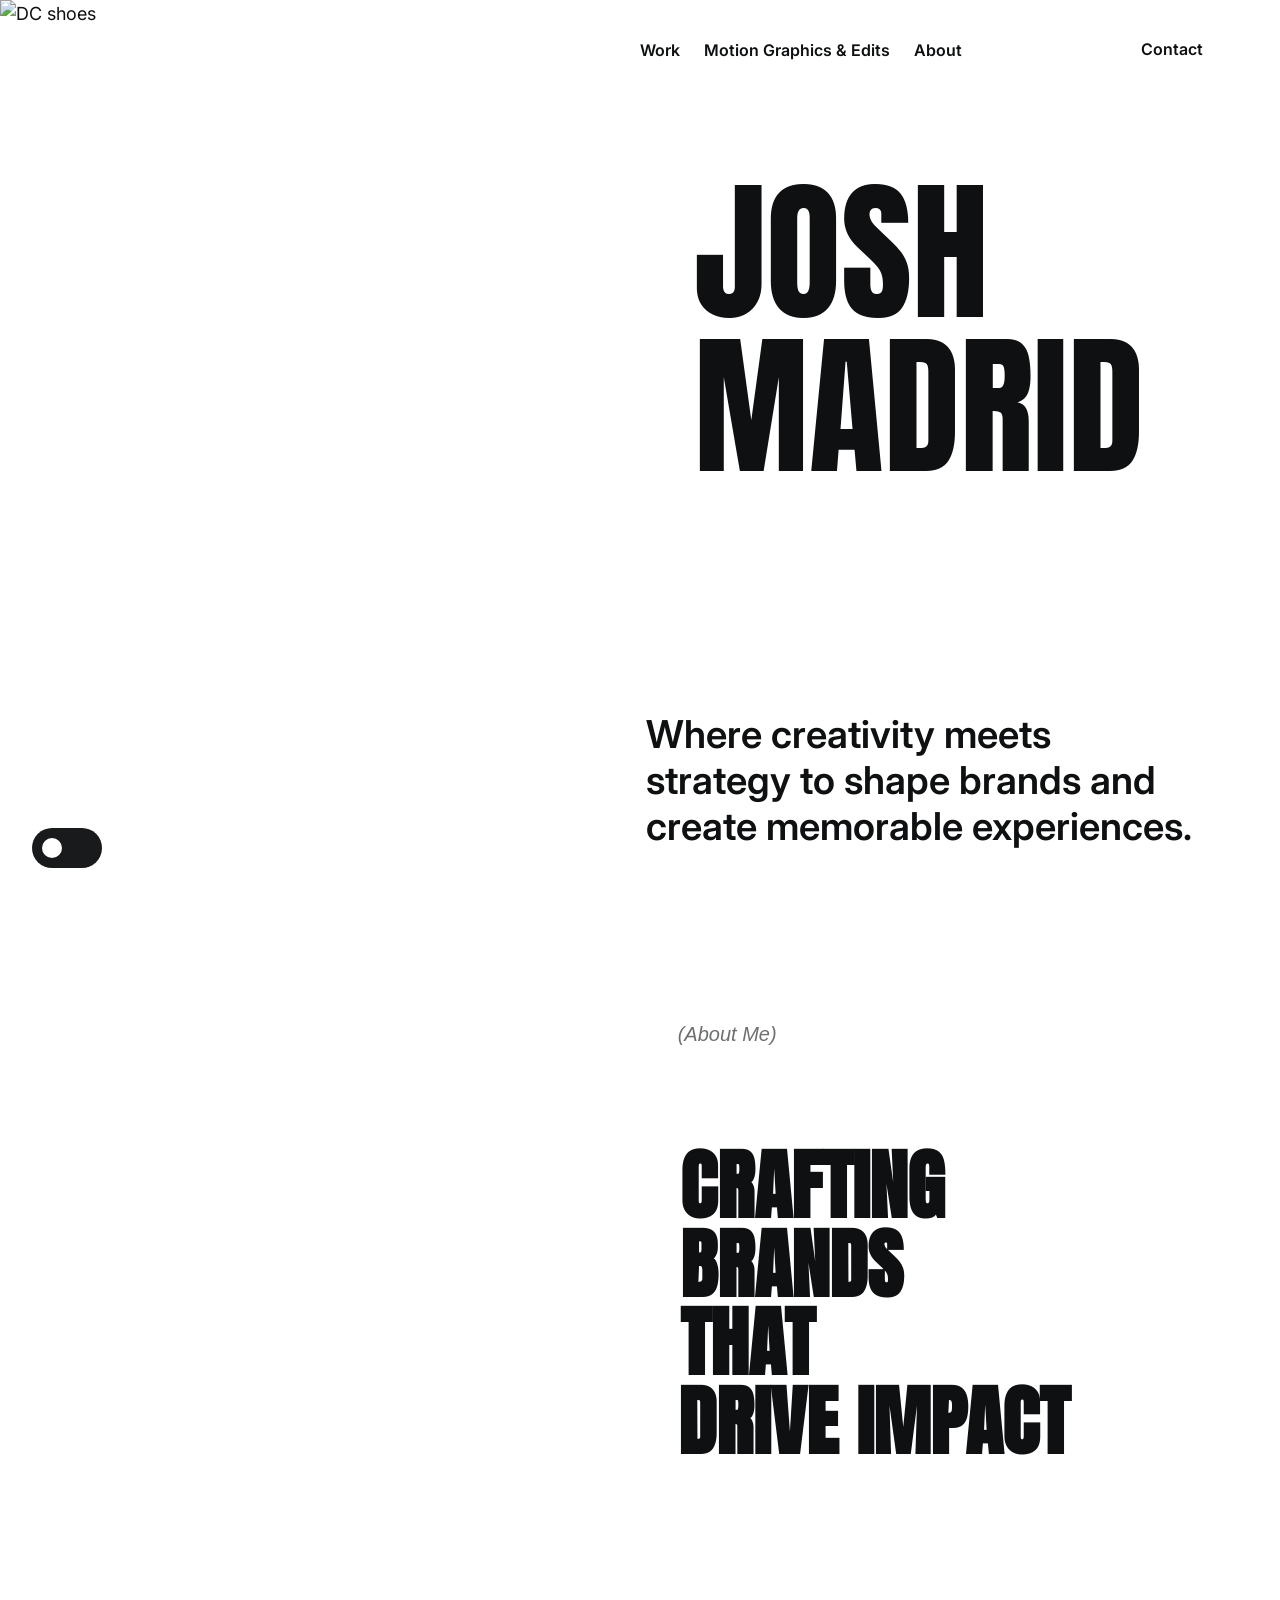
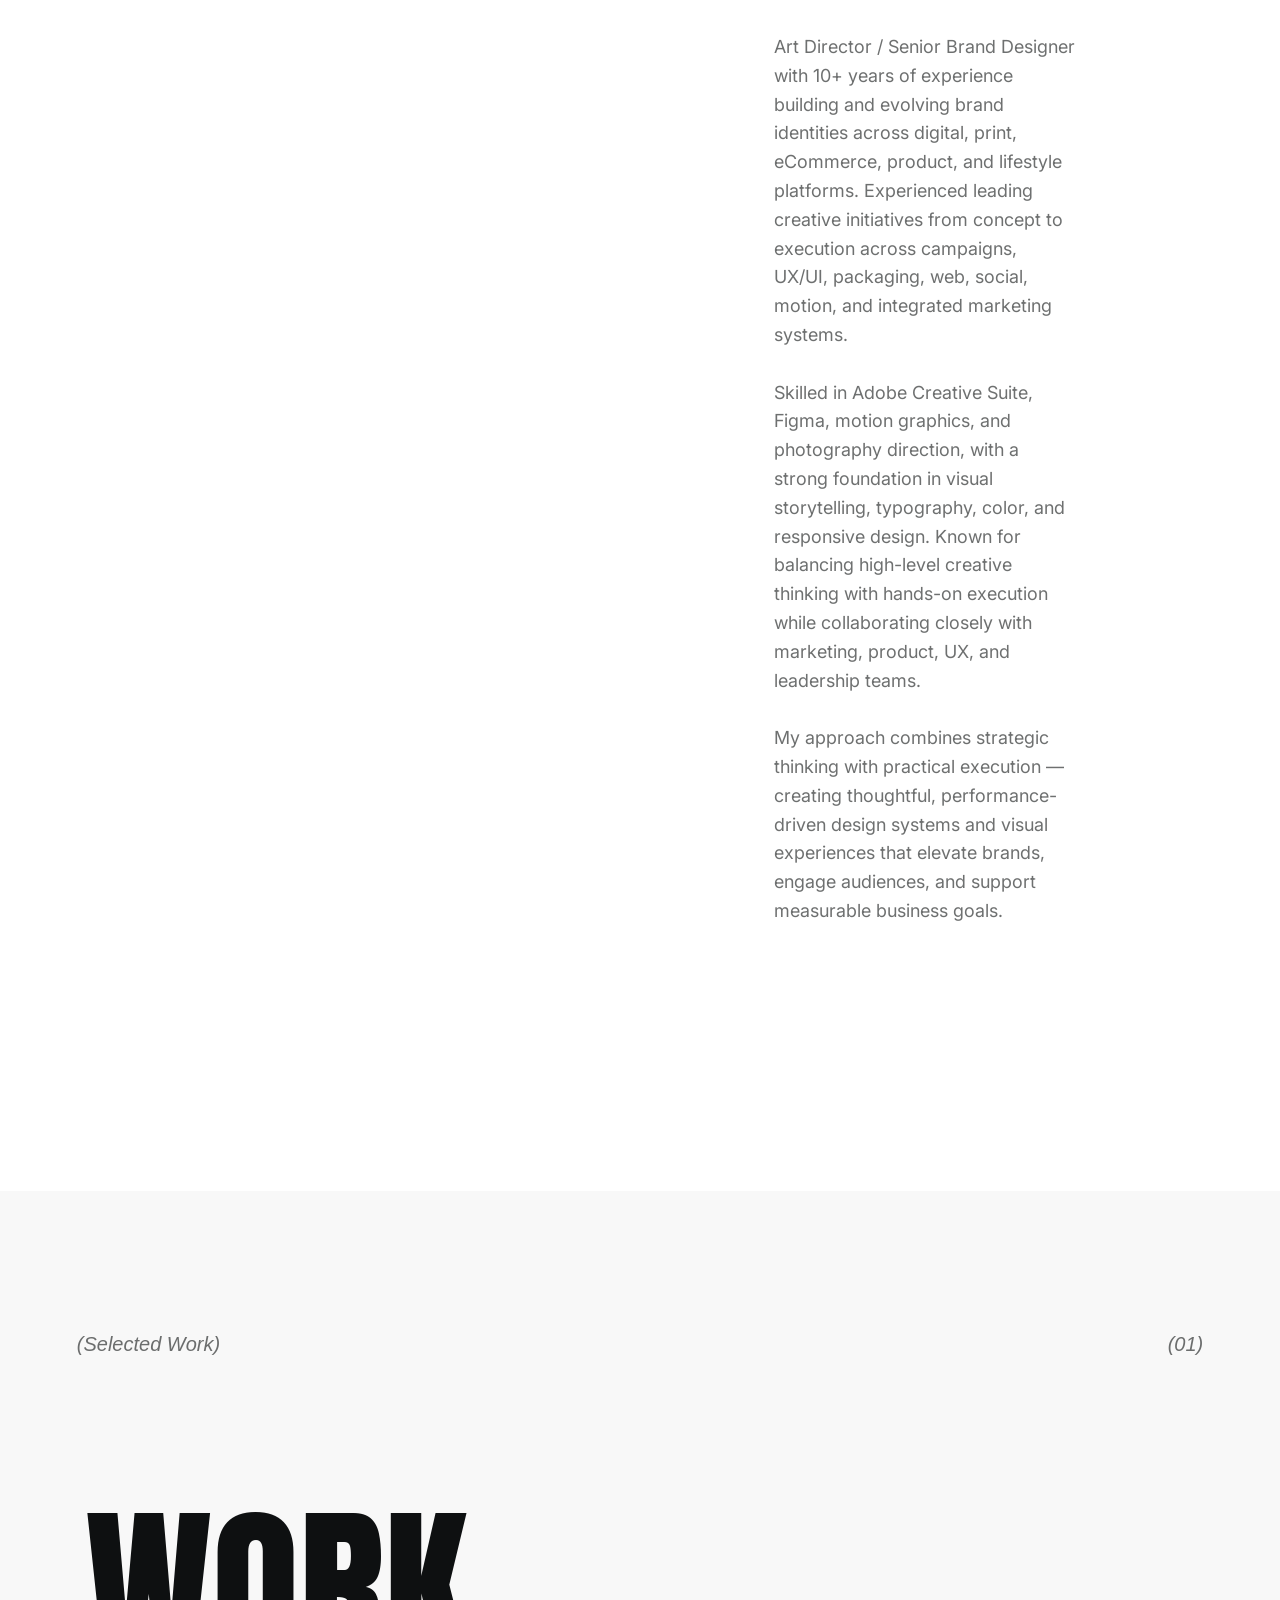
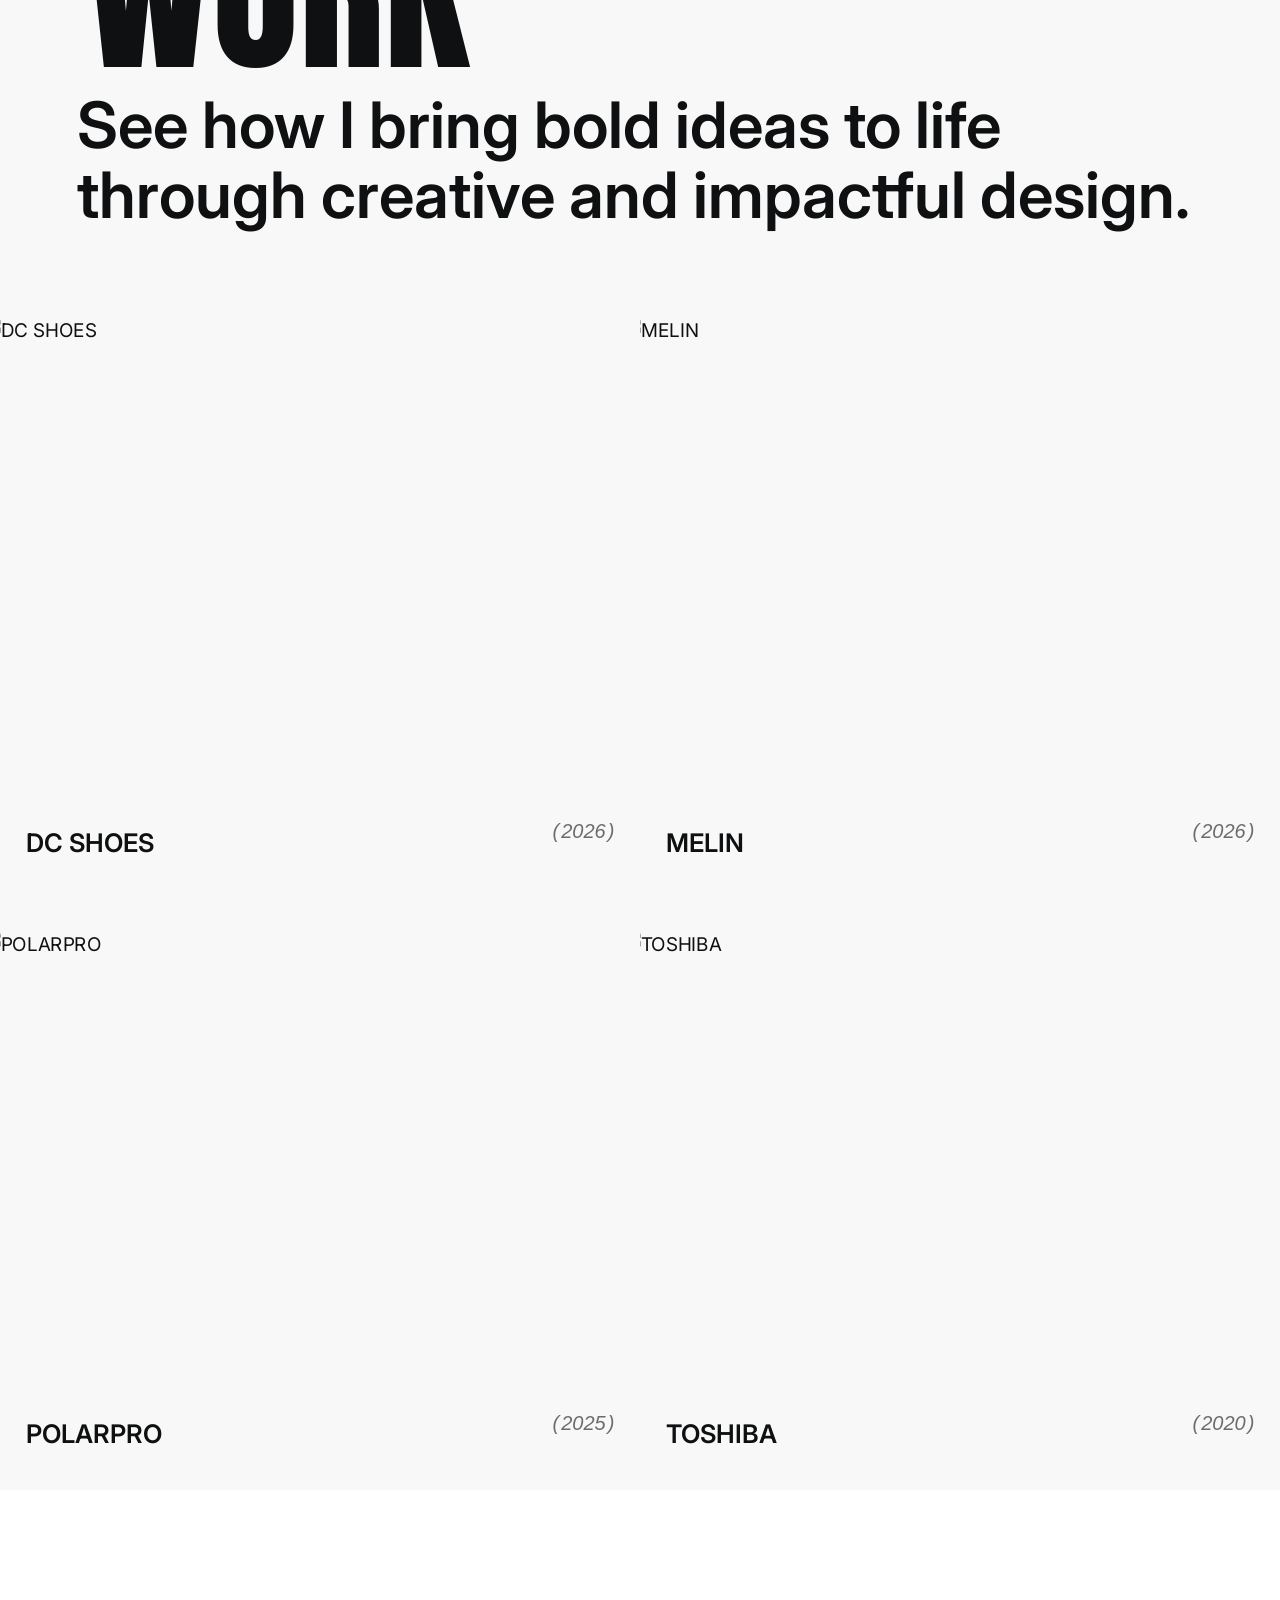
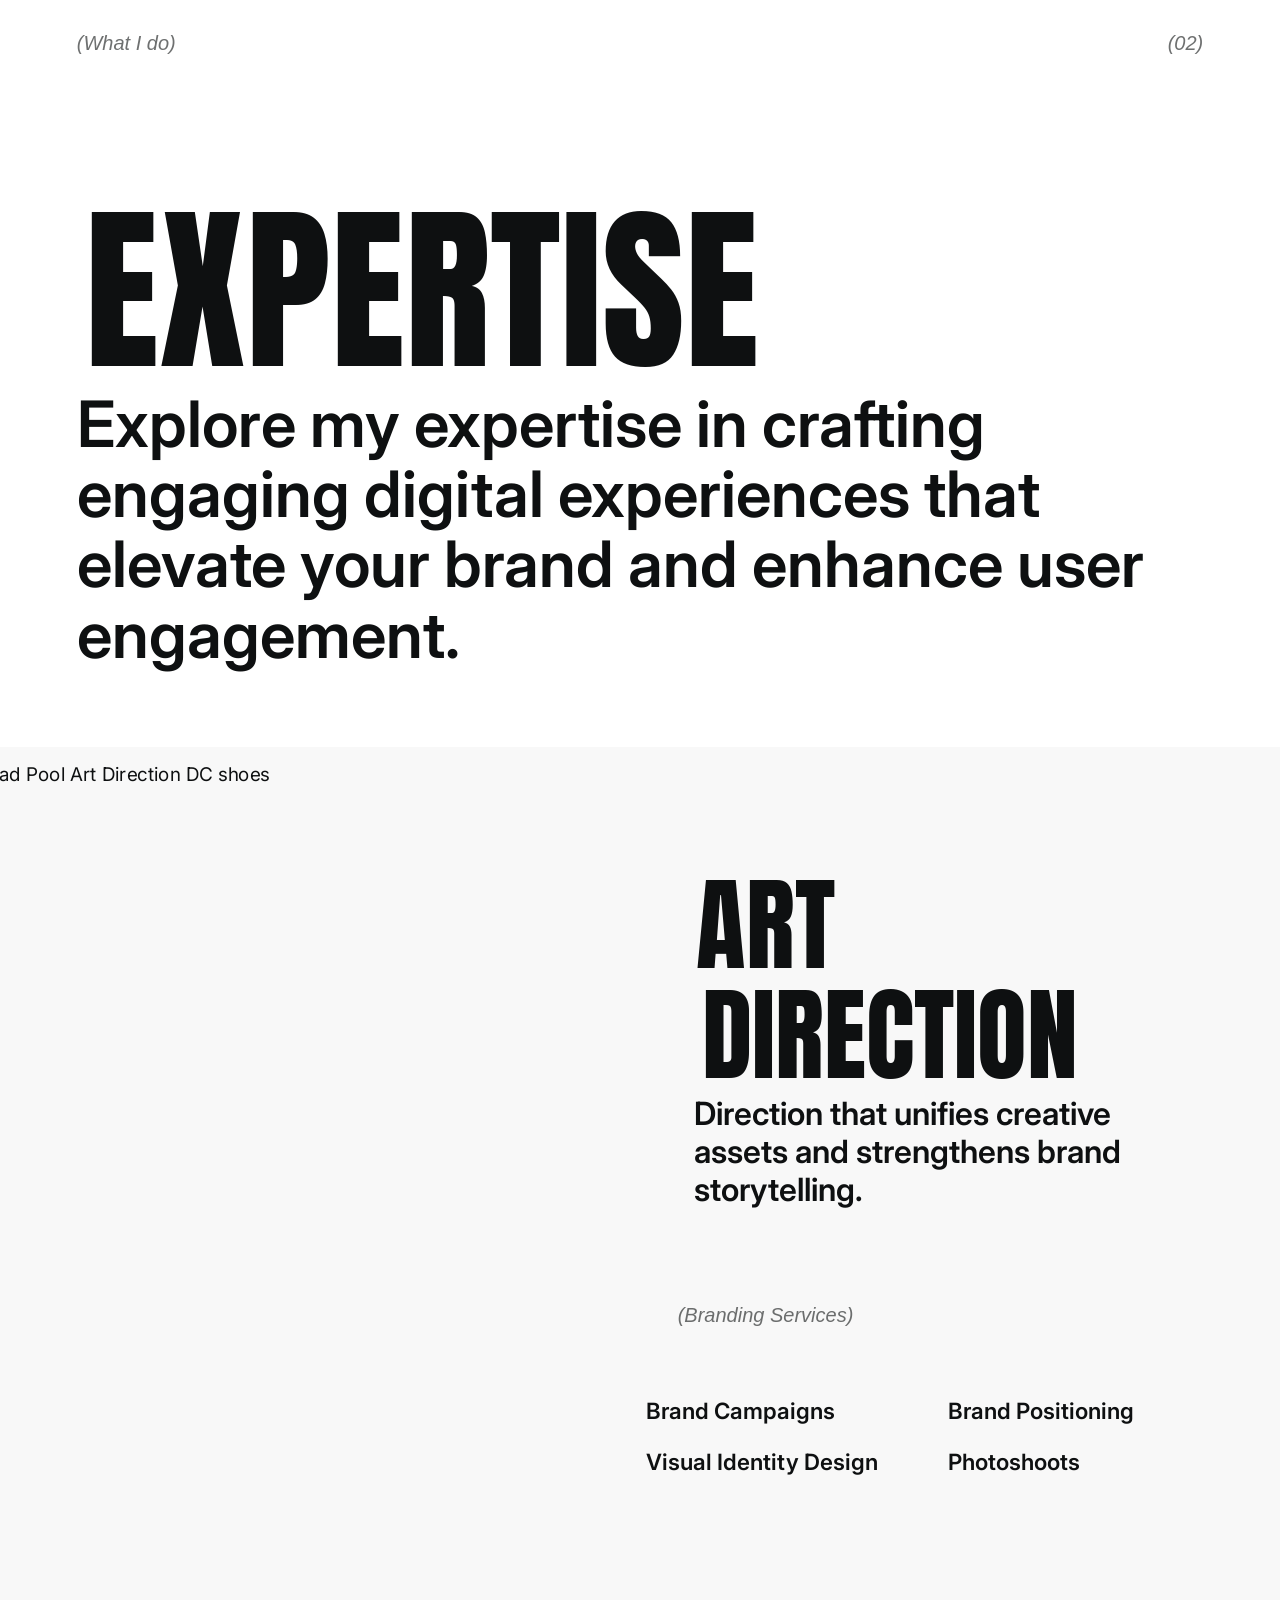
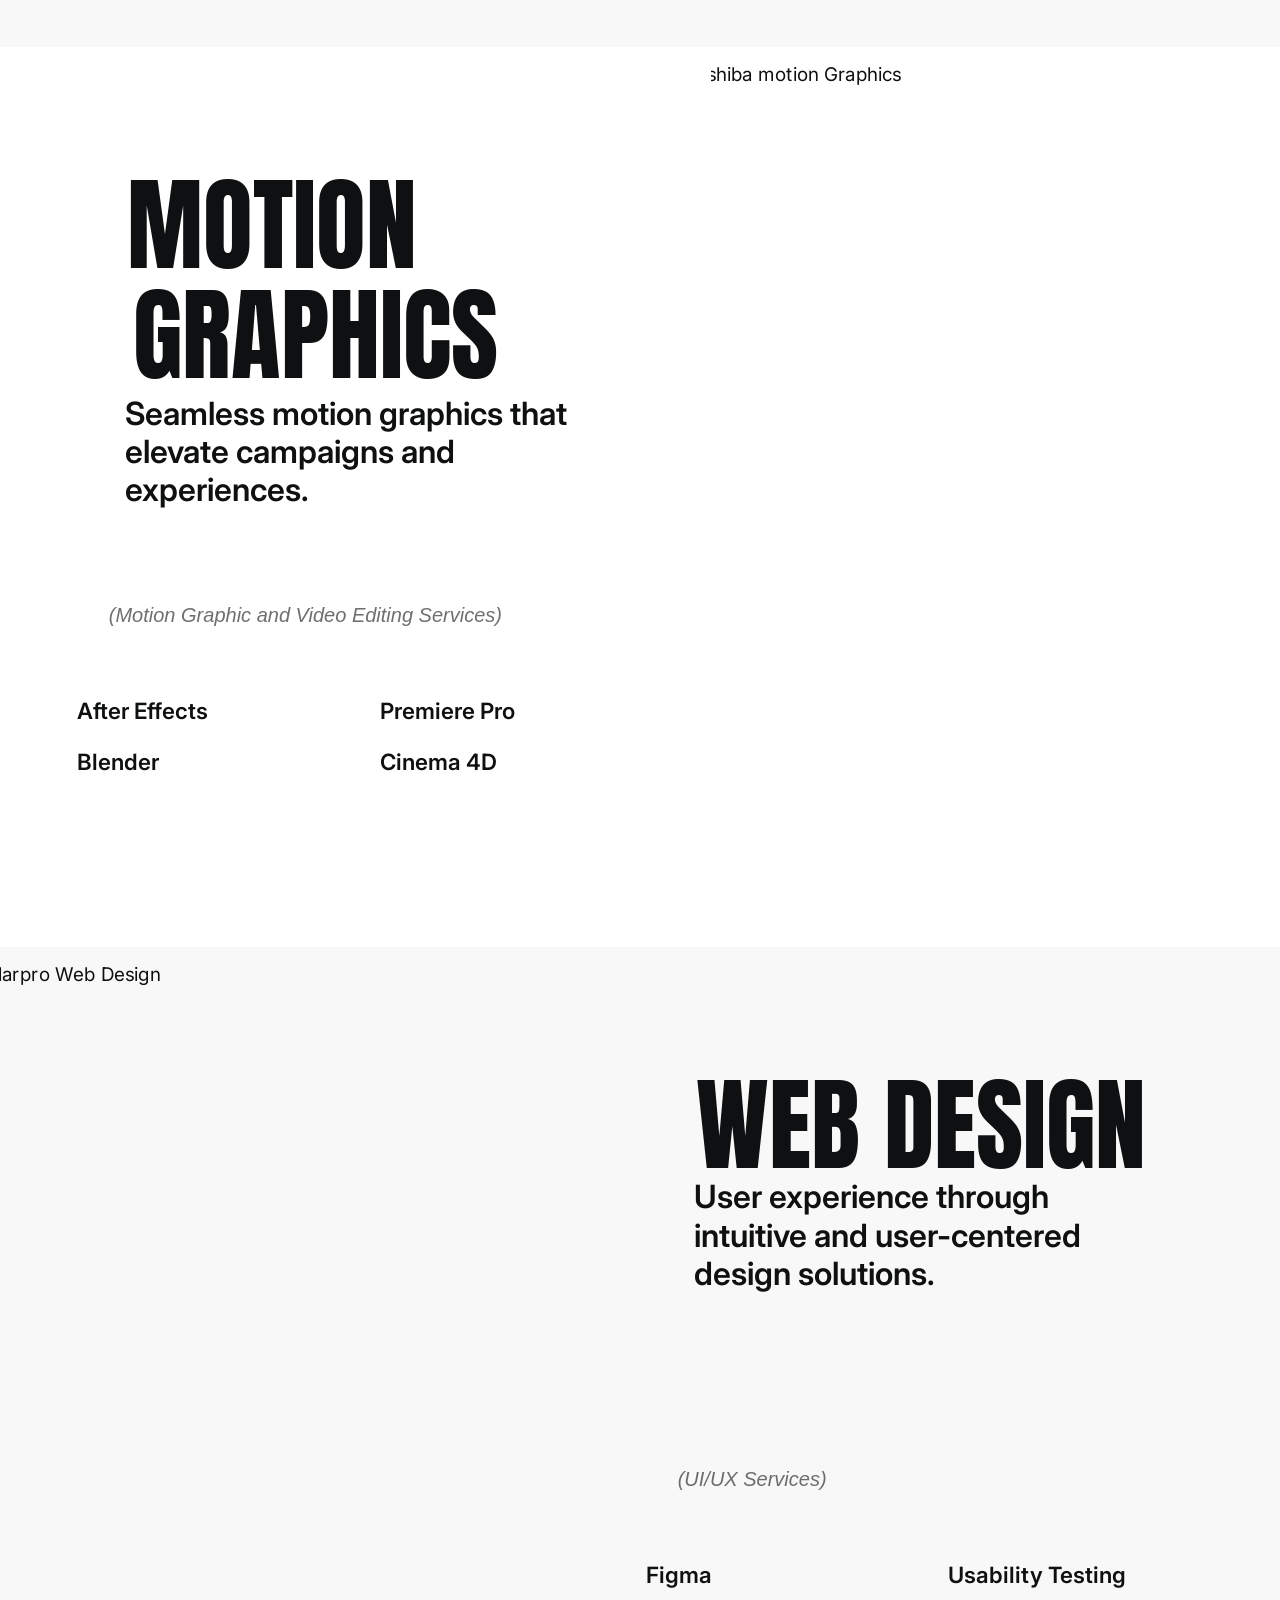
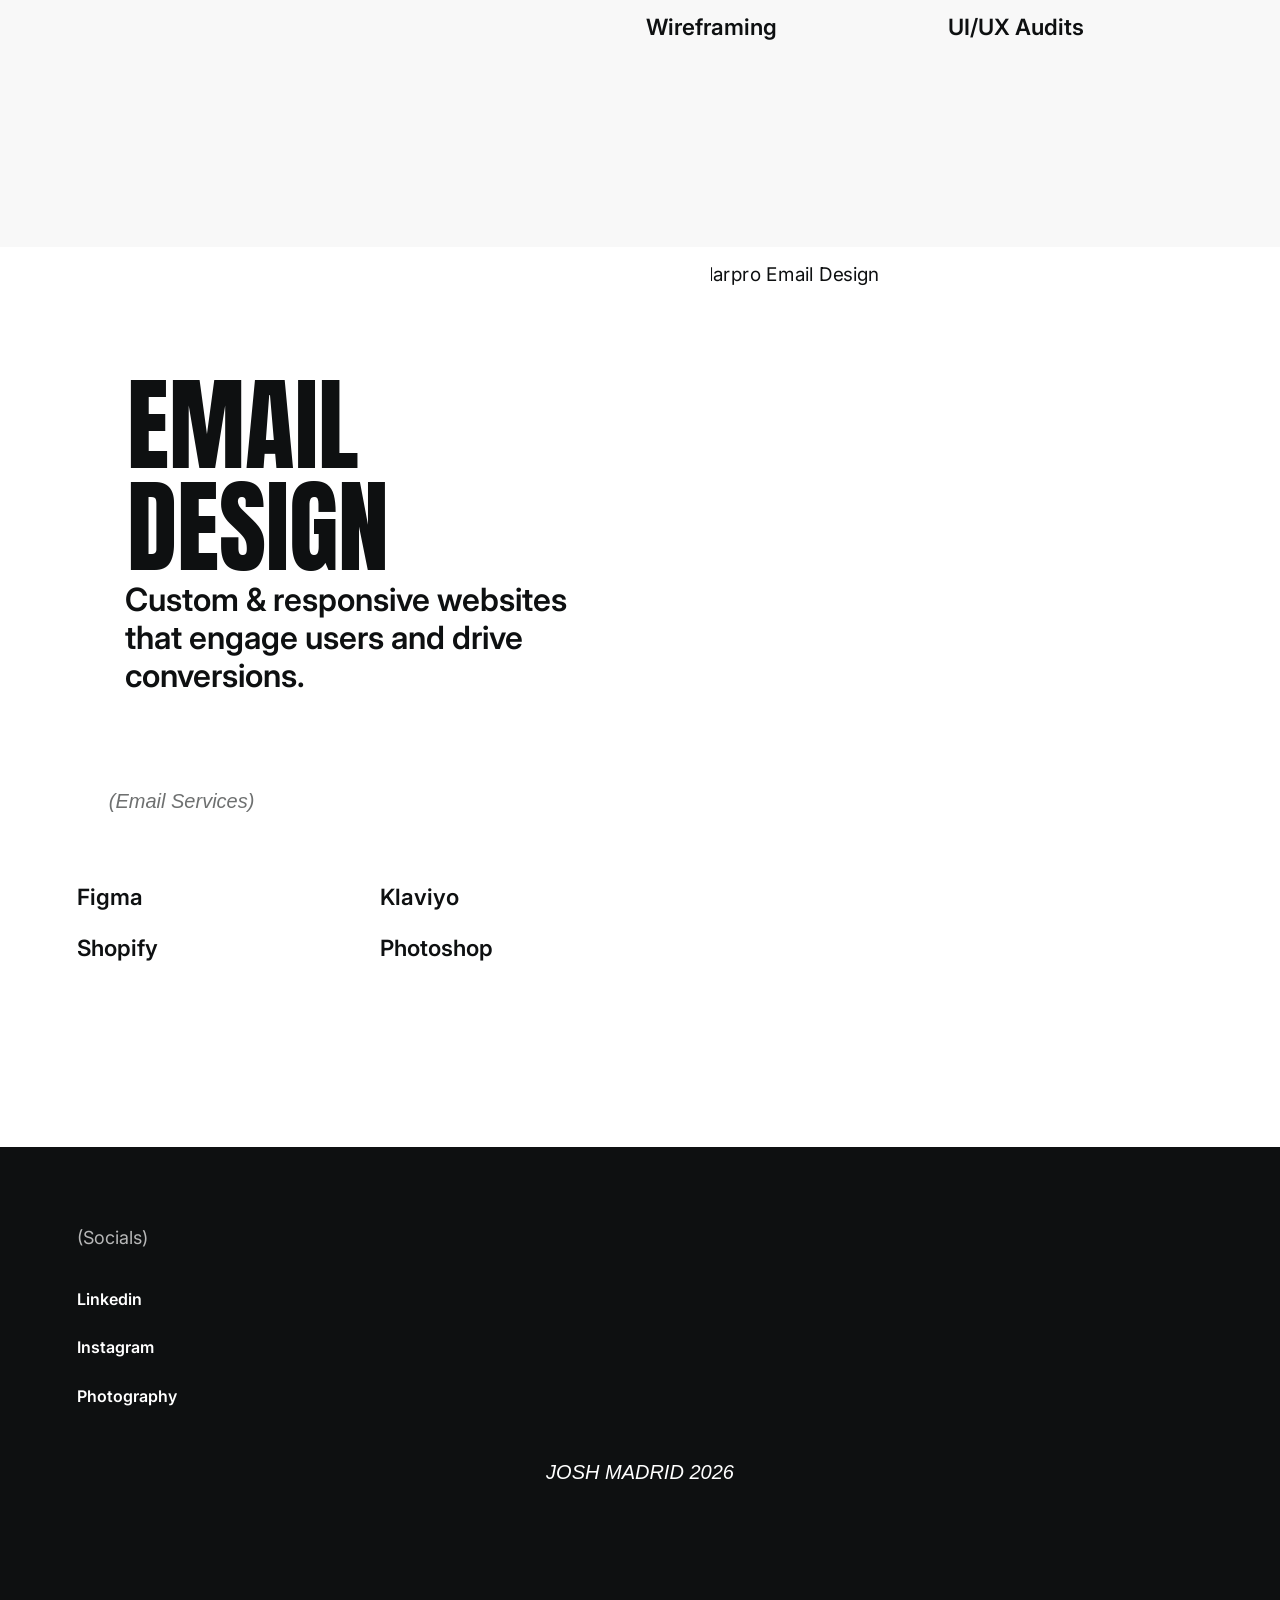
==== index.html @ 0eda37d1 "Initial portfolio upload" ====
<!DOCTYPE html>
<html lang="en" class="w-mod-js">
<head>
  <meta charset="utf-8">
  <meta name="viewport" content="width=device-width, initial-scale=1">
  <title>Josh Madrid | Portfolio</title>
  <meta property="og:title" content="Josh Madrid | Portfolio">
  <meta property="og:image" content="https://cdn.prod.website-files.com/68599ae5116bfda9c17727ac/68a5fa1ff04570aba2e66982_1755707884675-b082315c-a0ed-46b2-ba15-9c924b24993b_1.jpg">
  <link rel="shortcut icon" type="image/x-icon" href="https://cdn.prod.website-files.com/68599ae5116bfda9c17727ac/68a5e59200208ec4654ef8ec_32x32.png">
  <link rel="apple-touch-icon" href="https://cdn.prod.website-files.com/68599ae5116bfda9c17727ac/68a5e597752c649d77e406c2_256x256.png">
  <link rel="preconnect" href="https://fonts.googleapis.com">
  <link rel="preconnect" href="https://fonts.gstatic.com" crossorigin>
  <link href="https://fonts.googleapis.com/css2?family=Anton+SC:wght@400&family=Inconsolata:wght@400;700&family=Inter:wght@300;400;500;600;700&display=swap" rel="stylesheet">
  <link rel="stylesheet" href="css/webflow.css">
  <style>
    * { -webkit-font-smoothing: antialiased; -moz-osx-font-smoothing: grayscale; }
  </style>
</head>
<body class="body">

<div class="page-wrapper">

  <!-- ===== LARGE SCREEN HEADER ===== -->
  <div class="show-tablet">
    <header class="header">
      <header class="navbar">
        <div class="navbar-left">
          <a href="index.html" class="navbar-logo w-inline-block">
            <div class="light-mode">
              <img src="https://cdn.prod.website-files.com/68599ae5116bfda9c17727ac/6859c3fbfdb1374e108ee250_Frame%202.svg" loading="eager" alt="" height="Auto" class="navbar-logo-image">
            </div>
            <div class="dark-mode">
              <img src="https://cdn.prod.website-files.com/68599ae5116bfda9c17727ac/6859c37a82b3db989e45ff12_Frame%201.svg" loading="eager" alt="" height="Auto" class="navbar-logo-image">
            </div>
          </a>
        </div>
        <nav class="navbar-menu">
          <a href="work/index.html" class="navbar-menu-item w-inline-block">
            <div class="navbar-menu-item-text">Work</div>
            <div class="navbar-item-line"></div>
          </a>
          <a href="motion-graphics/index.html" class="navbar-menu-item w-inline-block">
            <div class="navbar-menu-item-text">Motion Graphics &amp; Edits</div>
            <div class="navbar-item-line"></div>
          </a>
          <a href="about/index.html" class="navbar-menu-item w-inline-block">
            <div class="navbar-menu-item-text">About</div>
            <div class="navbar-item-line"></div>
          </a>
        </nav>
        <div class="navbar-right">
          <a href="contact/index.html" class="button-text w-inline-block">
            <div class="button-text-inner">
              <div class="button-text-text">Contact</div>
              <div class="button-text-line"></div>
            </div>
          </a>
          <a href="#" class="mobile-menu-toggle w-inline-block">
            <div class="mobile-menu-toggle-inner">
              <div class="menu-toggle-line top"></div>
              <div class="menu-toggle-line bottom"></div>
            </div>
          </a>
        </div>
      </header>
    </header>
  </div>

  <!-- ===== SMALL HEADER (absolute, for pages with hero images) ===== -->
  <header class="header-small">
    <header class="navbar-small">
      <div class="navbar-small-left">
        <a href="index.html" class="navbar-logo w-inline-block">
          <img loading="eager" height="Auto" alt="" src="https://cdn.prod.website-files.com/68599ae5116bfda9c17727ac/6859c37a82b3db989e45ff12_Frame%201.svg" class="navbar-logo-image">
        </a>
      </div>
      <div class="navbar-small-right">
        <nav class="navbar-small-menu">
          <a href="work/index.html" class="navbar-menu-item w-inline-block">
            <div class="navbar-menu-item-text">Work</div>
            <div class="navbar-item-line"></div>
          </a>
          <a href="motion-graphics/index.html" class="navbar-menu-item w-inline-block">
            <div class="navbar-menu-item-text">Motion Graphics &amp; Edits</div>
            <div class="navbar-item-line"></div>
          </a>
          <a href="about/index.html" class="navbar-menu-item w-inline-block">
            <div class="navbar-menu-item-text">About</div>
            <div class="navbar-item-line"></div>
          </a>
        </nav>
        <a href="contact/index.html" class="button-text w-inline-block">
          <div class="button-text-inner">
            <div class="button-text-text">Contact</div>
            <div class="button-text-line"></div>
          </div>
        </a>
      </div>
    </header>
  </header>

  <!-- ===== MOBILE MENU ===== -->
  <div class="mobile-menu" id="mobile-menu">
    <div class="mobile-menu-wrapper">
      <nav class="mobile-menu-nav">
        <a href="work/index.html" class="mobile-menu-nav-item w-inline-block">
          <div class="menu-nav-item-text">Work</div>
        </a>
        <a href="motion-graphics/index.html" class="mobile-menu-nav-item w-inline-block">
          <div class="menu-nav-item-text">Motion Graphics</div>
        </a>
        <a href="about/index.html" class="mobile-menu-nav-item w-inline-block">
          <div class="menu-nav-item-text">About</div>
        </a>
        <a href="contact/index.html" class="mobile-menu-nav-item w-inline-block">
          <div class="menu-nav-item-text">Contact</div>
        </a>
      </nav>
    </div>
    <button id="mobile-close" style="position:absolute;top:28px;right:28px;background:none;border:none;cursor:pointer;width:30px;height:30px;display:flex;align-items:center;justify-content:center;">
      <svg xmlns="http://www.w3.org/2000/svg" width="24" height="24" viewBox="0 0 24 24" fill="none" stroke="currentColor" stroke-width="2"><line x1="18" y1="6" x2="6" y2="18"></line><line x1="6" y1="6" x2="18" y2="18"></line></svg>
    </button>
  </div>

  <!-- ===== MAIN ===== -->
  <main class="main-wrapper">

    <!-- HOME HERO -->
    <section class="section-home-hero">
      <div class="home-hero-grid">
        <img class="home-hero-image" src="https://cdn.prod.website-files.com/68599ae5116bfda9c17727ac/6859b9b0230e9d38a4401715_1.jpg"
          width="Auto" height="Auto" alt="DC shoes"
          srcset="https://cdn.prod.website-files.com/68599ae5116bfda9c17727ac/6859b9b0230e9d38a4401715_1-p-500.jpg 500w, https://cdn.prod.website-files.com/68599ae5116bfda9c17727ac/6859b9b0230e9d38a4401715_1-p-800.jpg 800w, https://cdn.prod.website-files.com/68599ae5116bfda9c17727ac/6859b9b0230e9d38a4401715_1.jpg 1280w"
          sizes="100vw" loading="lazy">

        <div class="home-hero-right">
          <div class="home-hero-right-top">
            <div class="margin-bottom margin-large">
              <div class="overflow-hidden">
                <h1 class="heading-style-large">josh</h1>
              </div>
              <div class="overflow-hidden">
                <h1 class="heading-style-large">madrid</h1>
              </div>
            </div>
            <div>
              <div class="max-width-large">
                <p class="heading-alt-h2">Where creativity meets strategy to shape brands and create memorable experiences.</p>
              </div>
            </div>
          </div>

          <div class="home-hero-right-bottom">
            <div class="margin-bottom margin-medium">
              <div class="text-meta text-color-muted">(About Me)</div>
            </div>
            <div class="margin-bottom margin-medium">
              <div class="margin-bottom margin-tiny">
                <div class="overflow-hidden">
                  <h2 class="heading-style-h2"><strong>Crafting</strong></h2>
                </div>
              </div>
              <div class="margin-bottom margin-tiny">
                <div class="overflow-hidden">
                  <h2 class="heading-style-h2"><strong>Brands</strong></h2>
                </div>
              </div>
              <div class="margin-bottom margin-tiny">
                <div class="overflow-hidden">
                  <h2 class="heading-style-h2"><strong>that</strong></h2>
                </div>
              </div>
              <div class="overflow-hidden">
                <h2 class="heading-style-h2"><strong>drive impact</strong></h2>
              </div>
            </div>
            <div class="margin-bottom margin-xhuge">
              <div class="max-width-large">
                <p class="text-color-muted">Art Director / Senior Brand Designer with 10+ years of experience building and evolving brand identities across digital, print, eCommerce, product, and lifestyle platforms. Experienced leading creative initiatives from concept to execution across campaigns, UX/UI, packaging, web, social, motion, and integrated marketing systems.<br><br>
                Skilled in Adobe Creative Suite, Figma, motion graphics, and photography direction, with a strong foundation in visual storytelling, typography, color, and responsive design. Known for balancing high-level creative thinking with hands-on execution while collaborating closely with marketing, product, UX, and leadership teams.<br><br>
                My approach combines strategic thinking with practical execution — creating thoughtful, performance-driven design systems and visual experiences that elevate brands, engage audiences, and support measurable business goals.</p>
              </div>
            </div>
          </div>
        </div>
      </div>
    </section>

    <!-- HOME PROJECTS -->
    <section class="section-home-projects">
      <div class="section-top muted">
        <div class="section-top-heading">
          <div class="text-meta text-color-muted">(Selected Work)</div>
          <div class="text-meta text-color-muted">(01)</div>
        </div>
        <div>
          <div class="margin-bottom margin-xsmall">
            <div class="overflow-hidden">
              <h2 class="heading-style-xxlarge">WORK</h2>
            </div>
          </div>
          <div class="max-width-huge">
            <p class="heading-alt-small">See how I bring bold ideas to life through creative and impactful design.</p>
          </div>
        </div>
      </div>

      <div class="home-projects-grid">

        <!-- DC SHOES -->
        <div class="project-preview">
          <a href="work/dc-shoes.html" class="project-preview-image-wrapper w-inline-block">
            <div class="view-button-wrapper">
              <div class="view-button">
                <div class="view-button-icon w-embed">
                  <svg xmlns="http://www.w3.org/2000/svg" fill="currentColor" viewBox="0 0 256 256"><path d="M198,64V168a6,6,0,0,1-12,0V78.48L68.24,196.24a6,6,0,0,1-8.48-8.48L177.52,70H88a6,6,0,0,1,0-12H192A6,6,0,0,1,198,64Z"></path></svg>
                </div>
              </div>
            </div>
            <img src="https://cdn.prod.website-files.com/68599ae5116bfda9c177282c/6a020dc9499758a6dfe35921_DC.jpg" loading="lazy" alt="DC SHOES"
              srcset="https://cdn.prod.website-files.com/68599ae5116bfda9c177282c/6a020dc9499758a6dfe35921_DC-p-500.jpg 500w, https://cdn.prod.website-files.com/68599ae5116bfda9c177282c/6a020dc9499758a6dfe35921_DC-p-800.jpg 800w, https://cdn.prod.website-files.com/68599ae5116bfda9c177282c/6a020dc9499758a6dfe35921_DC-p-1080.jpg 1080w, https://cdn.prod.website-files.com/68599ae5116bfda9c177282c/6a020dc9499758a6dfe35921_DC.jpg 1800w"
              sizes="100vw" class="image-cover-parallax">
          </a>
          <a href="work/dc-shoes.html" class="project-preview-content w-inline-block">
            <h2 class="heading-alt-h4">DC SHOES</h2>
            <div class="text-gap">
              <div class="text-meta text-color-muted">(</div>
              <div class="text-meta text-color-muted">2026</div>
              <div class="text-meta text-color-muted">)</div>
            </div>
          </a>
        </div>

        <!-- MELIN -->
        <div class="project-preview">
          <a href="work/melin.html" class="project-preview-image-wrapper w-inline-block">
            <div class="view-button-wrapper">
              <div class="view-button">
                <div class="view-button-icon w-embed">
                  <svg xmlns="http://www.w3.org/2000/svg" fill="currentColor" viewBox="0 0 256 256"><path d="M198,64V168a6,6,0,0,1-12,0V78.48L68.24,196.24a6,6,0,0,1-8.48-8.48L177.52,70H88a6,6,0,0,1,0-12H192A6,6,0,0,1,198,64Z"></path></svg>
                </div>
              </div>
            </div>
            <img src="https://cdn.prod.website-files.com/68599ae5116bfda9c177282c/6a020db2ac28537832b33fba_MELIN.jpg" loading="lazy" alt="MELIN"
              srcset="https://cdn.prod.website-files.com/68599ae5116bfda9c177282c/6a020db2ac28537832b33fba_MELIN-p-500.jpg 500w, https://cdn.prod.website-files.com/68599ae5116bfda9c177282c/6a020db2ac28537832b33fba_MELIN-p-800.jpg 800w, https://cdn.prod.website-files.com/68599ae5116bfda9c177282c/6a020db2ac28537832b33fba_MELIN-p-1080.jpg 1080w, https://cdn.prod.website-files.com/68599ae5116bfda9c177282c/6a020db2ac28537832b33fba_MELIN.jpg 1800w"
              sizes="100vw" class="image-cover-parallax">
          </a>
          <a href="work/melin.html" class="project-preview-content w-inline-block">
            <h2 class="heading-alt-h4">MELIN</h2>
            <div class="text-gap">
              <div class="text-meta text-color-muted">(</div>
              <div class="text-meta text-color-muted">2026</div>
              <div class="text-meta text-color-muted">)</div>
            </div>
          </a>
        </div>

        <!-- POLARPRO -->
        <div class="project-preview">
          <a href="work/polarpro.html" class="project-preview-image-wrapper w-inline-block">
            <div class="view-button-wrapper">
              <div class="view-button">
                <div class="view-button-icon w-embed">
                  <svg xmlns="http://www.w3.org/2000/svg" fill="currentColor" viewBox="0 0 256 256"><path d="M198,64V168a6,6,0,0,1-12,0V78.48L68.24,196.24a6,6,0,0,1-8.48-8.48L177.52,70H88a6,6,0,0,1,0-12H192A6,6,0,0,1,198,64Z"></path></svg>
                </div>
              </div>
            </div>
            <img src="https://cdn.prod.website-files.com/68599ae5116bfda9c177282c/6a020dbf2b169498c1ba8e8c_POLARPRO.jpg" loading="lazy" alt="POLARPRO"
              srcset="https://cdn.prod.website-files.com/68599ae5116bfda9c177282c/6a020dbf2b169498c1ba8e8c_POLARPRO-p-500.jpg 500w, https://cdn.prod.website-files.com/68599ae5116bfda9c177282c/6a020dbf2b169498c1ba8e8c_POLARPRO-p-800.jpg 800w, https://cdn.prod.website-files.com/68599ae5116bfda9c177282c/6a020dbf2b169498c1ba8e8c_POLARPRO-p-1080.jpg 1080w, https://cdn.prod.website-files.com/68599ae5116bfda9c177282c/6a020dbf2b169498c1ba8e8c_POLARPRO.jpg 1800w"
              sizes="100vw" class="image-cover-parallax">
          </a>
          <a href="work/polarpro.html" class="project-preview-content w-inline-block">
            <h2 class="heading-alt-h4">POLARPRO</h2>
            <div class="text-gap">
              <div class="text-meta text-color-muted">(</div>
              <div class="text-meta text-color-muted">2025</div>
              <div class="text-meta text-color-muted">)</div>
            </div>
          </a>
        </div>

        <!-- TOSHIBA -->
        <div class="project-preview">
          <a href="work/toshiba.html" class="project-preview-image-wrapper w-inline-block">
            <div class="view-button-wrapper">
              <div class="view-button">
                <div class="view-button-icon w-embed">
                  <svg xmlns="http://www.w3.org/2000/svg" fill="currentColor" viewBox="0 0 256 256"><path d="M198,64V168a6,6,0,0,1-12,0V78.48L68.24,196.24a6,6,0,0,1-8.48-8.48L177.52,70H88a6,6,0,0,1,0-12H192A6,6,0,0,1,198,64Z"></path></svg>
                </div>
              </div>
            </div>
            <img src="https://cdn.prod.website-files.com/68599ae5116bfda9c177282c/6a020dd7b2cfb8a919c0503f_TOSHIBA.jpg" loading="lazy" alt="TOSHIBA"
              srcset="https://cdn.prod.website-files.com/68599ae5116bfda9c177282c/6a020dd7b2cfb8a919c0503f_TOSHIBA-p-500.jpg 500w, https://cdn.prod.website-files.com/68599ae5116bfda9c177282c/6a020dd7b2cfb8a919c0503f_TOSHIBA-p-800.jpg 800w, https://cdn.prod.website-files.com/68599ae5116bfda9c177282c/6a020dd7b2cfb8a919c0503f_TOSHIBA-p-1080.jpg 1080w, https://cdn.prod.website-files.com/68599ae5116bfda9c177282c/6a020dd7b2cfb8a919c0503f_TOSHIBA.jpg 1800w"
              sizes="100vw" class="image-cover-parallax">
          </a>
          <a href="work/toshiba.html" class="project-preview-content w-inline-block">
            <h2 class="heading-alt-h4">TOSHIBA</h2>
            <div class="text-gap">
              <div class="text-meta text-color-muted">(</div>
              <div class="text-meta text-color-muted">2020</div>
              <div class="text-meta text-color-muted">)</div>
            </div>
          </a>
        </div>

      </div>
    </section>

    <!-- HOME SERVICES / EXPERTISE -->
    <section class="section-home-services">
      <div class="section-top">
        <div class="section-top-heading">
          <div class="text-meta text-color-muted">(What I do)</div>
          <div class="text-meta text-color-muted">(02)</div>
        </div>
        <div>
          <div class="margin-bottom margin-xsmall">
            <div class="overflow-hidden">
              <h2 class="heading-style-xxlarge">Expertise</h2>
            </div>
          </div>
          <div class="max-width-huge">
            <p class="heading-alt-small">Explore my expertise in crafting engaging digital experiences that elevate your brand and enhance user engagement.</p>
          </div>
        </div>
      </div>

      <!-- ART DIRECTION -->
      <div class="home-services-item">
        <div class="home-services-item-image">
          <img src="https://cdn.prod.website-files.com/68599ae5116bfda9c17727ac/689e59fc53deee877dee38d9_2.jpg" loading="lazy" alt="Dead Pool Art Direction DC shoes" class="image-cover-parallax"
            srcset="https://cdn.prod.website-files.com/68599ae5116bfda9c17727ac/689e59fc53deee877dee38d9_2-p-500.jpg 500w, https://cdn.prod.website-files.com/68599ae5116bfda9c17727ac/689e59fc53deee877dee38d9_2-p-800.jpg 800w, https://cdn.prod.website-files.com/68599ae5116bfda9c17727ac/689e59fc53deee877dee38d9_2-p-1080.jpg 1080w, https://cdn.prod.website-files.com/68599ae5116bfda9c17727ac/689e59fc53deee877dee38d9_2.jpg 1600w"
            sizes="(max-width: 1600px) 100vw, 1600px">
        </div>
        <div class="home-services-item-content">
          <div class="margin-bottom margin-large">
            <div class="margin-bottom margin-tiny">
              <div class="overflow-hidden">
                <h3 class="heading-style-small">Art </h3>
              </div>
            </div>
            <div class="margin-bottom margin-xsmall">
              <div class="overflow-hidden">
                <h3 class="heading-style-small">Direction</h3>
              </div>
            </div>
            <div class="max-width-large">
              <p class="heading-alt-h3">Direction that unifies creative assets and strengthens brand storytelling.</p>
            </div>
          </div>
          <div>
            <div class="margin-bottom margin-medium">
              <div class="text-meta text-color-muted">(Branding Services)</div>
            </div>
            <div class="home-services-list">
              <p class="heading-alt-h5">Brand Campaigns</p>
              <p class="heading-alt-h5">Brand Positioning</p>
              <p class="heading-alt-h5">Visual Identity Design</p>
              <p class="heading-alt-h5">Photoshoots</p>
            </div>
          </div>
        </div>
      </div>

      <!-- MOTION GRAPHICS -->
      <div class="home-services-item odd">
        <div class="home-services-item-content">
          <div class="margin-bottom margin-large">
            <div class="margin-bottom margin-tiny">
              <div class="overflow-hidden">
                <h3 class="heading-style-small">motion</h3>
              </div>
            </div>
            <div class="margin-bottom margin-xsmall">
              <div class="overflow-hidden">
                <h3 class="heading-style-small">graphics</h3>
              </div>
            </div>
            <div class="max-width-large">
              <p class="heading-alt-h3">Seamless motion graphics that elevate campaigns and experiences.</p>
            </div>
          </div>
          <div>
            <div class="margin-bottom margin-medium">
              <div class="text-meta text-color-muted">(Motion Graphic and Video Editing Services)</div>
            </div>
            <div class="home-services-list">
              <p class="heading-alt-h5">After Effects</p>
              <p class="heading-alt-h5">Premiere Pro</p>
              <p class="heading-alt-h5">Blender</p>
              <p class="heading-alt-h5">Cinema 4D</p>
            </div>
          </div>
        </div>
        <div class="home-services-item-image">
          <img src="https://cdn.prod.website-files.com/68599ae5116bfda9c17727ac/68a494c53fc57fb50b584a79_Oracle_Arena.webp" loading="lazy" alt="Toshiba motion Graphics" class="image-cover-parallax"
            srcset="https://cdn.prod.website-files.com/68599ae5116bfda9c17727ac/68a494c53fc57fb50b584a79_Oracle_Arena-p-500.webp 500w, https://cdn.prod.website-files.com/68599ae5116bfda9c17727ac/68a494c53fc57fb50b584a79_Oracle_Arena-p-800.webp 800w, https://cdn.prod.website-files.com/68599ae5116bfda9c17727ac/68a494c53fc57fb50b584a79_Oracle_Arena-p-1080.webp 1080w, https://cdn.prod.website-files.com/68599ae5116bfda9c17727ac/68a494c53fc57fb50b584a79_Oracle_Arena.webp 2500w"
            sizes="(max-width: 2500px) 100vw, 2500px">
        </div>
      </div>

      <!-- WEB DESIGN -->
      <div class="home-services-item">
        <div class="home-services-item-image">
          <img src="https://cdn.prod.website-files.com/68599ae5116bfda9c17727ac/689a7d1fde73f35fba41bac7_68599ae5116bfda9c17729c0_service-02%201.png" loading="lazy" alt="Polarpro Web Design" class="image-cover-parallax"
            srcset="https://cdn.prod.website-files.com/68599ae5116bfda9c17727ac/689a7d1fde73f35fba41bac7_68599ae5116bfda9c17729c0_service-02%201-p-500.png 500w, https://cdn.prod.website-files.com/68599ae5116bfda9c17727ac/689a7d1fde73f35fba41bac7_68599ae5116bfda9c17729c0_service-02%201-p-800.png 800w, https://cdn.prod.website-files.com/68599ae5116bfda9c17727ac/689a7d1fde73f35fba41bac7_68599ae5116bfda9c17729c0_service-02%201.png 1600w"
            sizes="(max-width: 1600px) 100vw, 1600px">
        </div>
        <div class="home-services-item-content">
          <div class="margin-bottom margin-large">
            <div class="margin-bottom margin-tiny">
              <div class="overflow-hidden">
                <h3 class="heading-style-small">Web Design</h3>
              </div>
            </div>
            <div class="max-width-large">
              <p class="heading-alt-h3">User experience through intuitive and user-centered design solutions.</p>
            </div>
          </div>
          <div>
            <div class="margin-bottom margin-medium">
              <div class="text-meta text-color-muted">(UI/UX Services)</div>
            </div>
            <div class="home-services-list">
              <p class="heading-alt-h5">Figma</p>
              <p class="heading-alt-h5">Usability Testing</p>
              <p class="heading-alt-h5">Wireframing</p>
              <p class="heading-alt-h5">UI/UX Audits</p>
            </div>
          </div>
        </div>
      </div>

      <!-- EMAIL DESIGN -->
      <div class="home-services-item odd">
        <div class="home-services-item-content">
          <div class="margin-bottom margin-large">
            <div class="margin-bottom margin-tiny">
              <div class="overflow-hidden">
                <h3 class="heading-style-small">Email design</h3>
              </div>
            </div>
            <div class="max-width-large">
              <p class="heading-alt-h3">Custom &amp; responsive websites that engage users and drive conversions.</p>
            </div>
          </div>
          <div>
            <div class="margin-bottom margin-medium">
              <div class="text-meta text-color-muted">(Email Services)</div>
            </div>
            <div class="home-services-list">
              <p class="heading-alt-h5">Figma</p>
              <p class="heading-alt-h5">Klaviyo</p>
              <p class="heading-alt-h5">Shopify</p>
              <p class="heading-alt-h5">Photoshop</p>
            </div>
          </div>
        </div>
        <div class="home-services-item-image">
          <img src="https://cdn.prod.website-files.com/68599ae5116bfda9c17727ac/689a80a15f10b54db1d99e2b_68599ae5116bfda9c17729c0_service-02%201.jpg" loading="lazy" alt="Polarpro Email Design" class="image-cover-parallax"
            srcset="https://cdn.prod.website-files.com/68599ae5116bfda9c17727ac/689a80a15f10b54db1d99e2b_68599ae5116bfda9c17729c0_service-02%201-p-500.jpg 500w, https://cdn.prod.website-files.com/68599ae5116bfda9c17727ac/689a80a15f10b54db1d99e2b_68599ae5116bfda9c17729c0_service-02%201-p-800.jpg 800w, https://cdn.prod.website-files.com/68599ae5116bfda9c17727ac/689a80a15f10b54db1d99e2b_68599ae5116bfda9c17729c0_service-02%201-p-1080.jpg 1080w, https://cdn.prod.website-files.com/68599ae5116bfda9c17727ac/689a80a15f10b54db1d99e2b_68599ae5116bfda9c17729c0_service-02%201.jpg 1600w"
            sizes="(max-width: 1600px) 100vw, 1600px">
        </div>
      </div>

    </section>

  </main><!-- /main -->

  <!-- ===== FOOTER ===== -->
  <footer class="footer">
    <div class="footer-bottom">
      <div class="footer-nav">
        <div class="footer-column">
          <div class="text-meta-small text-color-muted-inverse">(Socials)</div>
          <nav class="nav center-phone-landscape">
            <a href="https://www.linkedin.com/in/jmadridart/" target="_blank" rel="noopener" class="nav-item inverse w-inline-block">
              <div class="nav-item-text">Linkedin</div>
              <div class="nav-item-line inverse"></div>
            </a>
            <a href="https://www.instagram.com/jmadridart/" target="_blank" rel="noopener" class="nav-item inverse w-inline-block">
              <div class="nav-item-text">Instagram</div>
              <div class="nav-item-line inverse"></div>
            </a>
            <a href="https://jmadridphoto.mypixieset.com/" target="_blank" rel="noopener" class="nav-item inverse w-inline-block">
              <div class="nav-item-text">Photography</div>
              <div class="nav-item-line inverse"></div>
            </a>
          </nav>
        </div>
      </div>
      <div class="footer-bottom-grid">
        <div class="text-meta">JOSH MADRID 2026</div>
      </div>
    </div>
  </footer>

  <!-- COLOR TOGGLE -->
  <div class="toggle-color">
    <div class="toggle-color-dot"></div>
  </div>

  <!-- PAGE LOADER -->
  <div class="pageloader">
    <div class="overflow-hidden">
      <div class="pageloader-heading">JOSH MADRID PORTFOLIO</div>
    </div>
  </div>

</div><!-- /page-wrapper -->

<script src="js/main.js"></script>
</body>
</html>
---- css/webflow.css ----
/* ---- EXACT WEBFLOW CSS PORTED FROM joshmadrid.co ---- */
/* Fonts */
@import url('https://fonts.googleapis.com/css2?family=Anton+SC:wght@400&family=Inconsolata:wght@400;700&family=Inter:wght@300;400;500;600;700&display=swap');

@font-face {
  font-family: Gambetta;
  src: url("https://cdn.prod.website-files.com/68599ae5116bfda9c17727ac/68599ae5116bfda9c1772844_Gambetta-MediumItalic.woff") format("woff");
  font-weight: 500;
  font-style: italic;
  font-display: swap;
}

:root {
  --global--heading-font-family: "Anton SC", sans-serif;
  --global--body-font-family: Inter, sans-serif;
  --global--body-font-size: 18px;
  --global--border-width: 2px;
  --global-colors--body-background: #0e1011;
  --global-colors--background-default: white;
  --global-colors--background-muted: #f8f8f8;
  --global-colors--background-muted-2: #eee;
  --global-colors--background-primary: #0e1011;
  --global-colors--background-primary-muted: #181a1b;
  --global-colors--text-default: #0e1011;
  --global-colors--text-inverse: white;
  --global-colors--text-muted: #0e101199;
  --global-colors--text-muted-inverse: #ffffffb3;
  --global-colors--border-default: #e8eded;
  --global-colors--border-inverse: #262829;
  --global-colors--link: var(--global-colors--text-default);
  --global-colors--link-hover: var(--global-colors--text-muted);
  --text-meta--font-family: Gambetta, sans-serif;
  --text-meta--font-size: 20px;
  --text-meta--letter-spacing: 0px;
  --heading--h1-font-family: var(--global--heading-font-family);
  --heading--h2-font-family: var(--global--heading-font-family);
  --heading--h3-font-family: var(--global--heading-font-family);
  --heading--xlarge-font-family: var(--global--heading-font-family);
  --heading--small-font-family: var(--global--heading-font-family);
  --nav--font-family: var(--global--body-font-family);
  --nav--font-size: 1.25vw;
  --nav--letter-spacing: 0px;
  --nav-default--text-color: var(--global-colors--text-default);
  --nav-default--text-color-hover: var(--global-colors--text-default);
  --nav-default--border-color: var(--global-colors--background-primary);
  --nav-default-inverse--text-color: var(--global-colors--text-inverse);
  --nav-default-inverse--border-color: var(--global-colors--text-inverse);
  --nav--border-width: var(--global--border-width);
  --navbar-item--font-family: var(--global--body-font-family);
  --navbar-item--font-size: 1.25vw;
  --navbar-item--letter-spacing: 0px;
  --navbar-item-default--text-color: var(--global-colors--text-default);
  --navbar-item-default--text-color-hover: var(--global-colors--text-default);
  --navbar-item-default--border-color: var(--navbar-item-default--text-color);
  --navbar-item--border-width: var(--global--border-width);
  --button-text--font-family: var(--global--body-font-family);
  --button-text--font-size: 1.25vw;
  --button-text--letter-spacing: 0px;
  --button-text-default--text-color: var(--global-colors--text-default);
  --button-text-default--border-color: var(--button-text-default--text-color);
  --button-text-inverse--text-color: var(--global-colors--text-inverse);
  --button-text-inverse--border-color: var(--button-text-inverse--text-color);
}

*, *::before, *::after { box-sizing: border-box; }
html { height: 100%; }

body {
  margin: 0;
  color: #333;
  font-family: system-ui, sans-serif;
  font-size: 1rem;
  line-height: 1.5;
  background-color: #fff;
  -webkit-font-smoothing: antialiased;
  -moz-osx-font-smoothing: grayscale;
}

a { color: inherit; background-color: transparent; text-decoration: none; }
a:active, a:hover { outline: 0; }
img { border: 0; vertical-align: middle; max-width: 100%; display: inline-block; }
h1,h2,h3,h4,h5,h6 { margin: 0; padding: 0; font-weight: bold; }
p { margin: 0; }
ul, ol { margin: 0; padding-left: 1.25rem; }

/* Body / page wrapper */
.body {
  background-color: var(--global-colors--body-background);
  font-family: var(--global--body-font-family);
  color: var(--global-colors--text-default);
  font-size: var(--global--body-font-size);
  font-weight: 400;
  line-height: 160%;
}

.page-wrapper { position: relative; }

/* Typography */
h1 {
  font-family: var(--heading--h1-font-family);
  text-transform: uppercase;
  font-size: 4.5vw;
  font-weight: 400;
  line-height: 110%;
  margin: 0;
}
h2 {
  font-family: var(--heading--h2-font-family);
  text-transform: uppercase;
  font-size: 3.5vw;
  font-weight: 400;
  line-height: 110%;
  margin: 0;
}
h3 {
  font-family: var(--heading--h3-font-family);
  text-transform: uppercase;
  font-size: 2.25vw;
  font-weight: 400;
  line-height: 120%;
  margin: 0;
}

.heading-style-large { font-family: var(--global--heading-font-family); text-transform: uppercase; font-size: 12vw; font-weight: 400; line-height: 100%; }
.heading-style-h2 { font-family: var(--heading--h2-font-family); text-transform: uppercase; font-size: 6vw; font-weight: 400; line-height: 100%; }
.heading-style-small { font-family: var(--heading--small-font-family); text-transform: uppercase; font-size: 8vw; font-weight: 400; line-height: 100%; }
.heading-style-xxlarge { font-family: var(--heading--xlarge-font-family); text-transform: uppercase; font-size: 14vw; font-weight: 400; line-height: 100%; }
.heading-alt-h2 { font-size: 3vw; font-weight: 600; line-height: 120%; }
.heading-alt-h3 { font-family: var(--global--body-font-family); text-transform: none; font-size: 2.5vw; font-weight: 600; line-height: 120%; }
.heading-alt-h4 { font-family: var(--global--body-font-family); text-transform: none; font-size: 2vw; font-weight: 600; line-height: 120%; }
.heading-alt-h5 { font-family: var(--global--body-font-family); text-transform: none; font-size: 1.75vw; font-weight: 600; line-height: 140%; }
.heading-alt-small { font-family: var(--global--body-font-family); text-transform: none; font-size: 5vw; font-weight: 600; line-height: 110%; }

.text-meta {
  font-family: var(--text-meta--font-family);
  font-size: var(--text-meta--font-size);
  letter-spacing: var(--text-meta--letter-spacing);
  font-style: italic;
  font-weight: 500;
  line-height: 130%;
}
.text-color-muted {
  color: var(--global-colors--text-muted);
  padding-top: 12px;
  padding-bottom: 35px;
  text-decoration: none;
}
.text-color-muted-inverse { color: var(--global-colors--text-muted-inverse); }

/* Overflow/layout */
.overflow-hidden { overflow: hidden; }
.w-inline-block { max-width: 100%; display: inline-block; }

/* HEADER - large screen (tablet+ uses show-tablet) */
.header {
  z-index: 1000;
  background-color: var(--global-colors--background-default);
  position: fixed;
  inset: 0% 0% auto;
}
.show-tablet { display: none; }

/* NAVBAR (large) */
.navbar {
  z-index: 2;
  display: grid;
  grid-template-columns: 1fr auto 1fr;
  align-items: center;
  justify-content: space-between;
  padding: 2rem 6vw 1.5rem;
  gap: 1rem;
}
.navbar-logo, .navbar-logo.w--current { display: flex; }
.navbar-logo-image { height: 36px; }
.navbar-left { display: flex; align-items: center; gap: 3rem; position: relative; }
.navbar-right { display: flex; align-items: center; justify-content: flex-end; gap: 1.5rem; }
.navbar-menu { display: flex; align-items: center; gap: 3rem; }
.navbar-menu-item {
  font-family: var(--navbar-item--font-family);
  color: var(--navbar-item-default--text-color);
  font-size: var(--navbar-item--font-size);
  letter-spacing: var(--navbar-item--letter-spacing);
  font-weight: 600;
  line-height: 100%;
  text-decoration: none;
  position: relative;
}
.navbar-menu-item:hover { color: var(--navbar-item-default--text-color-hover); }
.navbar-item-line {
  width: 0;
  height: var(--navbar-item--border-width);
  background-color: var(--navbar-item-default--border-color);
  margin-right: 4px;
  position: absolute;
  bottom: -2px;
  left: 0;
  transition: width 0.3s;
}
.navbar-menu-item:hover .navbar-item-line { width: 100%; }

/* HEADER SMALL (used on inner pages — absolute positioned) */
.header-small {
  z-index: 101;
  position: absolute;
  inset: 0% 0% auto;
}
.navbar-small {
  z-index: 2;
  display: grid;
  grid-template-columns: .8fr 1fr;
  align-items: center;
  justify-content: space-between;
  padding: 2rem 6vw 1.5rem 4vw;
  gap: 0;
}
.navbar-small-left { display: flex; align-items: center; gap: 3rem; position: relative; }
.navbar-small-right { display: flex; align-items: center; justify-content: space-between; padding-left: 6vw; gap: 1rem; }
.navbar-small-menu { display: flex; align-items: center; gap: 1.5rem; }

/* BUTTON TEXT (Contact link) */
.button-text {
  font-family: var(--button-text--font-family);
  color: var(--button-text-default--text-color);
  font-size: var(--button-text--font-size);
  letter-spacing: var(--button-text--letter-spacing);
  font-weight: 600;
  line-height: 120%;
  text-decoration: none;
  display: inline-block;
  position: relative;
}
.button-text-inner { display: flex; align-items: center; gap: 8px; overflow: hidden; }
.button-text-line {
  width: 100%;
  height: var(--button-text--border-width);
  background-color: var(--button-text-default--border-color);
  position: absolute;
  bottom: -2px;
  transform: scaleX(0);
  transform-origin: left;
  transition: transform 0.3s;
}
.button-text:hover .button-text-line { transform: scaleX(1); }

/* MOBILE MENU TOGGLE */
.mobile-menu-toggle {
  cursor: pointer;
  display: none;
  flex-flow: column;
  justify-content: center;
  align-items: center;
  width: 30px;
  height: 30px;
}
.mobile-menu-toggle-inner {
  cursor: pointer;
  width: 100%;
  height: 10px;
  display: block;
  position: relative;
}
.menu-toggle-line {
  width: 100%;
  height: var(--global--border-width);
  background-color: var(--global-colors--text-default);
  position: absolute;
}
.menu-toggle-line.top { top: 0; }
.menu-toggle-line.bottom { bottom: 0; }

/* MOBILE MENU */
.mobile-menu {
  z-index: 999;
  background-color: var(--global-colors--background-default);
  width: 100vw;
  height: 100dvh;
  display: none;
  position: fixed;
  inset: 0%;
  overflow: hidden;
}
.mobile-menu.open { display: block; }
.mobile-menu-wrapper {
  display: flex;
  flex-flow: column;
  justify-content: center;
  align-items: stretch;
  width: 100%;
  height: 100%;
  padding-top: 96px;
}
.mobile-menu-nav { display: flex; flex-flow: column; gap: 1rem; padding: 0 2.5rem; }
.mobile-menu-nav-item {
  color: var(--global-colors--text-default);
  text-decoration: none;
  display: flex;
  justify-content: center;
  align-items: center;
  overflow: hidden;
}
.menu-nav-item-text {
  text-transform: uppercase;
  font-size: 2rem;
  font-weight: 600;
  line-height: 100%;
}

/* PAGE LOADER */
.pageloader {
  z-index: 9999;
  background-color: var(--global-colors--background-primary);
  width: 100vw;
  height: 100dvh;
  color: var(--global-colors--text-inverse);
  display: flex;
  justify-content: flex-end;
  align-items: flex-end;
  padding: 5vw 6vw;
  position: fixed;
  inset: 0%;
  overflow: hidden;
  transition: transform 0.6s cubic-bezier(0.77, 0, 0.175, 1);
}
.pageloader.loaded { transform: translateY(-100%); }
.pageloader-heading {
  font-family: var(--heading--xlarge-font-family);
  text-align: right;
  text-transform: uppercase;
  font-size: 12vw;
  font-weight: 400;
  line-height: 100%;
  transform: translateY(-101%);
  transition: transform 0.6s cubic-bezier(0.77, 0, 0.175, 1);
}
.pageloader.loaded .pageloader-heading { transform: translateY(0); }

/* MAIN WRAPPER */
.main-wrapper { position: relative; opacity: 1; }

/* HOME HERO */
.section-home-hero {
  background-color: var(--global-colors--background-default);
  position: relative;
}
.home-hero-grid {
  display: grid;
  grid-template-columns: .8fr 1fr;
  align-items: start;
  gap: 0;
}
.home-hero-image {
  object-fit: cover;
  width: 100%;
  height: 100vh;
  position: sticky;
  top: 0;
}
.home-hero-right { display: flex; flex-flow: column; }
.home-hero-right-top {
  display: flex;
  flex-flow: column;
  justify-content: space-between;
  height: 100vh;
  padding: 10vw 6vw 4vw;
}
.home-hero-right-bottom {
  display: flex;
  flex-flow: column;
  justify-content: space-between;
  padding: 6vw 6vw 8vw;
}
.margin-bottom { margin-top: 0; margin-left: 0; margin-right: 0; }
.margin-large { margin: 3rem; }
.margin-medium { margin: 2rem; }
.margin-small { margin: 1rem; }
.margin-tiny { margin: .125rem; }
.margin-xsmall { margin: .5rem; }
.margin-xxsmall { margin: .25rem; }
.margin-xhuge { margin: 8rem; }
.max-width-large { width: 100%; max-width: 50rem; }
.max-width-huge { width: 100%; max-width: 87.5rem; }

/* HOME PROJECTS */
.section-home-projects {
  background-color: var(--global-colors--background-muted);
  position: relative;
}
.section-top {
  display: flex;
  flex-flow: column;
  gap: 8vw;
  background-color: var(--global-colors--background-default);
  padding: 10vw 6vw 6vw;
}
.section-top.muted { background-color: var(--global-colors--background-muted); }
.section-top-heading { display: flex; justify-content: space-between; align-items: center; }

.home-projects-grid {
  display: grid;
  grid-template-columns: 1fr 1fr;
  gap: 0;
}
.project-preview { background-color: var(--global-colors--background-muted); }
.project-preview-image-wrapper {
  z-index: 1;
  flex: 1;
  display: block;
  position: relative;
  overflow: hidden;
  cursor: pointer;
}
.project-preview-image-wrapper img {
  object-fit: cover;
  width: 100%;
  aspect-ratio: 4/3;
  display: block;
  transition: transform 0.6s ease;
}
.project-preview-image-wrapper:hover img { transform: scale(1.04); }

/* View button */
.view-button-wrapper {
  z-index: 10;
  display: flex;
  justify-content: center;
  align-items: center;
  position: absolute;
  inset: 0%;
}
.view-button {
  z-index: 10;
  background-color: var(--global-colors--background-primary);
  width: 54px;
  height: 54px;
  color: var(--global-colors--text-inverse);
  border-radius: 100%;
  display: flex;
  justify-content: center;
  align-items: center;
  opacity: 0;
  transform: scale(0.7);
  transition: opacity 0.2s, transform 0.2s;
}
.project-preview-image-wrapper:hover .view-button { opacity: 1; transform: scale(1); }
.view-button-icon { width: 30px; height: 30px; display: flex; }

.project-preview-content {
  display: flex;
  justify-content: space-between;
  align-items: center;
  padding: 1.5vw 2vw;
  text-decoration: none;
}
.text-gap { display: flex; align-items: center; gap: 2px; }

/* HOME SERVICES */
.section-home-services { position: relative; }
.home-services-item {
  display: grid;
  grid-template-columns: .8fr 1fr;
  align-items: start;
  position: relative;
  overflow: hidden;
  background-color: var(--global-colors--background-muted);
}
.home-services-item.odd {
  background-color: var(--global-colors--background-default);
  grid-template-columns: 1fr .8fr;
}
.home-services-item-content {
  display: flex;
  flex-flow: column;
  justify-content: space-between;
  height: 100vh;
  padding: 6vw 6vw 16vw;
}
.home-services-item-image {
  width: 100%;
  height: 100vh;
  position: relative;
  overflow: hidden;
}
.home-services-item-image .image-cover-parallax {
  object-fit: cover;
  width: 110%;
  height: 110%;
  position: absolute;
  top: -5%;
  left: -5%;
}
.home-services-list {
  display: grid;
  grid-template-columns: 1fr 1fr;
  gap: 1.25rem 3rem;
  max-width: 800px;
}

/* IMAGE COVER */
.image-cover-parallax { object-fit: cover; width: 100%; height: 100%; overflow: hidden; }

/* FOOTER */
.footer {
  background-color: var(--global-colors--background-primary);
  min-height: 100vh;
  color: var(--global-colors--text-inverse);
  display: flex;
  flex-flow: column;
  justify-content: space-between;
  padding: 6vw 6vw 2vw;
  position: relative;
}
.footer-nav {
  display: grid;
  grid-template-columns: 1fr 1fr 1fr 1fr;
  gap: 3rem;
}
.footer-column {
  display: flex;
  flex-flow: column;
  gap: 2rem;
  align-items: flex-start;
}
.footer-bottom { display: flex; flex-flow: column; gap: 3rem; }
.footer-bottom-grid { display: flex; justify-content: center; align-items: flex-start; }

/* NAV ITEMS IN FOOTER */
.nav {
  display: flex;
  flex-direction: column;
  gap: 1.25rem;
  padding-left: 0;
  list-style-type: none;
}
.nav-item {
  font-family: var(--nav--font-family);
  color: var(--nav-default--text-color);
  font-size: var(--nav--font-size);
  letter-spacing: var(--nav--letter-spacing);
  display: flex;
  align-items: center;
  margin-bottom: 0;
  padding-left: 0;
  font-weight: 600;
  text-decoration: none;
  position: relative;
}
.nav-item.inverse { color: var(--nav-default-inverse--text-color); }
.nav-item-line {
  width: 0;
  height: var(--nav--border-width);
  background-color: var(--nav-default--border-color);
  position: absolute;
  bottom: -2px;
  left: 0;
  transition: width 0.3s;
}
.nav-item-line.inverse { background-color: var(--nav-default-inverse--border-color); }
.nav-item:hover .nav-item-line { width: calc(100% - 4px); }

/* TOGGLE COLOR DOT */
.toggle-color {
  z-index: 999;
  background-color: var(--global-colors--background-primary-muted);
  cursor: pointer;
  border-radius: 500px;
  display: flex;
  justify-content: flex-start;
  align-items: center;
  width: 70px;
  height: 40px;
  padding: 10px;
  position: fixed;
  bottom: 2rem;
  left: 2rem;
}
.toggle-color-dot {
  background-color: var(--global-colors--background-default);
  border-radius: 50%;
  width: 20px;
  height: 20px;
}
.dark-mode { display: none; }

/* PROJECT PAGES */
.section-project-hero-top {
  background-color: var(--global-colors--background-default);
  padding: 12vw 6vw 5vw;
}
.project-hero-meta {
  display: grid;
  grid-template-columns: auto auto 1fr;
  gap: 8vw;
  align-items: flex-start;
}
.project-hero-meta-item { display: flex; flex-flow: column; gap: 0.5rem; }
.project-hero-image-wrapper { overflow: hidden; }
.project-hero-image-wrapper img { width: 100%; display: block; }
.section-project-gallery { background-color: var(--global-colors--background-default); padding-bottom: 1rem; }
.project-gallery-grid {
  display: grid;
  grid-template-columns: 1fr 1fr;
  gap: 1rem;
  padding: 0 6vw 6vw;
}
.project-gallery-image-wrapper { position: relative; overflow: hidden; display: block; }
.project-gallery-image-wrapper img { width: 100%; display: block; }

/* LIGHTBOX LINKS (project images) */
.lightbox-link { display: block; width: 100%; }

/* WORK PROJECTS LIST PAGE */
.work-projects-grid {
  display: flex;
  flex-flow: column;
  gap: 0;
}
.project-preview-large-image-wrapper {
  height: 100vh;
  display: block;
  position: relative;
  overflow: hidden;
}
.project-preview-large-heading {
  z-index: 1;
  color: #fff;
  position: absolute;
  inset: auto auto 6vw 6vw;
  overflow: hidden;
}

/* ABOUT PAGE */
.section-about { background-color: var(--global-colors--background-default); }
.studio-hero-top { background-color: var(--global-colors--background-default); padding: 12vw 6vw 6vw; }

/* CONTACT PAGE */
.section-contact {
  display: grid;
  grid-template-columns: .8fr 1fr;
  gap: 0;
  background-color: var(--global-colors--background-default);
}
.contact-image-wrapper { overflow: hidden; }
.contact-image-wrapper img { width: 100%; height: 100vh; object-fit: cover; position: sticky; top: 0; }
.contact-right {
  display: flex;
  flex-flow: column;
  justify-content: space-between;
  height: 100vh;
  padding: 10vw 6vw 4vw;
}

/* MOTION GRAPHICS */
.section-motion-top { background-color: var(--global-colors--background-default); padding: 12vw 6vw 6vw; }
.motion-grid {
  display: grid;
  grid-template-columns: repeat(3, 1fr);
  gap: 2px;
  padding: 0 6vw 6vw;
}
.motion-item { position: relative; overflow: hidden; background: #111; aspect-ratio: 9/16; cursor: pointer; }
.motion-item video { width: 100%; height: 100%; object-fit: cover; display: block; }
.play-btn {
  position: absolute;
  bottom: 10px;
  right: 10px;
  background: rgba(0,0,0,0.5);
  border: 1px solid rgba(255,255,255,0.4);
  color: #fff;
  font-size: 10px;
  width: 30px; height: 30px;
  border-radius: 50%;
  cursor: pointer;
  display: flex;
  align-items: center;
  justify-content: center;
  opacity: 0;
  transition: opacity 0.2s;
}
.motion-item:hover .play-btn { opacity: 1; }

/* FORM */
.contact-form-wrapper { max-width: 500px; }
.form-input {
  background: transparent;
  border: none;
  border-bottom: var(--global--border-width) solid var(--global-colors--border-default);
  color: var(--global-colors--text-default);
  font-family: var(--global--body-font-family);
  font-size: 16px;
  padding: 1rem 0;
  width: 100%;
  outline: none;
  display: block;
  margin-bottom: 0;
  resize: none;
  transition: border-color 0.2s;
}
.form-input:focus { border-bottom-color: var(--global-colors--background-primary); }
.form-input::placeholder { color: var(--global-colors--text-muted); }
.form-label {
  font-family: var(--text-meta--font-family);
  font-size: 16px;
  margin-bottom: 0.5rem;
  font-weight: 500;
  display: block;
}
.form-field-wrapper { margin-bottom: 2rem; }
.form-wrapper { margin-bottom: 0; }
.form-message-success { color: #1fac71; background-color: #1fac710d; border: 1px solid #1fac7133; padding: 1rem; display: none; }
.form-message-error { color: #ac1f47; background-color: #ac1f470d; border: 1px solid #ac1f4733; padding: 1rem; display: none; margin-top: 1rem; }

/* ===== RESPONSIVE ===== */
@media screen and (min-width: 1440px) {
  .heading-style-large { font-size: 12rem; }
  .heading-style-h2 { font-size: 6rem; }
  .heading-style-small { font-size: 8rem; }
  .heading-style-xxlarge { font-size: 19rem; }
  .heading-alt-h2 { font-size: 3.5rem; }
  .heading-alt-h3 { font-size: 2.5rem; }
  .heading-alt-h4 { font-size: 2rem; }
  .heading-alt-h5 { font-size: 1.75rem; }
  .heading-alt-small { font-size: 5rem; }
  .navbar { padding-left: 6rem; padding-right: 6rem; }
  .navbar-menu-item { font-size: 20px; }
  .button-text { font-size: 20px; }
  .home-hero-right-top { padding: 8rem 6rem 4rem; }
  .home-hero-right-bottom { padding: 6rem 6rem 8rem; }
  .home-services-item-content { padding: 6rem; }
  .section-top { gap: 8rem; padding: 8rem 6rem 5rem; }
  .footer { min-height: 100vh; padding: 6rem 6rem 3rem; }
  .project-preview-content { padding: 2rem; }
  .pageloader-heading { font-size: 12rem; }
}

@media screen and (max-width: 991px) {
  .show-tablet { display: block; }
  .header { display: none; }
  .header-small { display: block; }
  .navbar-small-menu { display: none; }
  .mobile-menu-toggle { display: flex; }

  .home-hero-grid { display: flex; flex-direction: column; }
  .home-hero-image { height: 75vw; position: static; }
  .home-hero-right-top { height: auto; padding: 3rem 4rem 0; }
  .home-hero-right-bottom { padding: 4rem; }
  .heading-alt-h2 { font-size: 1.75rem; }
  .heading-alt-h3 { font-size: 1.5rem; }
  .heading-alt-small { font-size: 2.75rem; }
  .heading-style-xxlarge { font-size: 20vw; }
  .heading-style-small { font-size: 12vw; }
  .heading-style-h2 { font-size: 12vw; }

  .home-services-item { display: flex; flex-direction: column; }
  .home-services-item.odd { flex-direction: column-reverse; }
  .home-services-item-content { height: auto; padding: 4rem; gap: 3rem; }
  .home-services-item-image { height: 75vw; position: static; }
  .home-services-list { gap: 1rem; }

  .section-top { gap: 3rem; padding: 4rem 4rem 3rem; }
  .home-projects-grid { grid-template-columns: 1fr 1fr; }

  .section-contact { flex-flow: column; display: flex; }
  .contact-image-wrapper { height: 75vw; }
  .contact-image-wrapper img { height: 75vw; position: static; }
  .contact-right { height: auto; padding: 3rem 4rem; }

  .project-preview-content { padding: 1.5rem; }
  .footer { min-height: auto; padding: 4rem 4rem 2rem; }
  .footer-nav { grid-template-columns: 1fr 1fr; }
  .footer-column { justify-content: flex-start; }
  .pageloader { padding: 3rem 4rem; }

  .motion-grid { grid-template-columns: repeat(2, 1fr); padding: 0 4rem 4rem; }
  .project-gallery-grid { padding: 0 4rem 4rem; }
  .studio-hero-top { padding: 3rem 4rem; }
}

@media screen and (max-width: 767px) {
  .navbar-small { padding: 1.25rem 2.5rem; }
  .navbar-small-left { gap: 1rem; }
  .home-hero-right-top { padding-left: 2.5rem; padding-right: 2.5rem; }
  .home-hero-right-bottom { padding: 3rem 2.5rem; }
  .heading-alt-small { font-size: 2.25rem; }
  .heading-style-xxlarge { font-size: 20vw; }
  .home-services-item-content { padding: 3rem 2.5rem; }
  .home-services-list { grid-template-columns: 1fr 1fr; gap: 1rem 2rem; }
  .section-top { gap: 2rem; padding: 2.5rem; }
  .home-projects-grid { display: flex; flex-direction: column; }
  .project-preview-content { padding: 1rem 2rem; }
  .section-contact { display: flex; flex-direction: column; }
  .contact-image-wrapper { height: 100vw; }
  .contact-image-wrapper img { height: 100vw; }
  .footer { padding-top: 3rem; padding-left: 3rem; padding-right: 3rem; text-align: center; }
  .footer-nav { display: flex; flex-direction: column; gap: 3rem; }
  .footer-column { justify-content: center; align-items: center; }
  .nav { align-items: center; }
  .pageloader { padding: 2.5rem 3rem; }
  .motion-grid { grid-template-columns: 1fr; padding: 0 2.5rem 3rem; }
  .project-gallery-grid { padding: 0 2.5rem 3rem; gap: 0.5rem; }
  .studio-hero-top { padding: 2.5rem; }
}

@media screen and (max-width: 479px) {
  .navbar-small { padding: 1rem 2rem; }
  .home-hero-right-top { padding-top: 2.5rem; padding-left: 1.5rem; padding-right: 1.5rem; }
  .home-hero-right-bottom { padding: 2.5rem 1.5rem; }
  .heading-alt-h2 { font-size: 1.5rem; }
  .heading-alt-h3 { font-size: 1.375rem; }
  .heading-alt-h5 { font-size: 1.125rem; }
  .home-services-list { display: flex; flex-direction: column; gap: 0.5rem; }
  .home-services-item-content { padding: 2rem; gap: 2rem; }
  .section-top { padding: 2rem 2rem 1.5rem; }
  .project-preview-content { padding: 1rem 2rem 1rem 1.2rem; }
  .footer { padding: 3rem 2rem 2rem; }
  .footer-nav { grid-template-columns: 1fr; }
  .motion-grid { padding: 0 1.5rem 2rem; }
  .studio-hero-top { padding: 2rem; }
  .pageloader-heading { font-size: 4rem; }
  .pageloader { padding: 1.5rem 2rem; }
}
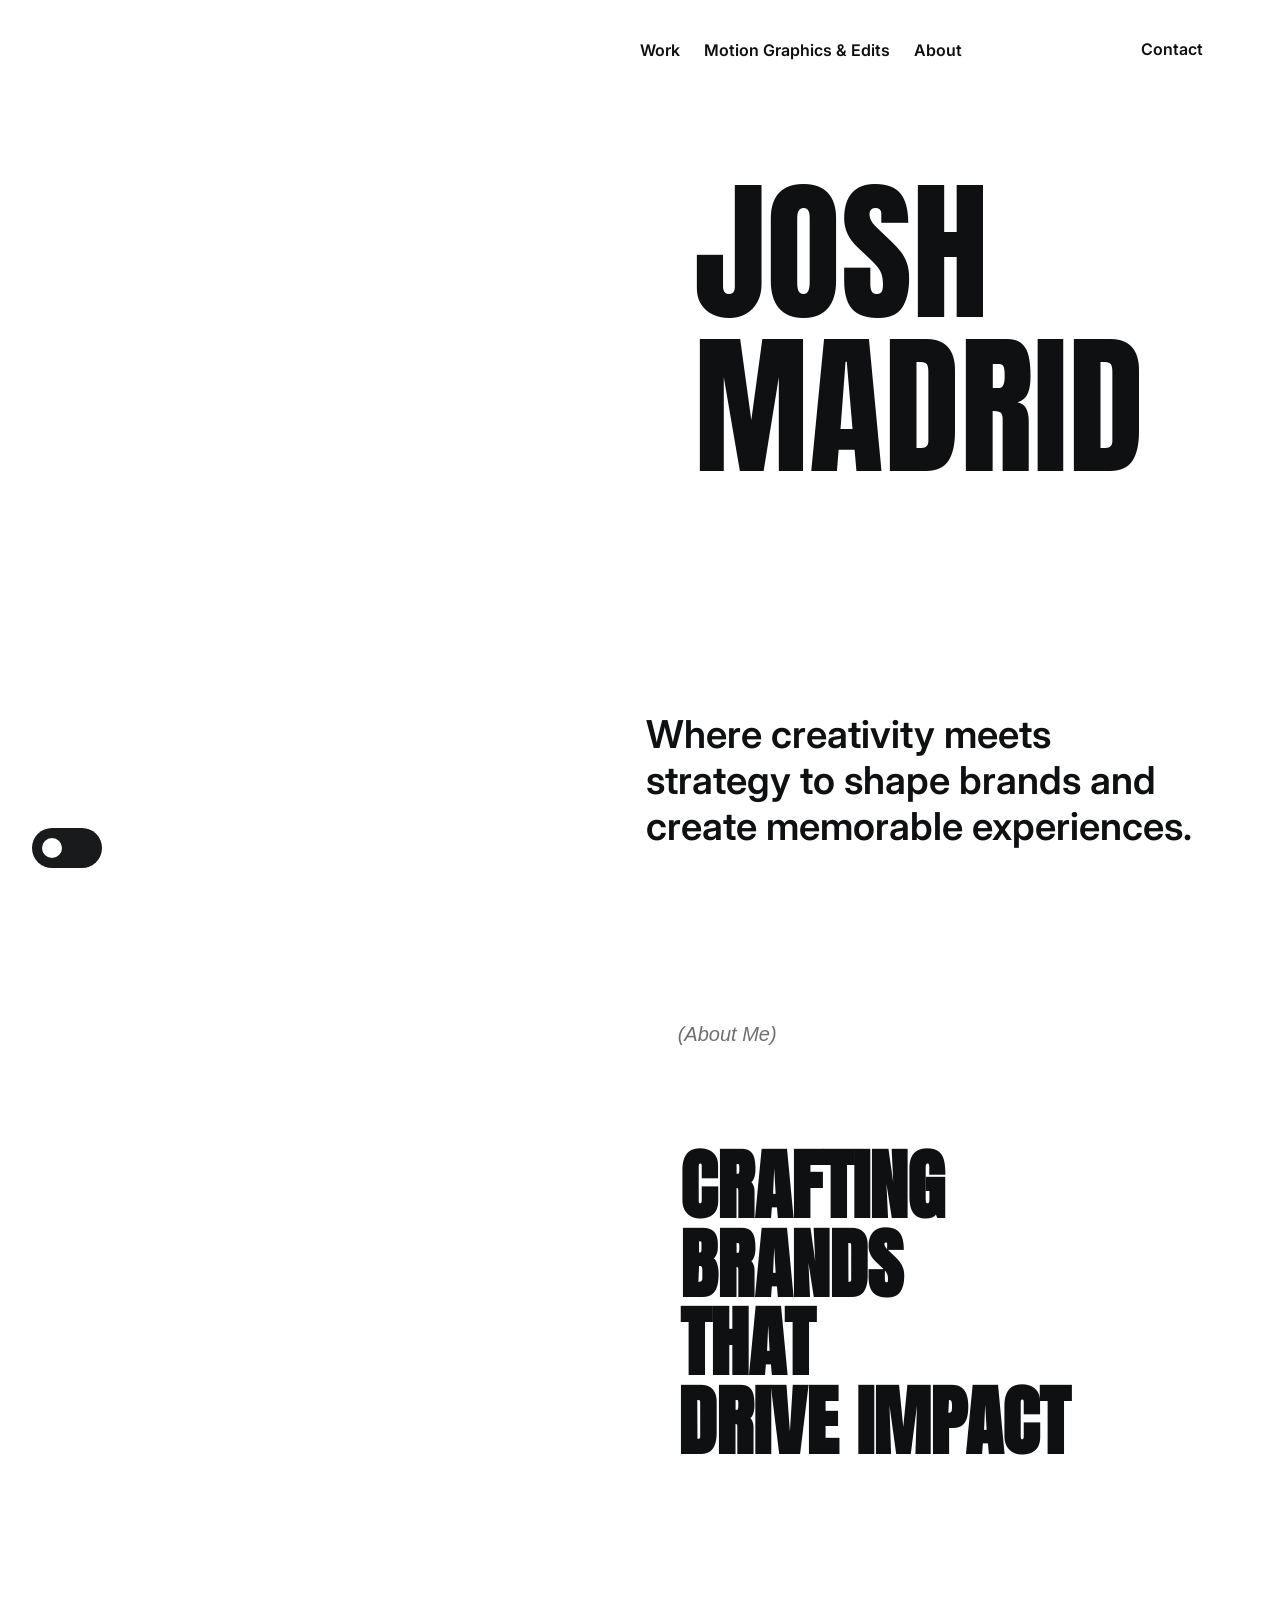
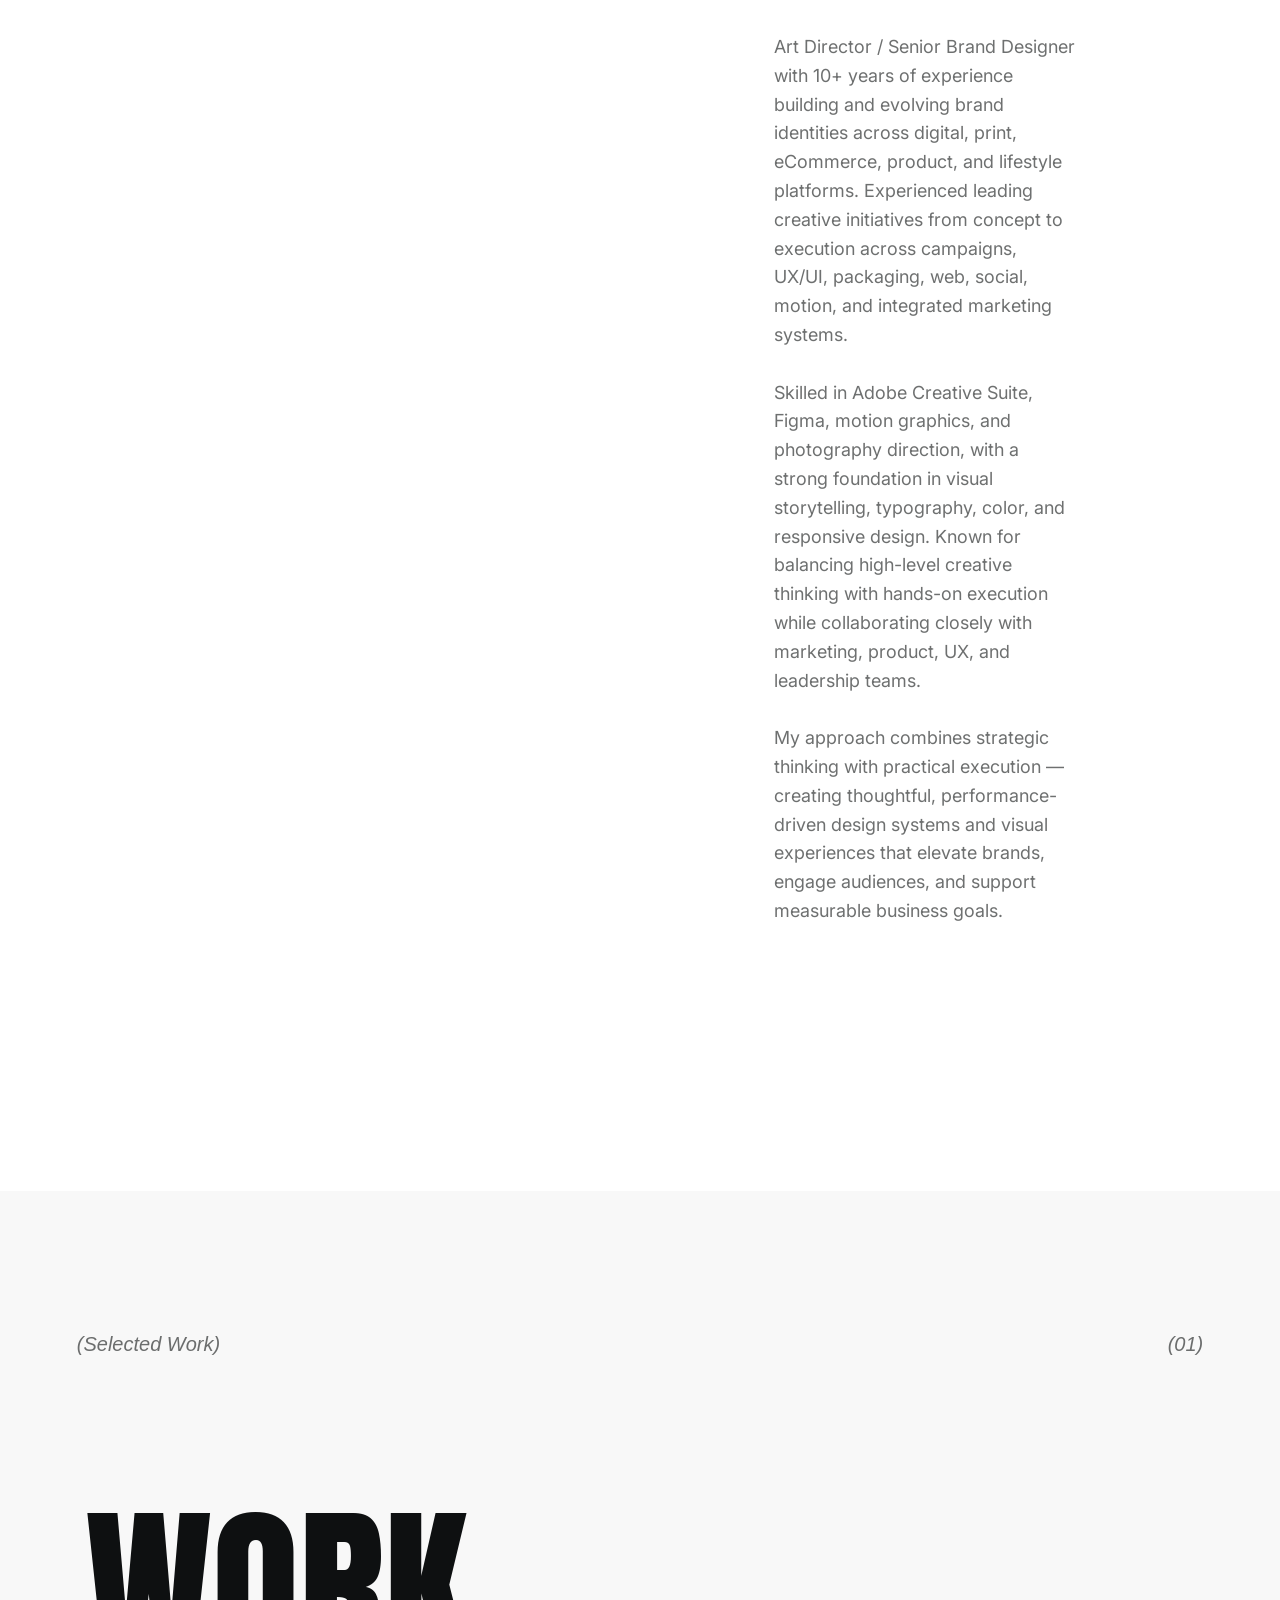
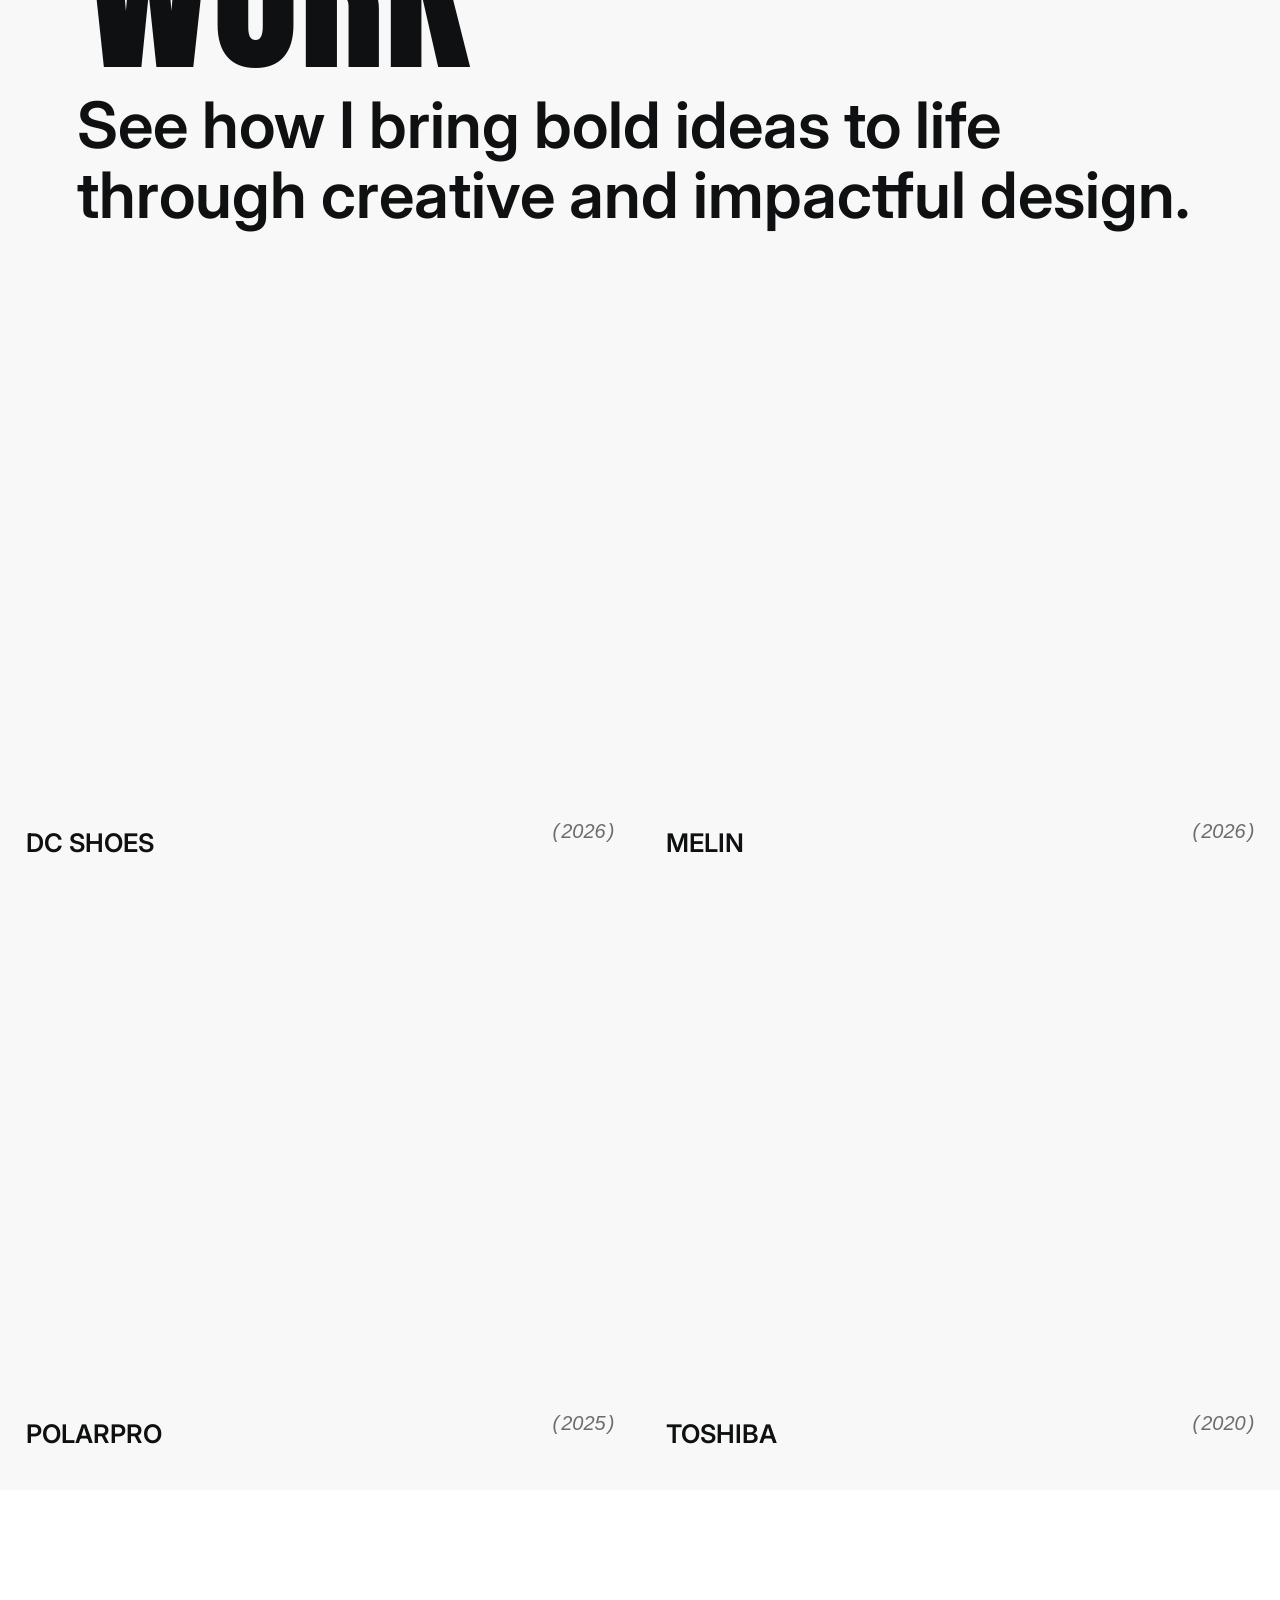
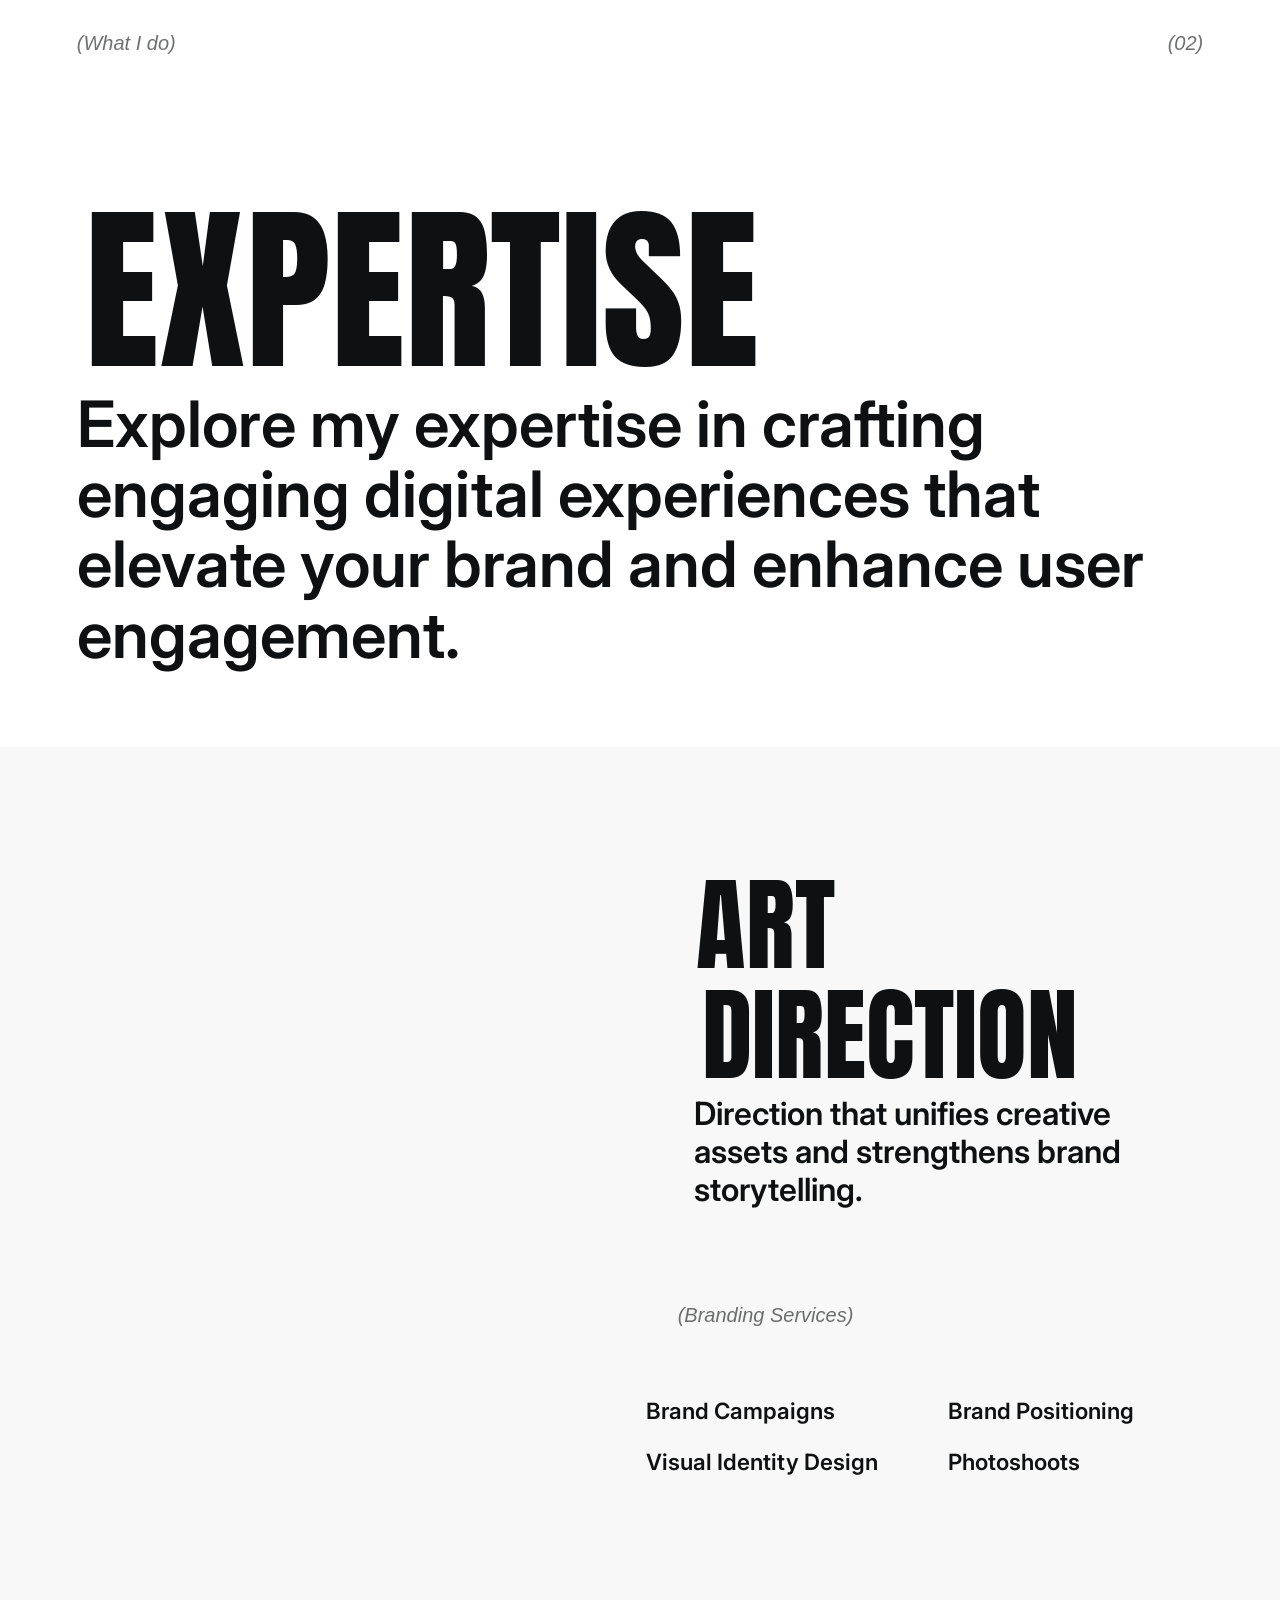
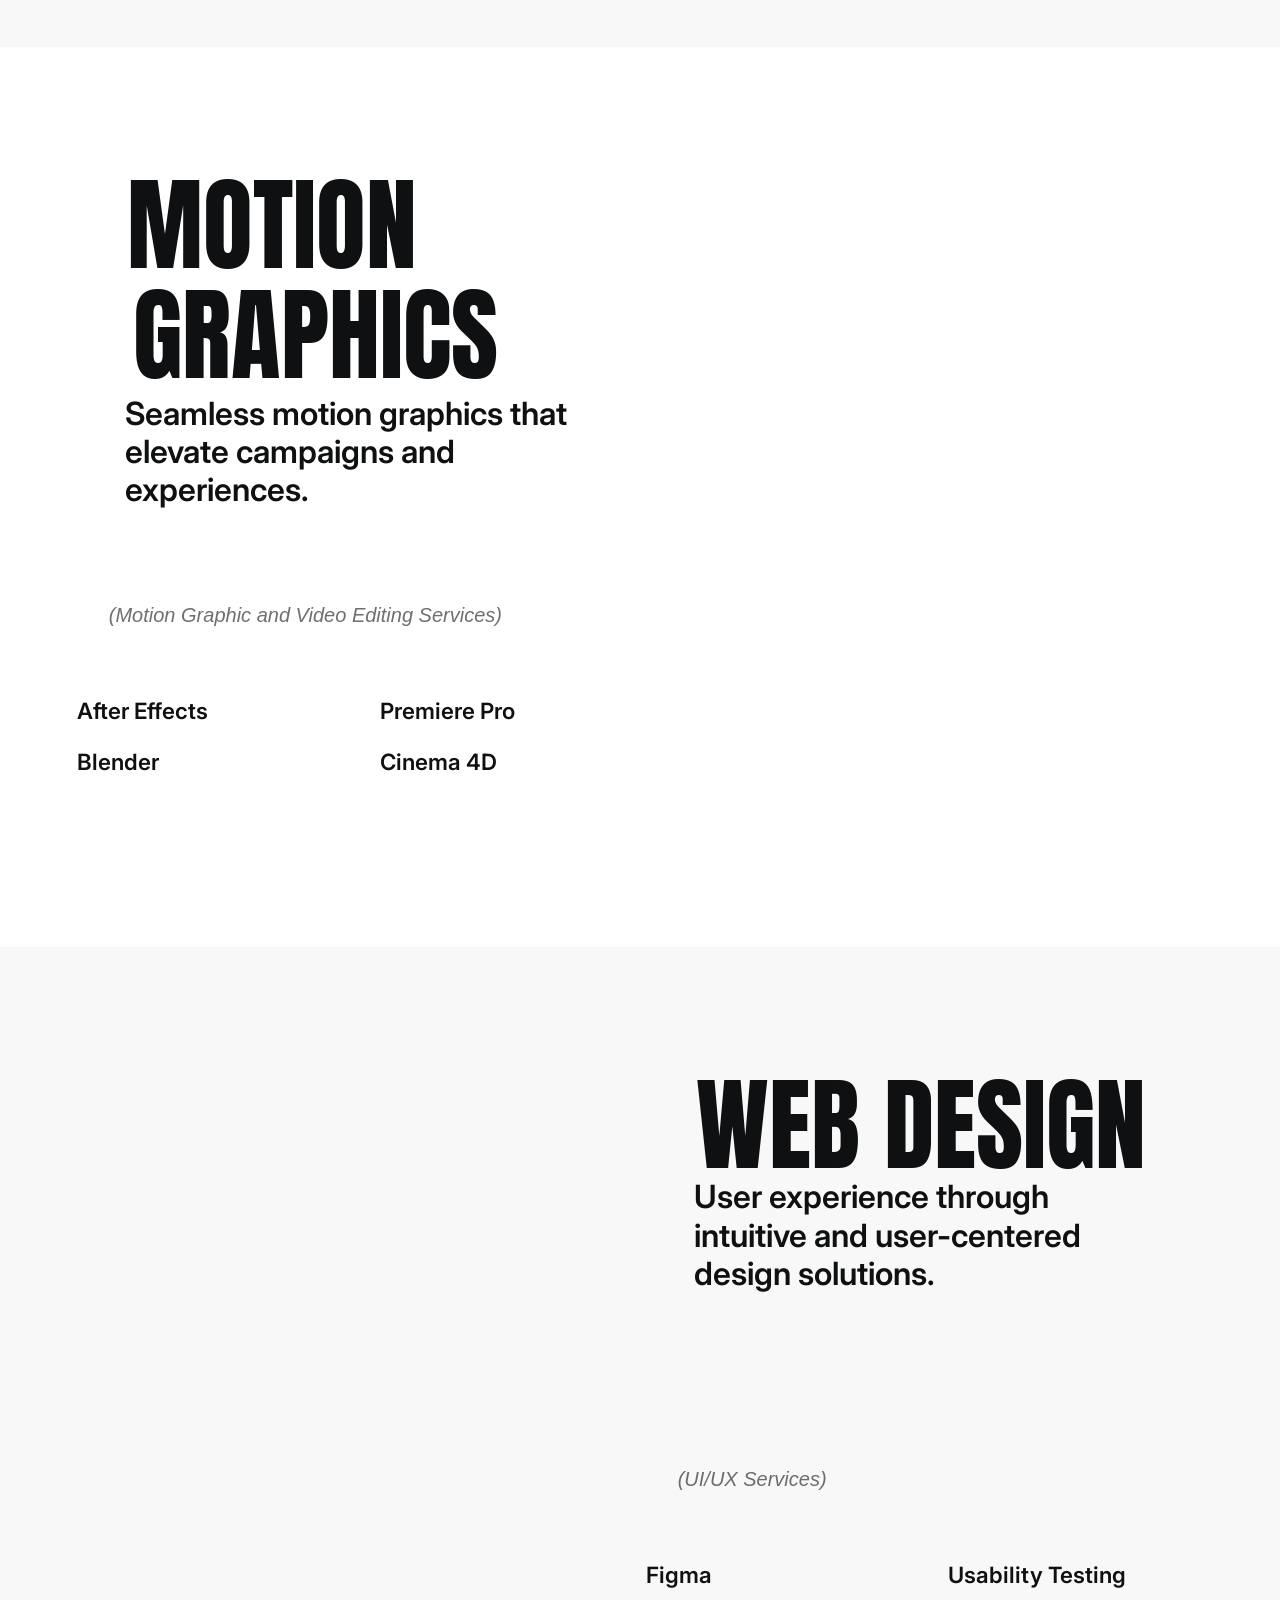
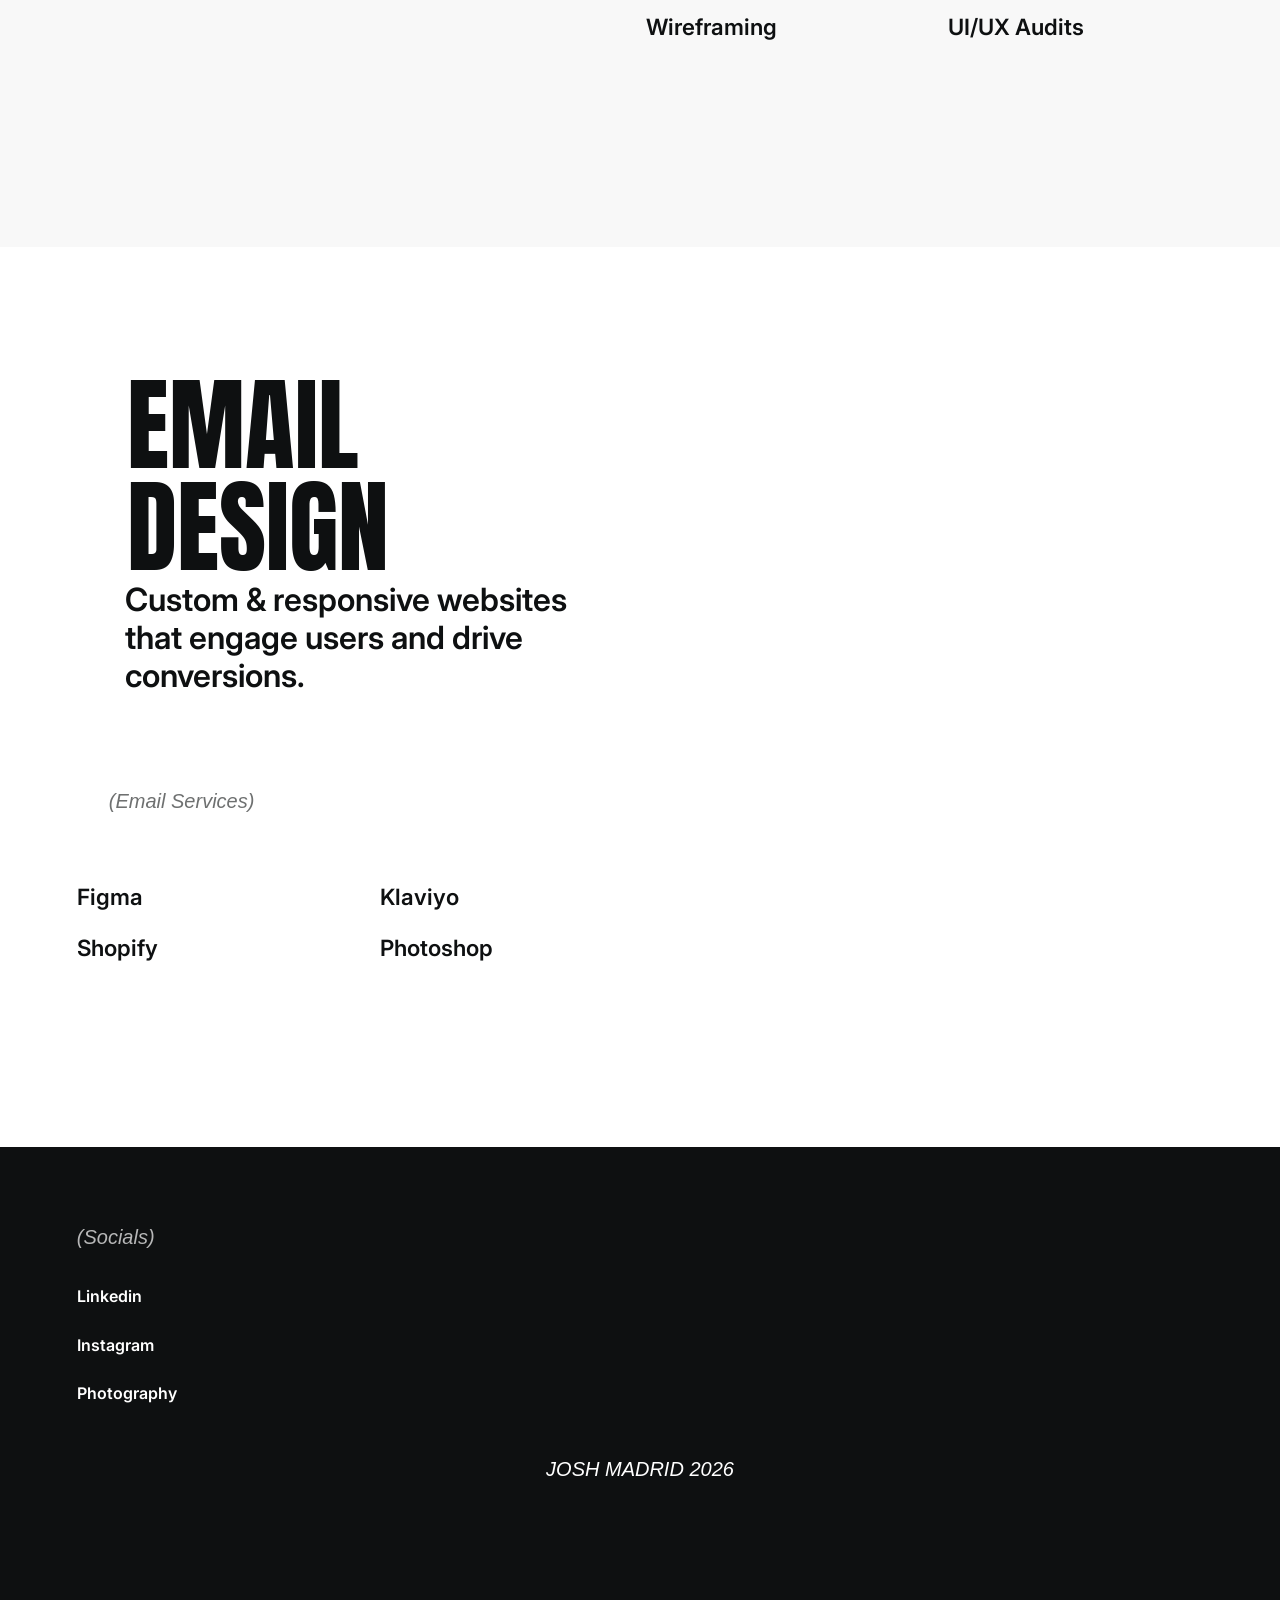
==== commit c0cbefc2: "v3 layout fixes" ====
--- a/index.html
+++ b/index.html
@@ -1,514 +1,86 @@
 <!DOCTYPE html>
-<html lang="en" class="w-mod-js">
-<head>
-  <meta charset="utf-8">
-  <meta name="viewport" content="width=device-width, initial-scale=1">
-  <title>Josh Madrid | Portfolio</title>
-  <meta property="og:title" content="Josh Madrid | Portfolio">
-  <meta property="og:image" content="https://cdn.prod.website-files.com/68599ae5116bfda9c17727ac/68a5fa1ff04570aba2e66982_1755707884675-b082315c-a0ed-46b2-ba15-9c924b24993b_1.jpg">
-  <link rel="shortcut icon" type="image/x-icon" href="https://cdn.prod.website-files.com/68599ae5116bfda9c17727ac/68a5e59200208ec4654ef8ec_32x32.png">
-  <link rel="apple-touch-icon" href="https://cdn.prod.website-files.com/68599ae5116bfda9c17727ac/68a5e597752c649d77e406c2_256x256.png">
-  <link rel="preconnect" href="https://fonts.googleapis.com">
-  <link rel="preconnect" href="https://fonts.gstatic.com" crossorigin>
-  <link href="https://fonts.googleapis.com/css2?family=Anton+SC:wght@400&family=Inconsolata:wght@400;700&family=Inter:wght@300;400;500;600;700&display=swap" rel="stylesheet">
-  <link rel="stylesheet" href="css/webflow.css">
-  <style>
-    * { -webkit-font-smoothing: antialiased; -moz-osx-font-smoothing: grayscale; }
-  </style>
-</head>
-<body class="body">
+<html lang="en"><head><meta charset="utf-8"><meta name="viewport" content="width=device-width, initial-scale=1"><title>Josh Madrid | Portfolio</title><meta property="og:title" content="Josh Madrid | Portfolio"><meta property="og:image" content="https://cdn.prod.website-files.com/68599ae5116bfda9c17727ac/68a5fa1ff04570aba2e66982_1755707884675-b082315c-a0ed-46b2-ba15-9c924b24993b_1.jpg"><link rel="shortcut icon" type="image/x-icon" href="https://cdn.prod.website-files.com/68599ae5116bfda9c17727ac/68a5e59200208ec4654ef8ec_32x32.png"><link rel="apple-touch-icon" href="https://cdn.prod.website-files.com/68599ae5116bfda9c17727ac/68a5e597752c649d77e406c2_256x256.png"><link href="https://fonts.googleapis.com/css2?family=Anton+SC:wght@400&family=Inconsolata:wght@400;700&family=Inter:wght@300;400;500;600;700&display=swap" rel="stylesheet"><link rel="stylesheet" href="css/webflow.css"></head>
+<body class="body"><div class="page-wrapper">
 
-<div class="page-wrapper">
+<!-- LARGE NAV (show-tablet wrapper) -->
+<div class="show-tablet"><header class="header"><header class="navbar"><div class="navbar-left"><a href="index.html" class="navbar-logo w-inline-block"><div class="light-mode"><img src="https://cdn.prod.website-files.com/68599ae5116bfda9c17727ac/6859c3fbfdb1374e108ee250_Frame%202.svg" loading="eager" alt="" height="Auto" class="navbar-logo-image"></div><div class="dark-mode"><img src="https://cdn.prod.website-files.com/68599ae5116bfda9c17727ac/6859c37a82b3db989e45ff12_Frame%201.svg" loading="eager" alt="" height="Auto" class="navbar-logo-image"></div></a></div><nav class="navbar-menu"><a href="work/index.html" class="navbar-menu-item w-inline-block"><div class="navbar-menu-item-text">Work</div><div class="navbar-item-line"></div></a><a href="motion-graphics/index.html" class="navbar-menu-item w-inline-block"><div class="navbar-menu-item-text">Motion Graphics &amp; Edits</div><div class="navbar-item-line"></div></a><a href="about/index.html" class="navbar-menu-item w-inline-block"><div class="navbar-menu-item-text">About</div><div class="navbar-item-line"></div></a></nav><div class="navbar-right"><a href="contact/index.html" class="button-text w-inline-block"><div class="button-text-inner"><div class="button-text-text">Contact</div><div class="button-text-line"></div></div></a><a href="#" class="mobile-menu-toggle w-inline-block"><div class="mobile-menu-toggle-inner"><div class="menu-toggle-line top"></div><div class="menu-toggle-line bottom"></div></div></a></div></header></header></div>
 
-  <!-- ===== LARGE SCREEN HEADER ===== -->
-  <div class="show-tablet">
-    <header class="header">
-      <header class="navbar">
-        <div class="navbar-left">
-          <a href="index.html" class="navbar-logo w-inline-block">
-            <div class="light-mode">
-              <img src="https://cdn.prod.website-files.com/68599ae5116bfda9c17727ac/6859c3fbfdb1374e108ee250_Frame%202.svg" loading="eager" alt="" height="Auto" class="navbar-logo-image">
-            </div>
-            <div class="dark-mode">
-              <img src="https://cdn.prod.website-files.com/68599ae5116bfda9c17727ac/6859c37a82b3db989e45ff12_Frame%201.svg" loading="eager" alt="" height="Auto" class="navbar-logo-image">
-            </div>
-          </a>
-        </div>
-        <nav class="navbar-menu">
-          <a href="work/index.html" class="navbar-menu-item w-inline-block">
-            <div class="navbar-menu-item-text">Work</div>
-            <div class="navbar-item-line"></div>
-          </a>
-          <a href="motion-graphics/index.html" class="navbar-menu-item w-inline-block">
-            <div class="navbar-menu-item-text">Motion Graphics &amp; Edits</div>
-            <div class="navbar-item-line"></div>
-          </a>
-          <a href="about/index.html" class="navbar-menu-item w-inline-block">
-            <div class="navbar-menu-item-text">About</div>
-            <div class="navbar-item-line"></div>
-          </a>
-        </nav>
-        <div class="navbar-right">
-          <a href="contact/index.html" class="button-text w-inline-block">
-            <div class="button-text-inner">
-              <div class="button-text-text">Contact</div>
-              <div class="button-text-line"></div>
-            </div>
-          </a>
-          <a href="#" class="mobile-menu-toggle w-inline-block">
-            <div class="mobile-menu-toggle-inner">
-              <div class="menu-toggle-line top"></div>
-              <div class="menu-toggle-line bottom"></div>
-            </div>
-          </a>
-        </div>
-      </header>
-    </header>
-  </div>
+<!-- SMALL HEADER -->
+<header class="header-small"><header class="navbar-small"><div class="navbar-small-left"><a href="index.html" class="navbar-logo w-inline-block"><img loading="eager" alt="" src="https://cdn.prod.website-files.com/68599ae5116bfda9c17727ac/6859c37a82b3db989e45ff12_Frame%201.svg" class="navbar-logo-image"></a></div><div class="navbar-small-right"><nav class="navbar-small-menu"><a href="work/index.html" class="navbar-menu-item w-inline-block"><div class="navbar-menu-item-text">Work</div><div class="navbar-item-line"></div></a><a href="motion-graphics/index.html" class="navbar-menu-item w-inline-block"><div class="navbar-menu-item-text">Motion Graphics &amp; Edits</div><div class="navbar-item-line"></div></a><a href="about/index.html" class="navbar-menu-item w-inline-block"><div class="navbar-menu-item-text">About</div><div class="navbar-item-line"></div></a></nav><a href="contact/index.html" class="button-text w-inline-block"><div class="button-text-inner"><div class="button-text-text">Contact</div><div class="button-text-line"></div></div></a></div></header></header>
 
-  <!-- ===== SMALL HEADER (absolute, for pages with hero images) ===== -->
-  <header class="header-small">
-    <header class="navbar-small">
-      <div class="navbar-small-left">
-        <a href="index.html" class="navbar-logo w-inline-block">
-          <img loading="eager" height="Auto" alt="" src="https://cdn.prod.website-files.com/68599ae5116bfda9c17727ac/6859c37a82b3db989e45ff12_Frame%201.svg" class="navbar-logo-image">
-        </a>
+<!-- MOBILE MENU -->
+<div class="mobile-menu" id="mobile-menu"><div class="mobile-menu-wrapper"><nav class="mobile-menu-nav"><a href="work/index.html" class="mobile-menu-nav-item w-inline-block"><div class="menu-nav-item-text">Work</div></a><a href="motion-graphics/index.html" class="mobile-menu-nav-item w-inline-block"><div class="menu-nav-item-text">Motion Graphics</div></a><a href="about/index.html" class="mobile-menu-nav-item w-inline-block"><div class="menu-nav-item-text">About</div></a><a href="contact/index.html" class="mobile-menu-nav-item w-inline-block"><div class="menu-nav-item-text">Contact</div></a></nav></div><button id="mobile-close" style="position:absolute;top:28px;right:28px;background:none;border:none;cursor:pointer;"><svg xmlns="http://www.w3.org/2000/svg" width="24" height="24" viewBox="0 0 24 24" fill="none" stroke="currentColor" stroke-width="2"><line x1="18" y1="6" x2="6" y2="18"></line><line x1="6" y1="6" x2="18" y2="18"></line></svg></button></div>
+
+<main class="main-wrapper">
+
+<!-- HOME HERO -->
+<section class="section-home-hero"><div class="home-hero-grid">
+  <img class="home-hero-image" src="https://cdn.prod.website-files.com/68599ae5116bfda9c17727ac/6859b9b0230e9d38a4401715_1.jpg" alt="DC shoes" loading="lazy" srcset="https://cdn.prod.website-files.com/68599ae5116bfda9c17727ac/6859b9b0230e9d38a4401715_1-p-500.jpg 500w, https://cdn.prod.website-files.com/68599ae5116bfda9c17727ac/6859b9b0230e9d38a4401715_1-p-800.jpg 800w, https://cdn.prod.website-files.com/68599ae5116bfda9c17727ac/6859b9b0230e9d38a4401715_1.jpg 1280w" sizes="100vw">
+  <div class="home-hero-right">
+    <div class="home-hero-right-top">
+      <div class="margin-bottom margin-large">
+        <div class="overflow-hidden"><h1 class="heading-style-large">josh</h1></div>
+        <div class="overflow-hidden"><h1 class="heading-style-large">madrid</h1></div>
       </div>
-      <div class="navbar-small-right">
-        <nav class="navbar-small-menu">
-          <a href="work/index.html" class="navbar-menu-item w-inline-block">
-            <div class="navbar-menu-item-text">Work</div>
-            <div class="navbar-item-line"></div>
-          </a>
-          <a href="motion-graphics/index.html" class="navbar-menu-item w-inline-block">
-            <div class="navbar-menu-item-text">Motion Graphics &amp; Edits</div>
-            <div class="navbar-item-line"></div>
-          </a>
-          <a href="about/index.html" class="navbar-menu-item w-inline-block">
-            <div class="navbar-menu-item-text">About</div>
-            <div class="navbar-item-line"></div>
-          </a>
-        </nav>
-        <a href="contact/index.html" class="button-text w-inline-block">
-          <div class="button-text-inner">
-            <div class="button-text-text">Contact</div>
-            <div class="button-text-line"></div>
-          </div>
-        </a>
+      <div><div class="max-width-large"><p class="heading-alt-h2">Where creativity meets strategy to shape brands and create memorable experiences.</p></div></div>
+    </div>
+    <div class="home-hero-right-bottom">
+      <div class="margin-bottom margin-medium"><div class="text-meta text-color-muted">(About Me)</div></div>
+      <div class="margin-bottom margin-medium">
+        <div class="margin-bottom margin-tiny"><div class="overflow-hidden"><h2 class="heading-style-h2"><strong>Crafting</strong></h2></div></div>
+        <div class="margin-bottom margin-tiny"><div class="overflow-hidden"><h2 class="heading-style-h2"><strong>Brands</strong></h2></div></div>
+        <div class="margin-bottom margin-tiny"><div class="overflow-hidden"><h2 class="heading-style-h2"><strong>that</strong></h2></div></div>
+        <div class="overflow-hidden"><h2 class="heading-style-h2"><strong>drive impact</strong></h2></div>
       </div>
-    </header>
-  </header>
-
-  <!-- ===== MOBILE MENU ===== -->
-  <div class="mobile-menu" id="mobile-menu">
-    <div class="mobile-menu-wrapper">
-      <nav class="mobile-menu-nav">
-        <a href="work/index.html" class="mobile-menu-nav-item w-inline-block">
-          <div class="menu-nav-item-text">Work</div>
-        </a>
-        <a href="motion-graphics/index.html" class="mobile-menu-nav-item w-inline-block">
-          <div class="menu-nav-item-text">Motion Graphics</div>
-        </a>
-        <a href="about/index.html" class="mobile-menu-nav-item w-inline-block">
-          <div class="menu-nav-item-text">About</div>
-        </a>
-        <a href="contact/index.html" class="mobile-menu-nav-item w-inline-block">
-          <div class="menu-nav-item-text">Contact</div>
-        </a>
-      </nav>
-    </div>
-    <button id="mobile-close" style="position:absolute;top:28px;right:28px;background:none;border:none;cursor:pointer;width:30px;height:30px;display:flex;align-items:center;justify-content:center;">
-      <svg xmlns="http://www.w3.org/2000/svg" width="24" height="24" viewBox="0 0 24 24" fill="none" stroke="currentColor" stroke-width="2"><line x1="18" y1="6" x2="6" y2="18"></line><line x1="6" y1="6" x2="18" y2="18"></line></svg>
-    </button>
-  </div>
-
-  <!-- ===== MAIN ===== -->
-  <main class="main-wrapper">
-
-    <!-- HOME HERO -->
-    <section class="section-home-hero">
-      <div class="home-hero-grid">
-        <img class="home-hero-image" src="https://cdn.prod.website-files.com/68599ae5116bfda9c17727ac/6859b9b0230e9d38a4401715_1.jpg"
-          width="Auto" height="Auto" alt="DC shoes"
-          srcset="https://cdn.prod.website-files.com/68599ae5116bfda9c17727ac/6859b9b0230e9d38a4401715_1-p-500.jpg 500w, https://cdn.prod.website-files.com/68599ae5116bfda9c17727ac/6859b9b0230e9d38a4401715_1-p-800.jpg 800w, https://cdn.prod.website-files.com/68599ae5116bfda9c17727ac/6859b9b0230e9d38a4401715_1.jpg 1280w"
-          sizes="100vw" loading="lazy">
-
-        <div class="home-hero-right">
-          <div class="home-hero-right-top">
-            <div class="margin-bottom margin-large">
-              <div class="overflow-hidden">
-                <h1 class="heading-style-large">josh</h1>
-              </div>
-              <div class="overflow-hidden">
-                <h1 class="heading-style-large">madrid</h1>
-              </div>
-            </div>
-            <div>
-              <div class="max-width-large">
-                <p class="heading-alt-h2">Where creativity meets strategy to shape brands and create memorable experiences.</p>
-              </div>
-            </div>
-          </div>
-
-          <div class="home-hero-right-bottom">
-            <div class="margin-bottom margin-medium">
-              <div class="text-meta text-color-muted">(About Me)</div>
-            </div>
-            <div class="margin-bottom margin-medium">
-              <div class="margin-bottom margin-tiny">
-                <div class="overflow-hidden">
-                  <h2 class="heading-style-h2"><strong>Crafting</strong></h2>
-                </div>
-              </div>
-              <div class="margin-bottom margin-tiny">
-                <div class="overflow-hidden">
-                  <h2 class="heading-style-h2"><strong>Brands</strong></h2>
-                </div>
-              </div>
-              <div class="margin-bottom margin-tiny">
-                <div class="overflow-hidden">
-                  <h2 class="heading-style-h2"><strong>that</strong></h2>
-                </div>
-              </div>
-              <div class="overflow-hidden">
-                <h2 class="heading-style-h2"><strong>drive impact</strong></h2>
-              </div>
-            </div>
-            <div class="margin-bottom margin-xhuge">
-              <div class="max-width-large">
-                <p class="text-color-muted">Art Director / Senior Brand Designer with 10+ years of experience building and evolving brand identities across digital, print, eCommerce, product, and lifestyle platforms. Experienced leading creative initiatives from concept to execution across campaigns, UX/UI, packaging, web, social, motion, and integrated marketing systems.<br><br>
-                Skilled in Adobe Creative Suite, Figma, motion graphics, and photography direction, with a strong foundation in visual storytelling, typography, color, and responsive design. Known for balancing high-level creative thinking with hands-on execution while collaborating closely with marketing, product, UX, and leadership teams.<br><br>
-                My approach combines strategic thinking with practical execution — creating thoughtful, performance-driven design systems and visual experiences that elevate brands, engage audiences, and support measurable business goals.</p>
-              </div>
-            </div>
-          </div>
+      <div class="margin-bottom margin-xhuge">
+        <div class="max-width-xhuge">
+          <p class="text-color-muted">Art Director / Senior Brand Designer with 10+ years of experience building and evolving brand identities across digital, print, eCommerce, product, and lifestyle platforms. Experienced leading creative initiatives from concept to execution across campaigns, UX/UI, packaging, web, social, motion, and integrated marketing systems.<br><br>Skilled in Adobe Creative Suite, Figma, motion graphics, and photography direction, with a strong foundation in visual storytelling, typography, color, and responsive design. Known for balancing high-level creative thinking with hands-on execution while collaborating closely with marketing, product, UX, and leadership teams.<br><br>My approach combines strategic thinking with practical execution — creating thoughtful, performance-driven design systems and visual experiences that elevate brands, engage audiences, and support measurable business goals.</p>
         </div>
       </div>
-    </section>
-
-    <!-- HOME PROJECTS -->
-    <section class="section-home-projects">
-      <div class="section-top muted">
-        <div class="section-top-heading">
-          <div class="text-meta text-color-muted">(Selected Work)</div>
-          <div class="text-meta text-color-muted">(01)</div>
-        </div>
-        <div>
-          <div class="margin-bottom margin-xsmall">
-            <div class="overflow-hidden">
-              <h2 class="heading-style-xxlarge">WORK</h2>
-            </div>
-          </div>
-          <div class="max-width-huge">
-            <p class="heading-alt-small">See how I bring bold ideas to life through creative and impactful design.</p>
-          </div>
-        </div>
-      </div>
-
-      <div class="home-projects-grid">
-
-        <!-- DC SHOES -->
-        <div class="project-preview">
-          <a href="work/dc-shoes.html" class="project-preview-image-wrapper w-inline-block">
-            <div class="view-button-wrapper">
-              <div class="view-button">
-                <div class="view-button-icon w-embed">
-                  <svg xmlns="http://www.w3.org/2000/svg" fill="currentColor" viewBox="0 0 256 256"><path d="M198,64V168a6,6,0,0,1-12,0V78.48L68.24,196.24a6,6,0,0,1-8.48-8.48L177.52,70H88a6,6,0,0,1,0-12H192A6,6,0,0,1,198,64Z"></path></svg>
-                </div>
-              </div>
-            </div>
-            <img src="https://cdn.prod.website-files.com/68599ae5116bfda9c177282c/6a020dc9499758a6dfe35921_DC.jpg" loading="lazy" alt="DC SHOES"
-              srcset="https://cdn.prod.website-files.com/68599ae5116bfda9c177282c/6a020dc9499758a6dfe35921_DC-p-500.jpg 500w, https://cdn.prod.website-files.com/68599ae5116bfda9c177282c/6a020dc9499758a6dfe35921_DC-p-800.jpg 800w, https://cdn.prod.website-files.com/68599ae5116bfda9c177282c/6a020dc9499758a6dfe35921_DC-p-1080.jpg 1080w, https://cdn.prod.website-files.com/68599ae5116bfda9c177282c/6a020dc9499758a6dfe35921_DC.jpg 1800w"
-              sizes="100vw" class="image-cover-parallax">
-          </a>
-          <a href="work/dc-shoes.html" class="project-preview-content w-inline-block">
-            <h2 class="heading-alt-h4">DC SHOES</h2>
-            <div class="text-gap">
-              <div class="text-meta text-color-muted">(</div>
-              <div class="text-meta text-color-muted">2026</div>
-              <div class="text-meta text-color-muted">)</div>
-            </div>
-          </a>
-        </div>
-
-        <!-- MELIN -->
-        <div class="project-preview">
-          <a href="work/melin.html" class="project-preview-image-wrapper w-inline-block">
-            <div class="view-button-wrapper">
-              <div class="view-button">
-                <div class="view-button-icon w-embed">
-                  <svg xmlns="http://www.w3.org/2000/svg" fill="currentColor" viewBox="0 0 256 256"><path d="M198,64V168a6,6,0,0,1-12,0V78.48L68.24,196.24a6,6,0,0,1-8.48-8.48L177.52,70H88a6,6,0,0,1,0-12H192A6,6,0,0,1,198,64Z"></path></svg>
-                </div>
-              </div>
-            </div>
-            <img src="https://cdn.prod.website-files.com/68599ae5116bfda9c177282c/6a020db2ac28537832b33fba_MELIN.jpg" loading="lazy" alt="MELIN"
-              srcset="https://cdn.prod.website-files.com/68599ae5116bfda9c177282c/6a020db2ac28537832b33fba_MELIN-p-500.jpg 500w, https://cdn.prod.website-files.com/68599ae5116bfda9c177282c/6a020db2ac28537832b33fba_MELIN-p-800.jpg 800w, https://cdn.prod.website-files.com/68599ae5116bfda9c177282c/6a020db2ac28537832b33fba_MELIN-p-1080.jpg 1080w, https://cdn.prod.website-files.com/68599ae5116bfda9c177282c/6a020db2ac28537832b33fba_MELIN.jpg 1800w"
-              sizes="100vw" class="image-cover-parallax">
-          </a>
-          <a href="work/melin.html" class="project-preview-content w-inline-block">
-            <h2 class="heading-alt-h4">MELIN</h2>
-            <div class="text-gap">
-              <div class="text-meta text-color-muted">(</div>
-              <div class="text-meta text-color-muted">2026</div>
-              <div class="text-meta text-color-muted">)</div>
-            </div>
-          </a>
-        </div>
-
-        <!-- POLARPRO -->
-        <div class="project-preview">
-          <a href="work/polarpro.html" class="project-preview-image-wrapper w-inline-block">
-            <div class="view-button-wrapper">
-              <div class="view-button">
-                <div class="view-button-icon w-embed">
-                  <svg xmlns="http://www.w3.org/2000/svg" fill="currentColor" viewBox="0 0 256 256"><path d="M198,64V168a6,6,0,0,1-12,0V78.48L68.24,196.24a6,6,0,0,1-8.48-8.48L177.52,70H88a6,6,0,0,1,0-12H192A6,6,0,0,1,198,64Z"></path></svg>
-                </div>
-              </div>
-            </div>
-            <img src="https://cdn.prod.website-files.com/68599ae5116bfda9c177282c/6a020dbf2b169498c1ba8e8c_POLARPRO.jpg" loading="lazy" alt="POLARPRO"
-              srcset="https://cdn.prod.website-files.com/68599ae5116bfda9c177282c/6a020dbf2b169498c1ba8e8c_POLARPRO-p-500.jpg 500w, https://cdn.prod.website-files.com/68599ae5116bfda9c177282c/6a020dbf2b169498c1ba8e8c_POLARPRO-p-800.jpg 800w, https://cdn.prod.website-files.com/68599ae5116bfda9c177282c/6a020dbf2b169498c1ba8e8c_POLARPRO-p-1080.jpg 1080w, https://cdn.prod.website-files.com/68599ae5116bfda9c177282c/6a020dbf2b169498c1ba8e8c_POLARPRO.jpg 1800w"
-              sizes="100vw" class="image-cover-parallax">
-          </a>
-          <a href="work/polarpro.html" class="project-preview-content w-inline-block">
-            <h2 class="heading-alt-h4">POLARPRO</h2>
-            <div class="text-gap">
-              <div class="text-meta text-color-muted">(</div>
-              <div class="text-meta text-color-muted">2025</div>
-              <div class="text-meta text-color-muted">)</div>
-            </div>
-          </a>
-        </div>
-
-        <!-- TOSHIBA -->
-        <div class="project-preview">
-          <a href="work/toshiba.html" class="project-preview-image-wrapper w-inline-block">
-            <div class="view-button-wrapper">
-              <div class="view-button">
-                <div class="view-button-icon w-embed">
-                  <svg xmlns="http://www.w3.org/2000/svg" fill="currentColor" viewBox="0 0 256 256"><path d="M198,64V168a6,6,0,0,1-12,0V78.48L68.24,196.24a6,6,0,0,1-8.48-8.48L177.52,70H88a6,6,0,0,1,0-12H192A6,6,0,0,1,198,64Z"></path></svg>
-                </div>
-              </div>
-            </div>
-            <img src="https://cdn.prod.website-files.com/68599ae5116bfda9c177282c/6a020dd7b2cfb8a919c0503f_TOSHIBA.jpg" loading="lazy" alt="TOSHIBA"
-              srcset="https://cdn.prod.website-files.com/68599ae5116bfda9c177282c/6a020dd7b2cfb8a919c0503f_TOSHIBA-p-500.jpg 500w, https://cdn.prod.website-files.com/68599ae5116bfda9c177282c/6a020dd7b2cfb8a919c0503f_TOSHIBA-p-800.jpg 800w, https://cdn.prod.website-files.com/68599ae5116bfda9c177282c/6a020dd7b2cfb8a919c0503f_TOSHIBA-p-1080.jpg 1080w, https://cdn.prod.website-files.com/68599ae5116bfda9c177282c/6a020dd7b2cfb8a919c0503f_TOSHIBA.jpg 1800w"
-              sizes="100vw" class="image-cover-parallax">
-          </a>
-          <a href="work/toshiba.html" class="project-preview-content w-inline-block">
-            <h2 class="heading-alt-h4">TOSHIBA</h2>
-            <div class="text-gap">
-              <div class="text-meta text-color-muted">(</div>
-              <div class="text-meta text-color-muted">2020</div>
-              <div class="text-meta text-color-muted">)</div>
-            </div>
-          </a>
-        </div>
-
-      </div>
-    </section>
-
-    <!-- HOME SERVICES / EXPERTISE -->
-    <section class="section-home-services">
-      <div class="section-top">
-        <div class="section-top-heading">
-          <div class="text-meta text-color-muted">(What I do)</div>
-          <div class="text-meta text-color-muted">(02)</div>
-        </div>
-        <div>
-          <div class="margin-bottom margin-xsmall">
-            <div class="overflow-hidden">
-              <h2 class="heading-style-xxlarge">Expertise</h2>
-            </div>
-          </div>
-          <div class="max-width-huge">
-            <p class="heading-alt-small">Explore my expertise in crafting engaging digital experiences that elevate your brand and enhance user engagement.</p>
-          </div>
-        </div>
-      </div>
-
-      <!-- ART DIRECTION -->
-      <div class="home-services-item">
-        <div class="home-services-item-image">
-          <img src="https://cdn.prod.website-files.com/68599ae5116bfda9c17727ac/689e59fc53deee877dee38d9_2.jpg" loading="lazy" alt="Dead Pool Art Direction DC shoes" class="image-cover-parallax"
-            srcset="https://cdn.prod.website-files.com/68599ae5116bfda9c17727ac/689e59fc53deee877dee38d9_2-p-500.jpg 500w, https://cdn.prod.website-files.com/68599ae5116bfda9c17727ac/689e59fc53deee877dee38d9_2-p-800.jpg 800w, https://cdn.prod.website-files.com/68599ae5116bfda9c17727ac/689e59fc53deee877dee38d9_2-p-1080.jpg 1080w, https://cdn.prod.website-files.com/68599ae5116bfda9c17727ac/689e59fc53deee877dee38d9_2.jpg 1600w"
-            sizes="(max-width: 1600px) 100vw, 1600px">
-        </div>
-        <div class="home-services-item-content">
-          <div class="margin-bottom margin-large">
-            <div class="margin-bottom margin-tiny">
-              <div class="overflow-hidden">
-                <h3 class="heading-style-small">Art </h3>
-              </div>
-            </div>
-            <div class="margin-bottom margin-xsmall">
-              <div class="overflow-hidden">
-                <h3 class="heading-style-small">Direction</h3>
-              </div>
-            </div>
-            <div class="max-width-large">
-              <p class="heading-alt-h3">Direction that unifies creative assets and strengthens brand storytelling.</p>
-            </div>
-          </div>
-          <div>
-            <div class="margin-bottom margin-medium">
-              <div class="text-meta text-color-muted">(Branding Services)</div>
-            </div>
-            <div class="home-services-list">
-              <p class="heading-alt-h5">Brand Campaigns</p>
-              <p class="heading-alt-h5">Brand Positioning</p>
-              <p class="heading-alt-h5">Visual Identity Design</p>
-              <p class="heading-alt-h5">Photoshoots</p>
-            </div>
-          </div>
-        </div>
-      </div>
-
-      <!-- MOTION GRAPHICS -->
-      <div class="home-services-item odd">
-        <div class="home-services-item-content">
-          <div class="margin-bottom margin-large">
-            <div class="margin-bottom margin-tiny">
-              <div class="overflow-hidden">
-                <h3 class="heading-style-small">motion</h3>
-              </div>
-            </div>
-            <div class="margin-bottom margin-xsmall">
-              <div class="overflow-hidden">
-                <h3 class="heading-style-small">graphics</h3>
-              </div>
-            </div>
-            <div class="max-width-large">
-              <p class="heading-alt-h3">Seamless motion graphics that elevate campaigns and experiences.</p>
-            </div>
-          </div>
-          <div>
-            <div class="margin-bottom margin-medium">
-              <div class="text-meta text-color-muted">(Motion Graphic and Video Editing Services)</div>
-            </div>
-            <div class="home-services-list">
-              <p class="heading-alt-h5">After Effects</p>
-              <p class="heading-alt-h5">Premiere Pro</p>
-              <p class="heading-alt-h5">Blender</p>
-              <p class="heading-alt-h5">Cinema 4D</p>
-            </div>
-          </div>
-        </div>
-        <div class="home-services-item-image">
-          <img src="https://cdn.prod.website-files.com/68599ae5116bfda9c17727ac/68a494c53fc57fb50b584a79_Oracle_Arena.webp" loading="lazy" alt="Toshiba motion Graphics" class="image-cover-parallax"
-            srcset="https://cdn.prod.website-files.com/68599ae5116bfda9c17727ac/68a494c53fc57fb50b584a79_Oracle_Arena-p-500.webp 500w, https://cdn.prod.website-files.com/68599ae5116bfda9c17727ac/68a494c53fc57fb50b584a79_Oracle_Arena-p-800.webp 800w, https://cdn.prod.website-files.com/68599ae5116bfda9c17727ac/68a494c53fc57fb50b584a79_Oracle_Arena-p-1080.webp 1080w, https://cdn.prod.website-files.com/68599ae5116bfda9c17727ac/68a494c53fc57fb50b584a79_Oracle_Arena.webp 2500w"
-            sizes="(max-width: 2500px) 100vw, 2500px">
-        </div>
-      </div>
-
-      <!-- WEB DESIGN -->
-      <div class="home-services-item">
-        <div class="home-services-item-image">
-          <img src="https://cdn.prod.website-files.com/68599ae5116bfda9c17727ac/689a7d1fde73f35fba41bac7_68599ae5116bfda9c17729c0_service-02%201.png" loading="lazy" alt="Polarpro Web Design" class="image-cover-parallax"
-            srcset="https://cdn.prod.website-files.com/68599ae5116bfda9c17727ac/689a7d1fde73f35fba41bac7_68599ae5116bfda9c17729c0_service-02%201-p-500.png 500w, https://cdn.prod.website-files.com/68599ae5116bfda9c17727ac/689a7d1fde73f35fba41bac7_68599ae5116bfda9c17729c0_service-02%201-p-800.png 800w, https://cdn.prod.website-files.com/68599ae5116bfda9c17727ac/689a7d1fde73f35fba41bac7_68599ae5116bfda9c17729c0_service-02%201.png 1600w"
-            sizes="(max-width: 1600px) 100vw, 1600px">
-        </div>
-        <div class="home-services-item-content">
-          <div class="margin-bottom margin-large">
-            <div class="margin-bottom margin-tiny">
-              <div class="overflow-hidden">
-                <h3 class="heading-style-small">Web Design</h3>
-              </div>
-            </div>
-            <div class="max-width-large">
-              <p class="heading-alt-h3">User experience through intuitive and user-centered design solutions.</p>
-            </div>
-          </div>
-          <div>
-            <div class="margin-bottom margin-medium">
-              <div class="text-meta text-color-muted">(UI/UX Services)</div>
-            </div>
-            <div class="home-services-list">
-              <p class="heading-alt-h5">Figma</p>
-              <p class="heading-alt-h5">Usability Testing</p>
-              <p class="heading-alt-h5">Wireframing</p>
-              <p class="heading-alt-h5">UI/UX Audits</p>
-            </div>
-          </div>
-        </div>
-      </div>
-
-      <!-- EMAIL DESIGN -->
-      <div class="home-services-item odd">
-        <div class="home-services-item-content">
-          <div class="margin-bottom margin-large">
-            <div class="margin-bottom margin-tiny">
-              <div class="overflow-hidden">
-                <h3 class="heading-style-small">Email design</h3>
-              </div>
-            </div>
-            <div class="max-width-large">
-              <p class="heading-alt-h3">Custom &amp; responsive websites that engage users and drive conversions.</p>
-            </div>
-          </div>
-          <div>
-            <div class="margin-bottom margin-medium">
-              <div class="text-meta text-color-muted">(Email Services)</div>
-            </div>
-            <div class="home-services-list">
-              <p class="heading-alt-h5">Figma</p>
-              <p class="heading-alt-h5">Klaviyo</p>
-              <p class="heading-alt-h5">Shopify</p>
-              <p class="heading-alt-h5">Photoshop</p>
-            </div>
-          </div>
-        </div>
-        <div class="home-services-item-image">
-          <img src="https://cdn.prod.website-files.com/68599ae5116bfda9c17727ac/689a80a15f10b54db1d99e2b_68599ae5116bfda9c17729c0_service-02%201.jpg" loading="lazy" alt="Polarpro Email Design" class="image-cover-parallax"
-            srcset="https://cdn.prod.website-files.com/68599ae5116bfda9c17727ac/689a80a15f10b54db1d99e2b_68599ae5116bfda9c17729c0_service-02%201-p-500.jpg 500w, https://cdn.prod.website-files.com/68599ae5116bfda9c17727ac/689a80a15f10b54db1d99e2b_68599ae5116bfda9c17729c0_service-02%201-p-800.jpg 800w, https://cdn.prod.website-files.com/68599ae5116bfda9c17727ac/689a80a15f10b54db1d99e2b_68599ae5116bfda9c17729c0_service-02%201-p-1080.jpg 1080w, https://cdn.prod.website-files.com/68599ae5116bfda9c17727ac/689a80a15f10b54db1d99e2b_68599ae5116bfda9c17729c0_service-02%201.jpg 1600w"
-            sizes="(max-width: 1600px) 100vw, 1600px">
-        </div>
-      </div>
-
-    </section>
-
-  </main><!-- /main -->
-
-  <!-- ===== FOOTER ===== -->
-  <footer class="footer">
-    <div class="footer-bottom">
-      <div class="footer-nav">
-        <div class="footer-column">
-          <div class="text-meta-small text-color-muted-inverse">(Socials)</div>
-          <nav class="nav center-phone-landscape">
-            <a href="https://www.linkedin.com/in/jmadridart/" target="_blank" rel="noopener" class="nav-item inverse w-inline-block">
-              <div class="nav-item-text">Linkedin</div>
-              <div class="nav-item-line inverse"></div>
-            </a>
-            <a href="https://www.instagram.com/jmadridart/" target="_blank" rel="noopener" class="nav-item inverse w-inline-block">
-              <div class="nav-item-text">Instagram</div>
-              <div class="nav-item-line inverse"></div>
-            </a>
-            <a href="https://jmadridphoto.mypixieset.com/" target="_blank" rel="noopener" class="nav-item inverse w-inline-block">
-              <div class="nav-item-text">Photography</div>
-              <div class="nav-item-line inverse"></div>
-            </a>
-          </nav>
-        </div>
-      </div>
-      <div class="footer-bottom-grid">
-        <div class="text-meta">JOSH MADRID 2026</div>
-      </div>
-    </div>
-  </footer>
-
-  <!-- COLOR TOGGLE -->
-  <div class="toggle-color">
-    <div class="toggle-color-dot"></div>
-  </div>
-
-  <!-- PAGE LOADER -->
-  <div class="pageloader">
-    <div class="overflow-hidden">
-      <div class="pageloader-heading">JOSH MADRID PORTFOLIO</div>
     </div>
   </div>
+</div></section>
 
-</div><!-- /page-wrapper -->
+<!-- HOME PROJECTS -->
+<section class="section-home-projects">
+  <div class="section-top muted">
+    <div class="section-top-heading"><div class="text-meta text-color-muted">(Selected Work)</div><div class="text-meta text-color-muted">(01)</div></div>
+    <div><div class="margin-bottom margin-xsmall"><div class="overflow-hidden"><h2 class="heading-style-xxlarge">WORK</h2></div></div><div class="max-width-huge"><p class="heading-alt-small">See how I bring bold ideas to life through creative and impactful design.</p></div></div>
+  </div>
+  <div class="home-projects-grid">
+    <div class="project-preview"><a href="work/dc-shoes.html" class="project-preview-image-wrapper w-inline-block"><div class="view-button-wrapper"><div class="view-button"><div class="view-button-icon w-embed"><svg xmlns="http://www.w3.org/2000/svg" fill="currentColor" viewBox="0 0 256 256"><path d="M198,64V168a6,6,0,0,1-12,0V78.48L68.24,196.24a6,6,0,0,1-8.48-8.48L177.52,70H88a6,6,0,0,1,0-12H192A6,6,0,0,1,198,64Z"></path></svg></div></div></div><img src="https://cdn.prod.website-files.com/68599ae5116bfda9c177282c/6a020dc9499758a6dfe35921_DC.jpg" loading="lazy" alt="DC SHOES" class="image-cover-parallax" srcset="https://cdn.prod.website-files.com/68599ae5116bfda9c177282c/6a020dc9499758a6dfe35921_DC-p-500.jpg 500w, https://cdn.prod.website-files.com/68599ae5116bfda9c177282c/6a020dc9499758a6dfe35921_DC-p-800.jpg 800w, https://cdn.prod.website-files.com/68599ae5116bfda9c177282c/6a020dc9499758a6dfe35921_DC-p-1080.jpg 1080w, https://cdn.prod.website-files.com/68599ae5116bfda9c177282c/6a020dc9499758a6dfe35921_DC.jpg 1800w" sizes="100vw"></a><a href="work/dc-shoes.html" class="project-preview-content w-inline-block"><h2 class="heading-alt-h4">DC SHOES</h2><div class="text-gap"><div class="text-meta text-color-muted">(</div><div class="text-meta text-color-muted">2026</div><div class="text-meta text-color-muted">)</div></div></a></div>
+    <div class="project-preview"><a href="work/melin.html" class="project-preview-image-wrapper w-inline-block"><div class="view-button-wrapper"><div class="view-button"><div class="view-button-icon w-embed"><svg xmlns="http://www.w3.org/2000/svg" fill="currentColor" viewBox="0 0 256 256"><path d="M198,64V168a6,6,0,0,1-12,0V78.48L68.24,196.24a6,6,0,0,1-8.48-8.48L177.52,70H88a6,6,0,0,1,0-12H192A6,6,0,0,1,198,64Z"></path></svg></div></div></div><img src="https://cdn.prod.website-files.com/68599ae5116bfda9c177282c/6a020db2ac28537832b33fba_MELIN.jpg" loading="lazy" alt="MELIN" class="image-cover-parallax" srcset="https://cdn.prod.website-files.com/68599ae5116bfda9c177282c/6a020db2ac28537832b33fba_MELIN-p-500.jpg 500w, https://cdn.prod.website-files.com/68599ae5116bfda9c177282c/6a020db2ac28537832b33fba_MELIN-p-800.jpg 800w, https://cdn.prod.website-files.com/68599ae5116bfda9c177282c/6a020db2ac28537832b33fba_MELIN.jpg 1800w" sizes="100vw"></a><a href="work/melin.html" class="project-preview-content w-inline-block"><h2 class="heading-alt-h4">MELIN</h2><div class="text-gap"><div class="text-meta text-color-muted">(</div><div class="text-meta text-color-muted">2026</div><div class="text-meta text-color-muted">)</div></div></a></div>
+    <div class="project-preview"><a href="work/polarpro.html" class="project-preview-image-wrapper w-inline-block"><div class="view-button-wrapper"><div class="view-button"><div class="view-button-icon w-embed"><svg xmlns="http://www.w3.org/2000/svg" fill="currentColor" viewBox="0 0 256 256"><path d="M198,64V168a6,6,0,0,1-12,0V78.48L68.24,196.24a6,6,0,0,1-8.48-8.48L177.52,70H88a6,6,0,0,1,0-12H192A6,6,0,0,1,198,64Z"></path></svg></div></div></div><img src="https://cdn.prod.website-files.com/68599ae5116bfda9c177282c/6a020dbf2b169498c1ba8e8c_POLARPRO.jpg" loading="lazy" alt="POLARPRO" class="image-cover-parallax" srcset="https://cdn.prod.website-files.com/68599ae5116bfda9c177282c/6a020dbf2b169498c1ba8e8c_POLARPRO-p-500.jpg 500w, https://cdn.prod.website-files.com/68599ae5116bfda9c177282c/6a020dbf2b169498c1ba8e8c_POLARPRO-p-800.jpg 800w, https://cdn.prod.website-files.com/68599ae5116bfda9c177282c/6a020dbf2b169498c1ba8e8c_POLARPRO.jpg 1800w" sizes="100vw"></a><a href="work/polarpro.html" class="project-preview-content w-inline-block"><h2 class="heading-alt-h4">POLARPRO</h2><div class="text-gap"><div class="text-meta text-color-muted">(</div><div class="text-meta text-color-muted">2025</div><div class="text-meta text-color-muted">)</div></div></a></div>
+    <div class="project-preview"><a href="work/toshiba.html" class="project-preview-image-wrapper w-inline-block"><div class="view-button-wrapper"><div class="view-button"><div class="view-button-icon w-embed"><svg xmlns="http://www.w3.org/2000/svg" fill="currentColor" viewBox="0 0 256 256"><path d="M198,64V168a6,6,0,0,1-12,0V78.48L68.24,196.24a6,6,0,0,1-8.48-8.48L177.52,70H88a6,6,0,0,1,0-12H192A6,6,0,0,1,198,64Z"></path></svg></div></div></div><img src="https://cdn.prod.website-files.com/68599ae5116bfda9c177282c/6a020dd7b2cfb8a919c0503f_TOSHIBA.jpg" loading="lazy" alt="TOSHIBA" class="image-cover-parallax" srcset="https://cdn.prod.website-files.com/68599ae5116bfda9c177282c/6a020dd7b2cfb8a919c0503f_TOSHIBA-p-500.jpg 500w, https://cdn.prod.website-files.com/68599ae5116bfda9c177282c/6a020dd7b2cfb8a919c0503f_TOSHIBA-p-800.jpg 800w, https://cdn.prod.website-files.com/68599ae5116bfda9c177282c/6a020dd7b2cfb8a919c0503f_TOSHIBA.jpg 1800w" sizes="100vw"></a><a href="work/toshiba.html" class="project-preview-content w-inline-block"><h2 class="heading-alt-h4">TOSHIBA</h2><div class="text-gap"><div class="text-meta text-color-muted">(</div><div class="text-meta text-color-muted">2020</div><div class="text-meta text-color-muted">)</div></div></a></div>
+  </div>
+</section>
 
-<script src="js/main.js"></script>
-</body>
-</html>
+<!-- HOME SERVICES -->
+<section class="section-home-services">
+  <div class="section-top">
+    <div class="section-top-heading"><div class="text-meta text-color-muted">(What I do)</div><div class="text-meta text-color-muted">(02)</div></div>
+    <div><div class="margin-bottom margin-xsmall"><div class="overflow-hidden"><h2 class="heading-style-xxlarge">Expertise</h2></div></div><div class="max-width-huge"><p class="heading-alt-small">Explore my expertise in crafting engaging digital experiences that elevate your brand and enhance user engagement.</p></div></div>
+  </div>
+  <div class="home-services-item">
+    <div class="home-services-item-image"><img src="https://cdn.prod.website-files.com/68599ae5116bfda9c17727ac/689e59fc53deee877dee38d9_2.jpg" loading="lazy" alt="Dead Pool Art Direction DC shoes" class="image-cover-parallax" srcset="https://cdn.prod.website-files.com/68599ae5116bfda9c17727ac/689e59fc53deee877dee38d9_2-p-500.jpg 500w, https://cdn.prod.website-files.com/68599ae5116bfda9c17727ac/689e59fc53deee877dee38d9_2-p-800.jpg 800w, https://cdn.prod.website-files.com/68599ae5116bfda9c17727ac/689e59fc53deee877dee38d9_2-p-1080.jpg 1080w, https://cdn.prod.website-files.com/68599ae5116bfda9c17727ac/689e59fc53deee877dee38d9_2.jpg 1600w" sizes="(max-width:1600px) 100vw, 1600px"></div>
+    <div class="home-services-item-content"><div class="margin-bottom margin-large"><div class="margin-bottom margin-tiny"><div class="overflow-hidden"><h3 class="heading-style-small">Art </h3></div></div><div class="margin-bottom margin-xsmall"><div class="overflow-hidden"><h3 class="heading-style-small">Direction</h3></div></div><div class="max-width-large"><p class="heading-alt-h3">Direction that unifies creative assets and strengthens brand storytelling.</p></div></div><div><div class="margin-bottom margin-medium"><div class="text-meta text-color-muted">(Branding Services)</div></div><div class="home-services-list"><p class="heading-alt-h5">Brand Campaigns</p><p class="heading-alt-h5">Brand Positioning</p><p class="heading-alt-h5">Visual Identity Design</p><p class="heading-alt-h5">Photoshoots</p></div></div></div>
+  </div>
+  <div class="home-services-item odd">
+    <div class="home-services-item-content"><div class="margin-bottom margin-large"><div class="margin-bottom margin-tiny"><div class="overflow-hidden"><h3 class="heading-style-small">motion</h3></div></div><div class="margin-bottom margin-xsmall"><div class="overflow-hidden"><h3 class="heading-style-small">graphics</h3></div></div><div class="max-width-large"><p class="heading-alt-h3">Seamless motion graphics that elevate campaigns and experiences.</p></div></div><div><div class="margin-bottom margin-medium"><div class="text-meta text-color-muted">(Motion Graphic and Video Editing Services)</div></div><div class="home-services-list"><p class="heading-alt-h5">After Effects</p><p class="heading-alt-h5">Premiere Pro</p><p class="heading-alt-h5">Blender</p><p class="heading-alt-h5">Cinema 4D</p></div></div></div>
+    <div class="home-services-item-image"><img src="https://cdn.prod.website-files.com/68599ae5116bfda9c17727ac/68a494c53fc57fb50b584a79_Oracle_Arena.webp" loading="lazy" alt="Toshiba motion Graphics" class="image-cover-parallax" srcset="https://cdn.prod.website-files.com/68599ae5116bfda9c17727ac/68a494c53fc57fb50b584a79_Oracle_Arena-p-500.webp 500w, https://cdn.prod.website-files.com/68599ae5116bfda9c17727ac/68a494c53fc57fb50b584a79_Oracle_Arena-p-800.webp 800w, https://cdn.prod.website-files.com/68599ae5116bfda9c17727ac/68a494c53fc57fb50b584a79_Oracle_Arena-p-1080.webp 1080w, https://cdn.prod.website-files.com/68599ae5116bfda9c17727ac/68a494c53fc57fb50b584a79_Oracle_Arena.webp 2500w" sizes="(max-width:2500px) 100vw, 2500px"></div>
+  </div>
+  <div class="home-services-item">
+    <div class="home-services-item-image"><img src="https://cdn.prod.website-files.com/68599ae5116bfda9c17727ac/689a7d1fde73f35fba41bac7_68599ae5116bfda9c17729c0_service-02%201.png" loading="lazy" alt="Polarpro Web Design" class="image-cover-parallax" srcset="https://cdn.prod.website-files.com/68599ae5116bfda9c17727ac/689a7d1fde73f35fba41bac7_68599ae5116bfda9c17729c0_service-02%201-p-500.png 500w, https://cdn.prod.website-files.com/68599ae5116bfda9c17727ac/689a7d1fde73f35fba41bac7_68599ae5116bfda9c17729c0_service-02%201.png 1600w" sizes="(max-width:1600px) 100vw, 1600px"></div>
+    <div class="home-services-item-content"><div class="margin-bottom margin-large"><div class="margin-bottom margin-tiny"><div class="overflow-hidden"><h3 class="heading-style-small">Web Design</h3></div></div><div class="max-width-large"><p class="heading-alt-h3">User experience through intuitive and user-centered design solutions.</p></div></div><div><div class="margin-bottom margin-medium"><div class="text-meta text-color-muted">(UI/UX Services)</div></div><div class="home-services-list"><p class="heading-alt-h5">Figma</p><p class="heading-alt-h5">Usability Testing</p><p class="heading-alt-h5">Wireframing</p><p class="heading-alt-h5">UI/UX Audits</p></div></div></div>
+  </div>
+  <div class="home-services-item odd">
+    <div class="home-services-item-content"><div class="margin-bottom margin-large"><div class="margin-bottom margin-tiny"><div class="overflow-hidden"><h3 class="heading-style-small">Email design</h3></div></div><div class="max-width-large"><p class="heading-alt-h3">Custom &amp; responsive websites that engage users and drive conversions.</p></div></div><div><div class="margin-bottom margin-medium"><div class="text-meta text-color-muted">(Email Services)</div></div><div class="home-services-list"><p class="heading-alt-h5">Figma</p><p class="heading-alt-h5">Klaviyo</p><p class="heading-alt-h5">Shopify</p><p class="heading-alt-h5">Photoshop</p></div></div></div>
+    <div class="home-services-item-image"><img src="https://cdn.prod.website-files.com/68599ae5116bfda9c17727ac/689a80a15f10b54db1d99e2b_68599ae5116bfda9c17729c0_service-02%201.jpg" loading="lazy" alt="Polarpro Email Design" class="image-cover-parallax" srcset="https://cdn.prod.website-files.com/68599ae5116bfda9c17727ac/689a80a15f10b54db1d99e2b_68599ae5116bfda9c17729c0_service-02%201-p-500.jpg 500w, https://cdn.prod.website-files.com/68599ae5116bfda9c17727ac/689a80a15f10b54db1d99e2b_68599ae5116bfda9c17729c0_service-02%201.jpg 1600w" sizes="(max-width:1600px) 100vw, 1600px"></div>
+  </div>
+</section>
+
+</main>
+<footer class="footer"><div class="footer-bottom"><div class="footer-nav"><div class="footer-column"><div class="text-meta text-color-muted-inverse">(Socials)</div><div class="nav center-phone-landscape"><a href="https://www.linkedin.com/in/jmadridart/" target="_blank" rel="noopener" class="nav-item inverse w-inline-block"><div class="nav-item-text">Linkedin</div><div class="nav-item-line inverse"></div></a><a href="https://www.instagram.com/jmadridart/" target="_blank" rel="noopener" class="nav-item inverse w-inline-block"><div class="nav-item-text">Instagram</div><div class="nav-item-line inverse"></div></a><a href="https://jmadridphoto.mypixieset.com/" target="_blank" rel="noopener" class="nav-item inverse w-inline-block"><div class="nav-item-text">Photography</div><div class="nav-item-line inverse"></div></a></div></div></div><div class="footer-bottom-grid"><div class="text-meta">JOSH MADRID 2026</div></div></div></footer>
+<div class="toggle-color"><div class="toggle-color-dot"></div></div>
+<div class="pageloader"><div class="overflow-hidden"><div class="pageloader-heading">JOSH MADRID PORTFOLIO</div></div></div>
+</div><script src="js/main.js"></script></body></html>
--- a/css/webflow.css
+++ b/css/webflow.css
@@ -1,5 +1,3 @@
-/* ---- EXACT WEBFLOW CSS PORTED FROM joshmadrid.co ---- */
-/* Fonts */
 @import url('https://fonts.googleapis.com/css2?family=Anton+SC:wght@400&family=Inconsolata:wght@400;700&family=Inter:wght@300;400;500;600;700&display=swap');
 
 @font-face {
@@ -27,25 +25,9 @@
   --global-colors--text-muted-inverse: #ffffffb3;
   --global-colors--border-default: #e8eded;
   --global-colors--border-inverse: #262829;
-  --global-colors--link: var(--global-colors--text-default);
-  --global-colors--link-hover: var(--global-colors--text-muted);
   --text-meta--font-family: Gambetta, sans-serif;
   --text-meta--font-size: 20px;
   --text-meta--letter-spacing: 0px;
-  --heading--h1-font-family: var(--global--heading-font-family);
-  --heading--h2-font-family: var(--global--heading-font-family);
-  --heading--h3-font-family: var(--global--heading-font-family);
-  --heading--xlarge-font-family: var(--global--heading-font-family);
-  --heading--small-font-family: var(--global--heading-font-family);
-  --nav--font-family: var(--global--body-font-family);
-  --nav--font-size: 1.25vw;
-  --nav--letter-spacing: 0px;
-  --nav-default--text-color: var(--global-colors--text-default);
-  --nav-default--text-color-hover: var(--global-colors--text-default);
-  --nav-default--border-color: var(--global-colors--background-primary);
-  --nav-default-inverse--text-color: var(--global-colors--text-inverse);
-  --nav-default-inverse--border-color: var(--global-colors--text-inverse);
-  --nav--border-width: var(--global--border-width);
   --navbar-item--font-family: var(--global--body-font-family);
   --navbar-item--font-size: 1.25vw;
   --navbar-item--letter-spacing: 0px;
@@ -55,27 +37,15 @@
   --navbar-item--border-width: var(--global--border-width);
   --button-text--font-family: var(--global--body-font-family);
   --button-text--font-size: 1.25vw;
-  --button-text--letter-spacing: 0px;
   --button-text-default--text-color: var(--global-colors--text-default);
   --button-text-default--border-color: var(--button-text-default--text-color);
   --button-text-inverse--text-color: var(--global-colors--text-inverse);
   --button-text-inverse--border-color: var(--button-text-inverse--text-color);
 }
 
-*, *::before, *::after { box-sizing: border-box; }
+*, *::before, *::after { box-sizing: border-box; -webkit-font-smoothing: antialiased; -moz-osx-font-smoothing: grayscale; }
 html { height: 100%; }
-
-body {
-  margin: 0;
-  color: #333;
-  font-family: system-ui, sans-serif;
-  font-size: 1rem;
-  line-height: 1.5;
-  background-color: #fff;
-  -webkit-font-smoothing: antialiased;
-  -moz-osx-font-smoothing: grayscale;
-}
-
+body { margin: 0; color: #333; font-family: system-ui, sans-serif; font-size: 1rem; line-height: 1.5; background-color: #fff; }
 a { color: inherit; background-color: transparent; text-decoration: none; }
 a:active, a:hover { outline: 0; }
 img { border: 0; vertical-align: middle; max-width: 100%; display: inline-block; }
@@ -83,7 +53,6 @@
 p { margin: 0; }
 ul, ol { margin: 0; padding-left: 1.25rem; }
 
-/* Body / page wrapper */
 .body {
   background-color: var(--global-colors--body-background);
   font-family: var(--global--body-font-family);
@@ -92,283 +61,36 @@
   font-weight: 400;
   line-height: 160%;
 }
-
 .page-wrapper { position: relative; }
-
-/* Typography */
-h1 {
-  font-family: var(--heading--h1-font-family);
-  text-transform: uppercase;
-  font-size: 4.5vw;
-  font-weight: 400;
-  line-height: 110%;
-  margin: 0;
-}
-h2 {
-  font-family: var(--heading--h2-font-family);
-  text-transform: uppercase;
-  font-size: 3.5vw;
-  font-weight: 400;
-  line-height: 110%;
-  margin: 0;
-}
-h3 {
-  font-family: var(--heading--h3-font-family);
-  text-transform: uppercase;
-  font-size: 2.25vw;
-  font-weight: 400;
-  line-height: 120%;
-  margin: 0;
-}
+.w-inline-block { max-width: 100%; display: inline-block; }
+.overflow-hidden { overflow: hidden; }
+
+/* TYPOGRAPHY */
+h1 { font-family: var(--global--heading-font-family); text-transform: uppercase; font-size: 4.5vw; font-weight: 400; line-height: 110%; margin: 0; }
+h2 { font-family: var(--global--heading-font-family); text-transform: uppercase; font-size: 3.5vw; font-weight: 400; line-height: 110%; margin: 0; }
+h3 { font-family: var(--global--heading-font-family); text-transform: uppercase; font-size: 2.25vw; font-weight: 400; line-height: 120%; margin: 0; }
 
 .heading-style-large { font-family: var(--global--heading-font-family); text-transform: uppercase; font-size: 12vw; font-weight: 400; line-height: 100%; }
-.heading-style-h2 { font-family: var(--heading--h2-font-family); text-transform: uppercase; font-size: 6vw; font-weight: 400; line-height: 100%; }
-.heading-style-small { font-family: var(--heading--small-font-family); text-transform: uppercase; font-size: 8vw; font-weight: 400; line-height: 100%; }
-.heading-style-xxlarge { font-family: var(--heading--xlarge-font-family); text-transform: uppercase; font-size: 14vw; font-weight: 400; line-height: 100%; }
+.heading-style-h2 { font-family: var(--global--heading-font-family); text-transform: uppercase; font-size: 6vw; font-weight: 400; line-height: 100%; }
+.heading-style-small { font-family: var(--global--heading-font-family); text-transform: uppercase; font-size: 8vw; font-weight: 400; line-height: 100%; }
+.heading-style-xxlarge { font-family: var(--global--heading-font-family); text-transform: uppercase; font-size: 14vw; font-weight: 400; line-height: 100%; }
 .heading-alt-h2 { font-size: 3vw; font-weight: 600; line-height: 120%; }
 .heading-alt-h3 { font-family: var(--global--body-font-family); text-transform: none; font-size: 2.5vw; font-weight: 600; line-height: 120%; }
 .heading-alt-h4 { font-family: var(--global--body-font-family); text-transform: none; font-size: 2vw; font-weight: 600; line-height: 120%; }
 .heading-alt-h5 { font-family: var(--global--body-font-family); text-transform: none; font-size: 1.75vw; font-weight: 600; line-height: 140%; }
 .heading-alt-small { font-family: var(--global--body-font-family); text-transform: none; font-size: 5vw; font-weight: 600; line-height: 110%; }
 
-.text-meta {
-  font-family: var(--text-meta--font-family);
-  font-size: var(--text-meta--font-size);
-  letter-spacing: var(--text-meta--letter-spacing);
-  font-style: italic;
-  font-weight: 500;
-  line-height: 130%;
-}
-.text-color-muted {
-  color: var(--global-colors--text-muted);
-  padding-top: 12px;
-  padding-bottom: 35px;
-  text-decoration: none;
-}
+.text-meta { font-family: var(--text-meta--font-family); font-size: var(--text-meta--font-size); letter-spacing: var(--text-meta--letter-spacing); font-style: italic; font-weight: 500; line-height: 130%; }
+.text-color-muted { color: var(--global-colors--text-muted); padding-top: 12px; padding-bottom: 35px; text-decoration: none; }
 .text-color-muted-inverse { color: var(--global-colors--text-muted-inverse); }
-
-/* Overflow/layout */
-.overflow-hidden { overflow: hidden; }
-.w-inline-block { max-width: 100%; display: inline-block; }
-
-/* HEADER - large screen (tablet+ uses show-tablet) */
-.header {
-  z-index: 1000;
-  background-color: var(--global-colors--background-default);
-  position: fixed;
-  inset: 0% 0% auto;
-}
-.show-tablet { display: none; }
-
-/* NAVBAR (large) */
-.navbar {
-  z-index: 2;
-  display: grid;
-  grid-template-columns: 1fr auto 1fr;
-  align-items: center;
-  justify-content: space-between;
-  padding: 2rem 6vw 1.5rem;
-  gap: 1rem;
-}
-.navbar-logo, .navbar-logo.w--current { display: flex; }
-.navbar-logo-image { height: 36px; }
-.navbar-left { display: flex; align-items: center; gap: 3rem; position: relative; }
-.navbar-right { display: flex; align-items: center; justify-content: flex-end; gap: 1.5rem; }
-.navbar-menu { display: flex; align-items: center; gap: 3rem; }
-.navbar-menu-item {
-  font-family: var(--navbar-item--font-family);
-  color: var(--navbar-item-default--text-color);
-  font-size: var(--navbar-item--font-size);
-  letter-spacing: var(--navbar-item--letter-spacing);
-  font-weight: 600;
-  line-height: 100%;
-  text-decoration: none;
-  position: relative;
-}
-.navbar-menu-item:hover { color: var(--navbar-item-default--text-color-hover); }
-.navbar-item-line {
-  width: 0;
-  height: var(--navbar-item--border-width);
-  background-color: var(--navbar-item-default--border-color);
-  margin-right: 4px;
-  position: absolute;
-  bottom: -2px;
-  left: 0;
-  transition: width 0.3s;
-}
-.navbar-menu-item:hover .navbar-item-line { width: 100%; }
-
-/* HEADER SMALL (used on inner pages — absolute positioned) */
-.header-small {
-  z-index: 101;
-  position: absolute;
-  inset: 0% 0% auto;
-}
-.navbar-small {
-  z-index: 2;
-  display: grid;
-  grid-template-columns: .8fr 1fr;
-  align-items: center;
-  justify-content: space-between;
-  padding: 2rem 6vw 1.5rem 4vw;
-  gap: 0;
-}
-.navbar-small-left { display: flex; align-items: center; gap: 3rem; position: relative; }
-.navbar-small-right { display: flex; align-items: center; justify-content: space-between; padding-left: 6vw; gap: 1rem; }
-.navbar-small-menu { display: flex; align-items: center; gap: 1.5rem; }
-
-/* BUTTON TEXT (Contact link) */
-.button-text {
-  font-family: var(--button-text--font-family);
-  color: var(--button-text-default--text-color);
-  font-size: var(--button-text--font-size);
-  letter-spacing: var(--button-text--letter-spacing);
-  font-weight: 600;
-  line-height: 120%;
-  text-decoration: none;
-  display: inline-block;
-  position: relative;
-}
-.button-text-inner { display: flex; align-items: center; gap: 8px; overflow: hidden; }
-.button-text-line {
-  width: 100%;
-  height: var(--button-text--border-width);
-  background-color: var(--button-text-default--border-color);
-  position: absolute;
-  bottom: -2px;
-  transform: scaleX(0);
-  transform-origin: left;
-  transition: transform 0.3s;
-}
-.button-text:hover .button-text-line { transform: scaleX(1); }
-
-/* MOBILE MENU TOGGLE */
-.mobile-menu-toggle {
-  cursor: pointer;
-  display: none;
-  flex-flow: column;
-  justify-content: center;
-  align-items: center;
-  width: 30px;
-  height: 30px;
-}
-.mobile-menu-toggle-inner {
-  cursor: pointer;
-  width: 100%;
-  height: 10px;
-  display: block;
-  position: relative;
-}
-.menu-toggle-line {
-  width: 100%;
-  height: var(--global--border-width);
-  background-color: var(--global-colors--text-default);
-  position: absolute;
-}
-.menu-toggle-line.top { top: 0; }
-.menu-toggle-line.bottom { bottom: 0; }
-
-/* MOBILE MENU */
-.mobile-menu {
-  z-index: 999;
-  background-color: var(--global-colors--background-default);
-  width: 100vw;
-  height: 100dvh;
-  display: none;
-  position: fixed;
-  inset: 0%;
-  overflow: hidden;
-}
-.mobile-menu.open { display: block; }
-.mobile-menu-wrapper {
-  display: flex;
-  flex-flow: column;
-  justify-content: center;
-  align-items: stretch;
-  width: 100%;
-  height: 100%;
-  padding-top: 96px;
-}
-.mobile-menu-nav { display: flex; flex-flow: column; gap: 1rem; padding: 0 2.5rem; }
-.mobile-menu-nav-item {
-  color: var(--global-colors--text-default);
-  text-decoration: none;
-  display: flex;
-  justify-content: center;
-  align-items: center;
-  overflow: hidden;
-}
-.menu-nav-item-text {
-  text-transform: uppercase;
-  font-size: 2rem;
-  font-weight: 600;
-  line-height: 100%;
-}
-
-/* PAGE LOADER */
-.pageloader {
-  z-index: 9999;
-  background-color: var(--global-colors--background-primary);
-  width: 100vw;
-  height: 100dvh;
-  color: var(--global-colors--text-inverse);
-  display: flex;
-  justify-content: flex-end;
-  align-items: flex-end;
-  padding: 5vw 6vw;
-  position: fixed;
-  inset: 0%;
-  overflow: hidden;
-  transition: transform 0.6s cubic-bezier(0.77, 0, 0.175, 1);
-}
-.pageloader.loaded { transform: translateY(-100%); }
-.pageloader-heading {
-  font-family: var(--heading--xlarge-font-family);
-  text-align: right;
-  text-transform: uppercase;
-  font-size: 12vw;
-  font-weight: 400;
-  line-height: 100%;
-  transform: translateY(-101%);
-  transition: transform 0.6s cubic-bezier(0.77, 0, 0.175, 1);
-}
-.pageloader.loaded .pageloader-heading { transform: translateY(0); }
-
-/* MAIN WRAPPER */
-.main-wrapper { position: relative; opacity: 1; }
-
-/* HOME HERO */
-.section-home-hero {
-  background-color: var(--global-colors--background-default);
-  position: relative;
-}
-.home-hero-grid {
-  display: grid;
-  grid-template-columns: .8fr 1fr;
-  align-items: start;
-  gap: 0;
-}
-.home-hero-image {
-  object-fit: cover;
-  width: 100%;
-  height: 100vh;
-  position: sticky;
-  top: 0;
-}
-.home-hero-right { display: flex; flex-flow: column; }
-.home-hero-right-top {
-  display: flex;
-  flex-flow: column;
-  justify-content: space-between;
-  height: 100vh;
-  padding: 10vw 6vw 4vw;
-}
-.home-hero-right-bottom {
-  display: flex;
-  flex-flow: column;
-  justify-content: space-between;
-  padding: 6vw 6vw 8vw;
-}
+.text-rich-text { font-size: 18px; line-height: 180%; }
+.text-rich-text.text-color-muted p { color: var(--global-colors--text-muted); }
+
+.max-width-large { width: 100%; max-width: 50rem; }
+.max-width-huge { width: 100%; max-width: 87.5rem; }
+.max-width-xhuge { width: 100%; max-width: 100rem; }
+
+/* MARGINS */
 .margin-bottom { margin-top: 0; margin-left: 0; margin-right: 0; }
 .margin-large { margin: 3rem; }
 .margin-medium { margin: 2rem; }
@@ -377,337 +99,226 @@
 .margin-xsmall { margin: .5rem; }
 .margin-xxsmall { margin: .25rem; }
 .margin-xhuge { margin: 8rem; }
-.max-width-large { width: 100%; max-width: 50rem; }
-.max-width-huge { width: 100%; max-width: 87.5rem; }
+
+/* HEADER - large (show-tablet wrapper) */
+.header { z-index: 1000; background-color: var(--global-colors--background-default); position: fixed; inset: 0% 0% auto; }
+.show-tablet { display: none; }
+
+/* NAVBAR large */
+.navbar { z-index: 2; display: grid; grid-template-columns: 1fr auto 1fr; align-items: center; justify-content: space-between; padding: 2rem 6vw 1.5rem; gap: 1rem; }
+.navbar-logo, .navbar-logo.w--current { display: flex; }
+.navbar-logo-image { height: 36px; }
+.navbar-left { display: flex; align-items: center; gap: 3rem; position: relative; }
+.navbar-right { display: flex; align-items: center; justify-content: flex-end; gap: 1.5rem; }
+.navbar-menu { display: flex; align-items: center; gap: 3rem; }
+.navbar-menu-item { font-family: var(--navbar-item--font-family); color: var(--navbar-item-default--text-color); font-size: var(--navbar-item--font-size); letter-spacing: var(--navbar-item--letter-spacing); font-weight: 600; line-height: 100%; text-decoration: none; position: relative; }
+.navbar-menu-item:hover { color: var(--navbar-item-default--text-color-hover); }
+.navbar-item-line { width: 0; height: var(--navbar-item--border-width); background-color: var(--navbar-item-default--border-color); margin-right: 4px; position: absolute; bottom: -2px; left: 0; transition: width 0.3s; }
+.navbar-menu-item:hover .navbar-item-line { width: 100%; }
+
+/* HEADER SMALL */
+.header-small { z-index: 101; position: absolute; inset: 0% 0% auto; }
+.navbar-small { z-index: 2; display: grid; grid-template-columns: .8fr 1fr; align-items: center; justify-content: space-between; padding: 2rem 6vw 1.5rem 4vw; gap: 0; }
+.navbar-small-left { display: flex; align-items: center; gap: 3rem; position: relative; }
+.navbar-small-right { display: flex; align-items: center; justify-content: space-between; padding-left: 6vw; gap: 1rem; }
+.navbar-small-menu { display: flex; align-items: center; gap: 1.5rem; }
+
+/* BUTTON TEXT (Contact) */
+.button-text { font-family: var(--button-text--font-family); color: var(--button-text-default--text-color); font-size: var(--button-text--font-size); font-weight: 600; line-height: 120%; text-decoration: none; display: inline-block; position: relative; }
+.button-text-inner { display: flex; align-items: center; gap: 8px; overflow: hidden; }
+.button-text-line { width: 100%; height: var(--global--border-width); background-color: var(--button-text-default--border-color); position: absolute; bottom: -2px; transform: scaleX(0); transform-origin: left; transition: transform 0.3s; }
+.button-text:hover .button-text-line { transform: scaleX(1); }
+
+/* MOBILE TOGGLE */
+.mobile-menu-toggle { cursor: pointer; display: none; flex-flow: column; justify-content: center; align-items: center; width: 30px; height: 30px; }
+.mobile-menu-toggle-inner { cursor: pointer; width: 100%; height: 10px; display: block; position: relative; }
+.menu-toggle-line { width: 100%; height: var(--global--border-width); background-color: var(--global-colors--text-default); position: absolute; }
+.menu-toggle-line.top { top: 0; }
+.menu-toggle-line.bottom { bottom: 0; }
+
+/* MOBILE MENU */
+.mobile-menu { z-index: 999; background-color: var(--global-colors--background-default); width: 100vw; height: 100dvh; display: none; position: fixed; inset: 0%; overflow: hidden; }
+.mobile-menu.open { display: block; }
+.mobile-menu-wrapper { display: flex; flex-flow: column; justify-content: center; align-items: stretch; width: 100%; height: 100%; padding-top: 96px; }
+.mobile-menu-nav { display: flex; flex-flow: column; gap: 1rem; padding: 0 2.5rem; }
+.mobile-menu-nav-item { color: var(--global-colors--text-default); text-decoration: none; display: flex; justify-content: center; align-items: center; overflow: hidden; }
+.menu-nav-item-text { text-transform: uppercase; font-size: 2rem; font-weight: 600; line-height: 100%; }
+
+/* PAGE LOADER */
+.pageloader { z-index: 9999; background-color: var(--global-colors--background-primary); width: 100vw; height: 100dvh; color: var(--global-colors--text-inverse); display: flex; justify-content: flex-end; align-items: flex-end; padding: 5vw 6vw; position: fixed; inset: 0%; overflow: hidden; transition: transform 0.6s cubic-bezier(0.77,0,0.175,1); }
+.pageloader.loaded { transform: translateY(-100%); }
+.pageloader-heading { font-family: var(--global--heading-font-family); text-align: right; text-transform: uppercase; font-size: 12vw; font-weight: 400; line-height: 100%; transform: translateY(-101%); transition: transform 0.6s cubic-bezier(0.77,0,0.175,1); }
+.pageloader.loaded .pageloader-heading { transform: translateY(0); }
+
+/* MAIN */
+.main-wrapper { position: relative; opacity: 1; }
+
+/* HOME HERO */
+.section-home-hero { background-color: var(--global-colors--background-default); position: relative; }
+.home-hero-grid { display: grid; grid-template-columns: .8fr 1fr; align-items: start; gap: 0; }
+.home-hero-image { object-fit: cover; width: 100%; height: 100vh; position: sticky; top: 0; }
+.home-hero-right { display: flex; flex-flow: column; }
+.home-hero-right-top { display: flex; flex-flow: column; justify-content: space-between; height: 100vh; padding: 10vw 6vw 4vw; }
+.home-hero-right-bottom { display: flex; flex-flow: column; justify-content: space-between; padding: 6vw 6vw 8vw; }
 
 /* HOME PROJECTS */
-.section-home-projects {
-  background-color: var(--global-colors--background-muted);
-  position: relative;
-}
-.section-top {
-  display: flex;
-  flex-flow: column;
-  gap: 8vw;
-  background-color: var(--global-colors--background-default);
-  padding: 10vw 6vw 6vw;
-}
+.section-home-projects { background-color: var(--global-colors--background-muted); position: relative; }
+.section-top { display: flex; flex-flow: column; gap: 8vw; background-color: var(--global-colors--background-default); padding: 10vw 6vw 6vw; }
 .section-top.muted { background-color: var(--global-colors--background-muted); }
 .section-top-heading { display: flex; justify-content: space-between; align-items: center; }
-
-.home-projects-grid {
-  display: grid;
-  grid-template-columns: 1fr 1fr;
-  gap: 0;
-}
+.home-projects-grid { display: grid; grid-template-columns: 1fr 1fr; gap: 0; }
 .project-preview { background-color: var(--global-colors--background-muted); }
-.project-preview-image-wrapper {
-  z-index: 1;
-  flex: 1;
-  display: block;
-  position: relative;
-  overflow: hidden;
-  cursor: pointer;
-}
-.project-preview-image-wrapper img {
-  object-fit: cover;
-  width: 100%;
-  aspect-ratio: 4/3;
-  display: block;
-  transition: transform 0.6s ease;
-}
+.project-preview-image-wrapper { z-index: 1; flex: 1; display: block; position: relative; overflow: hidden; cursor: pointer; }
+.project-preview-image-wrapper img { object-fit: cover; width: 100%; aspect-ratio: 4/3; display: block; transition: transform 0.6s ease; }
 .project-preview-image-wrapper:hover img { transform: scale(1.04); }
-
-/* View button */
-.view-button-wrapper {
-  z-index: 10;
-  display: flex;
-  justify-content: center;
-  align-items: center;
-  position: absolute;
-  inset: 0%;
-}
-.view-button {
-  z-index: 10;
-  background-color: var(--global-colors--background-primary);
-  width: 54px;
-  height: 54px;
-  color: var(--global-colors--text-inverse);
-  border-radius: 100%;
-  display: flex;
-  justify-content: center;
-  align-items: center;
-  opacity: 0;
-  transform: scale(0.7);
-  transition: opacity 0.2s, transform 0.2s;
-}
+.view-button-wrapper { z-index: 10; display: flex; justify-content: center; align-items: center; position: absolute; inset: 0%; }
+.view-button { z-index: 10; background-color: var(--global-colors--background-primary); width: 54px; height: 54px; color: var(--global-colors--text-inverse); border-radius: 100%; display: flex; justify-content: center; align-items: center; opacity: 0; transform: scale(0.7); transition: opacity 0.2s, transform 0.2s; }
 .project-preview-image-wrapper:hover .view-button { opacity: 1; transform: scale(1); }
 .view-button-icon { width: 30px; height: 30px; display: flex; }
-
-.project-preview-content {
-  display: flex;
-  justify-content: space-between;
-  align-items: center;
-  padding: 1.5vw 2vw;
-  text-decoration: none;
-}
+.project-preview-content { display: flex; justify-content: space-between; align-items: center; padding: 1.5vw 2vw; text-decoration: none; }
 .text-gap { display: flex; align-items: center; gap: 2px; }
 
 /* HOME SERVICES */
 .section-home-services { position: relative; }
-.home-services-item {
-  display: grid;
-  grid-template-columns: .8fr 1fr;
-  align-items: start;
-  position: relative;
-  overflow: hidden;
-  background-color: var(--global-colors--background-muted);
-}
-.home-services-item.odd {
-  background-color: var(--global-colors--background-default);
-  grid-template-columns: 1fr .8fr;
-}
-.home-services-item-content {
-  display: flex;
-  flex-flow: column;
-  justify-content: space-between;
-  height: 100vh;
-  padding: 6vw 6vw 16vw;
-}
-.home-services-item-image {
-  width: 100%;
-  height: 100vh;
-  position: relative;
-  overflow: hidden;
-}
-.home-services-item-image .image-cover-parallax {
-  object-fit: cover;
-  width: 110%;
-  height: 110%;
-  position: absolute;
-  top: -5%;
-  left: -5%;
-}
-.home-services-list {
-  display: grid;
-  grid-template-columns: 1fr 1fr;
-  gap: 1.25rem 3rem;
-  max-width: 800px;
-}
-
-/* IMAGE COVER */
+.home-services-item { display: grid; grid-template-columns: .8fr 1fr; align-items: start; position: relative; overflow: hidden; background-color: var(--global-colors--background-muted); }
+.home-services-item.odd { background-color: var(--global-colors--background-default); grid-template-columns: 1fr .8fr; }
+.home-services-item-content { display: flex; flex-flow: column; justify-content: space-between; height: 100vh; padding: 6vw 6vw 16vw; }
+.home-services-item-image { width: 100%; height: 100vh; position: relative; overflow: hidden; }
+.home-services-item-image .image-cover-parallax { object-fit: cover; width: 110%; height: 110%; position: absolute; top: -5%; left: -5%; }
+.home-services-list { display: grid; grid-template-columns: 1fr 1fr; gap: 1.25rem 3rem; max-width: 800px; }
 .image-cover-parallax { object-fit: cover; width: 100%; height: 100%; overflow: hidden; }
 
-/* FOOTER */
-.footer {
-  background-color: var(--global-colors--background-primary);
-  min-height: 100vh;
-  color: var(--global-colors--text-inverse);
-  display: flex;
-  flex-flow: column;
-  justify-content: space-between;
-  padding: 6vw 6vw 2vw;
-  position: relative;
-}
-.footer-nav {
-  display: grid;
-  grid-template-columns: 1fr 1fr 1fr 1fr;
-  gap: 3rem;
-}
-.footer-column {
-  display: flex;
-  flex-flow: column;
-  gap: 2rem;
-  align-items: flex-start;
-}
-.footer-bottom { display: flex; flex-flow: column; gap: 3rem; }
-.footer-bottom-grid { display: flex; justify-content: center; align-items: flex-start; }
-
-/* NAV ITEMS IN FOOTER */
-.nav {
-  display: flex;
-  flex-direction: column;
-  gap: 1.25rem;
-  padding-left: 0;
-  list-style-type: none;
-}
-.nav-item {
-  font-family: var(--nav--font-family);
-  color: var(--nav-default--text-color);
-  font-size: var(--nav--font-size);
-  letter-spacing: var(--nav--letter-spacing);
-  display: flex;
-  align-items: center;
-  margin-bottom: 0;
-  padding-left: 0;
-  font-weight: 600;
-  text-decoration: none;
-  position: relative;
-}
-.nav-item.inverse { color: var(--nav-default-inverse--text-color); }
-.nav-item-line {
-  width: 0;
-  height: var(--nav--border-width);
-  background-color: var(--nav-default--border-color);
-  position: absolute;
-  bottom: -2px;
-  left: 0;
-  transition: width 0.3s;
-}
-.nav-item-line.inverse { background-color: var(--nav-default-inverse--border-color); }
-.nav-item:hover .nav-item-line { width: calc(100% - 4px); }
-
-/* TOGGLE COLOR DOT */
-.toggle-color {
-  z-index: 999;
-  background-color: var(--global-colors--background-primary-muted);
-  cursor: pointer;
-  border-radius: 500px;
-  display: flex;
-  justify-content: flex-start;
-  align-items: center;
-  width: 70px;
-  height: 40px;
-  padding: 10px;
-  position: fixed;
-  bottom: 2rem;
-  left: 2rem;
-}
-.toggle-color-dot {
-  background-color: var(--global-colors--background-default);
-  border-radius: 50%;
-  width: 20px;
-  height: 20px;
-}
-.dark-mode { display: none; }
-
-/* PROJECT PAGES */
-.section-project-hero-top {
-  background-color: var(--global-colors--background-default);
-  padding: 12vw 6vw 5vw;
-}
-.project-hero-meta {
-  display: grid;
-  grid-template-columns: auto auto 1fr;
-  gap: 8vw;
-  align-items: flex-start;
-}
+/* WORK/PROJECTS PAGE — full-height stacked */
+.section-work-projects { background-color: var(--global-colors--background-default); }
+.section-work-projects-top { padding: 12vw 6vw 6vw; }
+.work-projects-grid { display: flex; flex-flow: column; gap: 0; }
+.project-preview-large { position: relative; overflow: hidden; }
+.project-preview-large-image-wrapper { height: 100vh; display: block; position: relative; overflow: hidden; cursor: pointer; }
+.project-preview-large-image-wrapper img { object-fit: cover; width: 110%; height: 110%; position: absolute; top: -5%; left: -5%; display: block; transition: transform 0.6s ease; }
+.project-preview-large-image-wrapper:hover img { transform: translate(-5%, -5%) scale(1.04); }
+.project-preview-large-heading { z-index: 2; color: #fff; position: absolute; inset: auto auto 6vw 6vw; overflow: hidden; }
+
+/* PROJECT DETAIL PAGES */
+.section-project-hero { background-color: var(--global-colors--background-default); }
+.section-project-hero-top { padding: 12vw 6vw 5vw; }
+.project-hero-meta { display: grid; grid-template-columns: auto auto 1fr; gap: 8vw; align-items: flex-start; }
 .project-hero-meta-item { display: flex; flex-flow: column; gap: 0.5rem; }
 .project-hero-image-wrapper { overflow: hidden; }
 .project-hero-image-wrapper img { width: 100%; display: block; }
+
+/* PROJECT ABOUT SECTION (two-column: big heading left, text right) */
+.section-project-about { background-color: var(--global-colors--background-default); }
+.service-item-content { display: grid; grid-template-columns: .55fr 1fr; gap: 6rem; align-items: start; padding: 5vw 6vw 6vw; }
+.service-item-content-left { position: sticky; top: 3rem; }
+.service-item-content-right { display: flex; flex-flow: column; gap: 2rem; }
+
+/* PROJECT GALLERY */
 .section-project-gallery { background-color: var(--global-colors--background-default); padding-bottom: 1rem; }
-.project-gallery-grid {
-  display: grid;
-  grid-template-columns: 1fr 1fr;
-  gap: 1rem;
-  padding: 0 6vw 6vw;
-}
+.project-gallery-grid { display: grid; grid-template-columns: 1fr 1fr; gap: 1rem; padding: 0 6vw 6vw; }
 .project-gallery-image-wrapper { position: relative; overflow: hidden; display: block; }
-.project-gallery-image-wrapper img { width: 100%; display: block; }
-
-/* LIGHTBOX LINKS (project images) */
+.project-gallery-image-wrapper img { width: 100%; display: block; object-fit: cover; }
 .lightbox-link { display: block; width: 100%; }
 
-/* WORK PROJECTS LIST PAGE */
-.work-projects-grid {
-  display: flex;
-  flex-flow: column;
-  gap: 0;
-}
-.project-preview-large-image-wrapper {
-  height: 100vh;
-  display: block;
+/* MOTION GRAPHICS PAGE */
+.section-studio-hero { background-color: var(--global-colors--background-default); }
+.studio-hero-top { padding: 12vw 6vw 6vw; }
+
+/* Background video containers — stacked vertically, full width */
+.background-video-2 {
+  box-sizing: border-box;
+  width: 100%;
+  height: 0;
+  padding-top: 56.25%; /* 16:9 */
   position: relative;
   overflow: hidden;
-}
-.project-preview-large-heading {
-  z-index: 1;
-  color: #fff;
+  display: block;
+  margin-bottom: 2px;
+}
+.background-video-3 {
+  width: 100%;
+  height: 0;
+  padding-top: 177.78%; /* 9:16 portrait */
+  position: relative;
+  overflow: hidden;
+  display: block;
+  margin-bottom: 2px;
+}
+.background-video-2 video,
+.background-video-3 video {
   position: absolute;
-  inset: auto auto 6vw 6vw;
-  overflow: hidden;
-}
-
-/* ABOUT PAGE */
-.section-about { background-color: var(--global-colors--background-default); }
-.studio-hero-top { background-color: var(--global-colors--background-default); padding: 12vw 6vw 6vw; }
-
-/* CONTACT PAGE */
-.section-contact {
-  display: grid;
-  grid-template-columns: .8fr 1fr;
-  gap: 0;
-  background-color: var(--global-colors--background-default);
-}
-.contact-image-wrapper { overflow: hidden; }
-.contact-image-wrapper img { width: 100%; height: 100vh; object-fit: cover; position: sticky; top: 0; }
-.contact-right {
-  display: flex;
-  flex-flow: column;
-  justify-content: space-between;
-  height: 100vh;
-  padding: 10vw 6vw 4vw;
-}
-
-/* MOTION GRAPHICS */
-.section-motion-top { background-color: var(--global-colors--background-default); padding: 12vw 6vw 6vw; }
-.motion-grid {
-  display: grid;
-  grid-template-columns: repeat(3, 1fr);
-  gap: 2px;
-  padding: 0 6vw 6vw;
-}
-.motion-item { position: relative; overflow: hidden; background: #111; aspect-ratio: 9/16; cursor: pointer; }
-.motion-item video { width: 100%; height: 100%; object-fit: cover; display: block; }
-.play-btn {
+  top: 0; left: 0;
+  width: 100%; height: 100%;
+  object-fit: cover;
+  display: block;
+}
+.w-background-video--control {
   position: absolute;
-  bottom: 10px;
-  right: 10px;
+  bottom: 12px;
+  right: 12px;
   background: rgba(0,0,0,0.5);
   border: 1px solid rgba(255,255,255,0.4);
-  color: #fff;
-  font-size: 10px;
-  width: 30px; height: 30px;
   border-radius: 50%;
+  width: 36px;
+  height: 36px;
   cursor: pointer;
   display: flex;
   align-items: center;
   justify-content: center;
   opacity: 0;
   transition: opacity 0.2s;
-}
-.motion-item:hover .play-btn { opacity: 1; }
+  z-index: 10;
+}
+.background-video-2:hover .w-background-video--control,
+.background-video-3:hover .w-background-video--control { opacity: 1; }
+.w-background-video--control img { width: 16px; height: 16px; filter: invert(1); }
+.container-2 { width: 100%; padding: 0 6vw 6vw; }
+
+/* ABOUT PAGE */
+.section-studio-hero .studio-hero-top { padding: 12vw 6vw 4vw; }
+.image-wrapper { display: block; position: relative; overflow: hidden; }
+.image-wrapper img { width: 100%; display: block; }
+
+/* CONTACT PAGE */
+.section-contact { display: grid; grid-template-columns: .8fr 1fr; gap: 0; background-color: var(--global-colors--background-default); }
+.contact-image-wrapper { overflow: hidden; }
+.contact-image-wrapper img { width: 100%; height: 100vh; object-fit: cover; position: sticky; top: 0; display: block; }
+.contact-right { display: flex; flex-flow: column; justify-content: flex-start; height: 100vh; padding: 10vw 6vw 4vw; overflow-y: auto; }
 
 /* FORM */
-.contact-form-wrapper { max-width: 500px; }
-.form-input {
-  background: transparent;
-  border: none;
-  border-bottom: var(--global--border-width) solid var(--global-colors--border-default);
-  color: var(--global-colors--text-default);
-  font-family: var(--global--body-font-family);
-  font-size: 16px;
-  padding: 1rem 0;
-  width: 100%;
-  outline: none;
-  display: block;
-  margin-bottom: 0;
-  resize: none;
-  transition: border-color 0.2s;
-}
+.form-wrapper { margin-bottom: 0; }
+.form-row-1-2 { display: grid; grid-template-columns: 1fr 1fr; gap: 1.5rem; margin-bottom: 1rem; }
+.form-field-wrapper { margin-bottom: 1.5rem; }
+.form-input { background: transparent; border: none; border-bottom: var(--global--border-width) solid var(--global-colors--border-default); color: var(--global-colors--text-default); font-family: var(--global--body-font-family); font-size: 16px; padding: 1rem 0; width: 100%; outline: none; display: block; resize: none; transition: border-color 0.2s; }
 .form-input:focus { border-bottom-color: var(--global-colors--background-primary); }
 .form-input::placeholder { color: var(--global-colors--text-muted); }
-.form-label {
-  font-family: var(--text-meta--font-family);
-  font-size: 16px;
-  margin-bottom: 0.5rem;
-  font-weight: 500;
-  display: block;
-}
-.form-field-wrapper { margin-bottom: 2rem; }
-.form-wrapper { margin-bottom: 0; }
-.form-message-success { color: #1fac71; background-color: #1fac710d; border: 1px solid #1fac7133; padding: 1rem; display: none; }
+.form-input.is-text-area { min-height: 120px; }
+.contact-form-button-wrapper { margin-top: 1rem; }
+.button.primary { font-family: var(--global--body-font-family); font-size: 1vw; font-weight: 600; letter-spacing: 0.05em; text-transform: uppercase; background: var(--global-colors--background-primary); color: var(--global-colors--text-inverse); border: none; padding: 1rem 2rem; cursor: pointer; transition: background 0.2s; -webkit-appearance: button; }
+.button.primary:hover { background: #333; }
+.form-message-success { color: #1fac71; background-color: #1fac710d; border: 1px solid #1fac7133; padding: 1rem; display: none; margin-top: 1rem; }
 .form-message-error { color: #ac1f47; background-color: #ac1f470d; border: 1px solid #ac1f4733; padding: 1rem; display: none; margin-top: 1rem; }
+.w-form-done { display: none; }
+.w-form-fail { display: none; }
+
+/* FOOTER */
+.footer { background-color: var(--global-colors--background-primary); min-height: 100vh; color: var(--global-colors--text-inverse); display: flex; flex-flow: column; justify-content: space-between; padding: 6vw 6vw 2vw; position: relative; }
+.footer-nav { display: grid; grid-template-columns: 1fr 1fr 1fr 1fr; gap: 3rem; }
+.footer-column { display: flex; flex-flow: column; gap: 2rem; align-items: flex-start; }
+.footer-bottom { display: flex; flex-flow: column; gap: 3rem; }
+.footer-bottom-grid { display: flex; justify-content: center; align-items: flex-start; }
+
+/* NAV ITEMS */
+.nav { display: flex; flex-direction: column; gap: 1.25rem; padding-left: 0; list-style-type: none; }
+.nav-item { font-family: var(--global--body-font-family); color: var(--global-colors--text-default); font-size: 1.25vw; font-weight: 600; text-decoration: none; position: relative; display: flex; align-items: center; margin-bottom: 0; padding-left: 0; }
+.nav-item.inverse { color: var(--global-colors--text-inverse); }
+.nav-item-line { width: 0; height: var(--global--border-width); background-color: var(--global-colors--text-default); position: absolute; bottom: -2px; left: 0; transition: width 0.3s; }
+.nav-item-line.inverse { background-color: var(--global-colors--text-inverse); }
+.nav-item:hover .nav-item-line { width: calc(100% - 4px); }
+
+/* TOGGLE */
+.toggle-color { z-index: 999; background-color: var(--global-colors--background-primary-muted); cursor: pointer; border-radius: 500px; display: flex; justify-content: flex-start; align-items: center; width: 70px; height: 40px; padding: 10px; position: fixed; bottom: 2rem; left: 2rem; }
+.toggle-color-dot { background-color: var(--global-colors--background-default); border-radius: 50%; width: 20px; height: 20px; }
+.dark-mode { display: none; }
 
 /* ===== RESPONSIVE ===== */
 @media screen and (min-width: 1440px) {
@@ -723,6 +334,7 @@
   .navbar { padding-left: 6rem; padding-right: 6rem; }
   .navbar-menu-item { font-size: 20px; }
   .button-text { font-size: 20px; }
+  .nav-item { font-size: 1.25rem; }
   .home-hero-right-top { padding: 8rem 6rem 4rem; }
   .home-hero-right-bottom { padding: 6rem 6rem 8rem; }
   .home-services-item-content { padding: 6rem; }
@@ -730,6 +342,8 @@
   .footer { min-height: 100vh; padding: 6rem 6rem 3rem; }
   .project-preview-content { padding: 2rem; }
   .pageloader-heading { font-size: 12rem; }
+  .button.primary { font-size: 1.125rem; }
+  .service-item-content { padding: 5rem 6rem 8rem; }
 }
 
 @media screen and (max-width: 991px) {
@@ -738,46 +352,43 @@
   .header-small { display: block; }
   .navbar-small-menu { display: none; }
   .mobile-menu-toggle { display: flex; }
-
   .home-hero-grid { display: flex; flex-direction: column; }
   .home-hero-image { height: 75vw; position: static; }
   .home-hero-right-top { height: auto; padding: 3rem 4rem 0; }
   .home-hero-right-bottom { padding: 4rem; }
   .heading-alt-h2 { font-size: 1.75rem; }
   .heading-alt-h3 { font-size: 1.5rem; }
+  .heading-alt-h4 { font-size: 1.375rem; }
   .heading-alt-small { font-size: 2.75rem; }
   .heading-style-xxlarge { font-size: 20vw; }
   .heading-style-small { font-size: 12vw; }
   .heading-style-h2 { font-size: 12vw; }
-
   .home-services-item { display: flex; flex-direction: column; }
   .home-services-item.odd { flex-direction: column-reverse; }
   .home-services-item-content { height: auto; padding: 4rem; gap: 3rem; }
   .home-services-item-image { height: 75vw; position: static; }
-  .home-services-list { gap: 1rem; }
-
   .section-top { gap: 3rem; padding: 4rem 4rem 3rem; }
   .home-projects-grid { grid-template-columns: 1fr 1fr; }
-
   .section-contact { flex-flow: column; display: flex; }
-  .contact-image-wrapper { height: 75vw; }
   .contact-image-wrapper img { height: 75vw; position: static; }
   .contact-right { height: auto; padding: 3rem 4rem; }
-
   .project-preview-content { padding: 1.5rem; }
   .footer { min-height: auto; padding: 4rem 4rem 2rem; }
   .footer-nav { grid-template-columns: 1fr 1fr; }
-  .footer-column { justify-content: flex-start; }
   .pageloader { padding: 3rem 4rem; }
-
-  .motion-grid { grid-template-columns: repeat(2, 1fr); padding: 0 4rem 4rem; }
+  .studio-hero-top { padding: 3rem 4rem; }
   .project-gallery-grid { padding: 0 4rem 4rem; }
-  .studio-hero-top { padding: 3rem 4rem; }
+  .section-project-hero-top { padding: 3rem 4rem; }
+  .project-hero-meta { gap: 5rem; }
+  .service-item-content { grid-template-columns: 1fr; display: flex; flex-direction: column; padding: 4rem; }
+  .service-item-content-left { position: static; }
+  .project-preview-large-image-wrapper { height: 75vw; }
+  .container-2 { padding: 0 4rem 4rem; }
+  .form-row-1-2 { grid-template-columns: 1fr; }
 }
 
 @media screen and (max-width: 767px) {
   .navbar-small { padding: 1.25rem 2.5rem; }
-  .navbar-small-left { gap: 1rem; }
   .home-hero-right-top { padding-left: 2.5rem; padding-right: 2.5rem; }
   .home-hero-right-bottom { padding: 3rem 2.5rem; }
   .heading-alt-small { font-size: 2.25rem; }
@@ -788,16 +399,17 @@
   .home-projects-grid { display: flex; flex-direction: column; }
   .project-preview-content { padding: 1rem 2rem; }
   .section-contact { display: flex; flex-direction: column; }
-  .contact-image-wrapper { height: 100vw; }
   .contact-image-wrapper img { height: 100vw; }
   .footer { padding-top: 3rem; padding-left: 3rem; padding-right: 3rem; text-align: center; }
   .footer-nav { display: flex; flex-direction: column; gap: 3rem; }
   .footer-column { justify-content: center; align-items: center; }
   .nav { align-items: center; }
   .pageloader { padding: 2.5rem 3rem; }
-  .motion-grid { grid-template-columns: 1fr; padding: 0 2.5rem 3rem; }
   .project-gallery-grid { padding: 0 2.5rem 3rem; gap: 0.5rem; }
   .studio-hero-top { padding: 2.5rem; }
+  .section-project-hero-top { padding: 2.5rem; }
+  .service-item-content { padding: 3rem 2.5rem; }
+  .container-2 { padding: 0 2.5rem 3rem; }
 }
 
 @media screen and (max-width: 479px) {
@@ -813,8 +425,10 @@
   .project-preview-content { padding: 1rem 2rem 1rem 1.2rem; }
   .footer { padding: 3rem 2rem 2rem; }
   .footer-nav { grid-template-columns: 1fr; }
-  .motion-grid { padding: 0 1.5rem 2rem; }
-  .studio-hero-top { padding: 2rem; }
   .pageloader-heading { font-size: 4rem; }
   .pageloader { padding: 1.5rem 2rem; }
-}
+  .project-gallery-grid { grid-template-columns: 1fr; padding: 0 2rem 2rem; }
+  .studio-hero-top, .section-project-hero-top, .service-item-content { padding: 2rem; }
+  .container-2 { padding: 0 2rem 2rem; }
+  .project-hero-meta { gap: 1.5rem; flex-flow: column; display: flex; }
+}
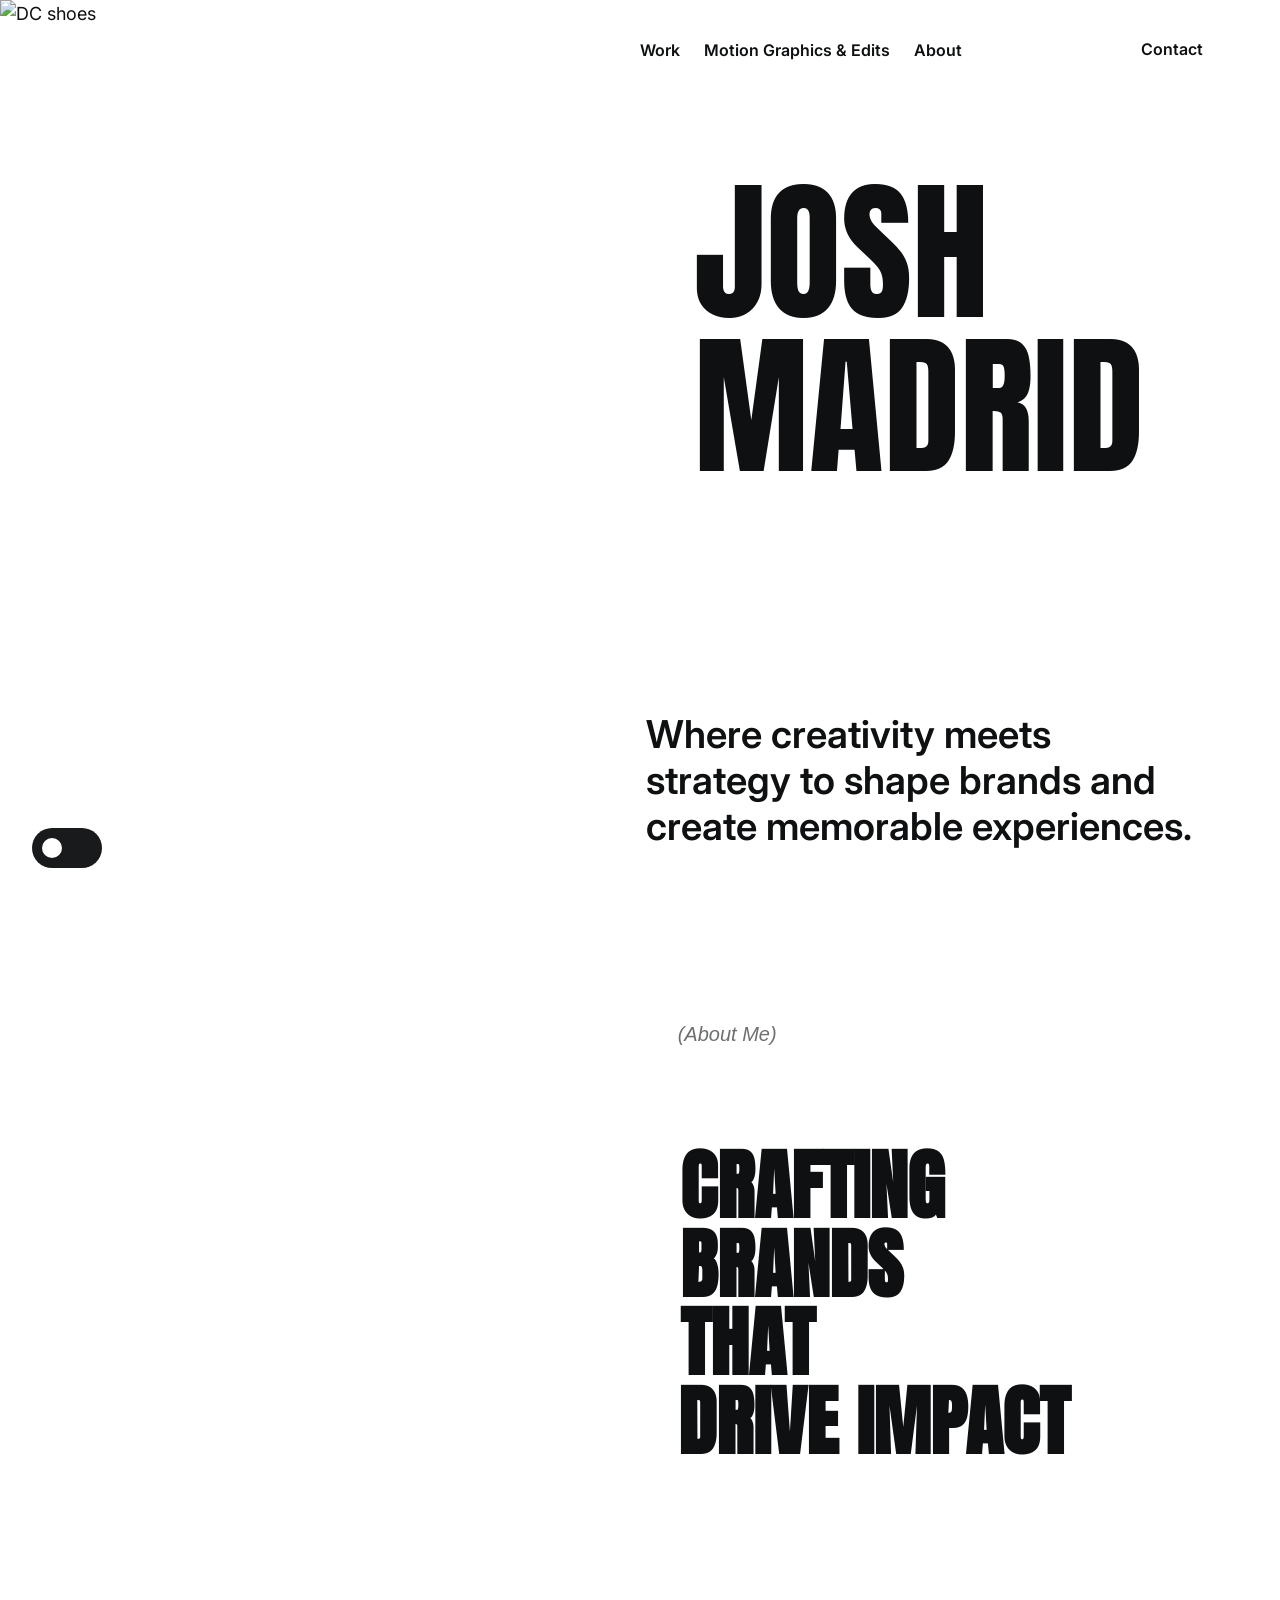
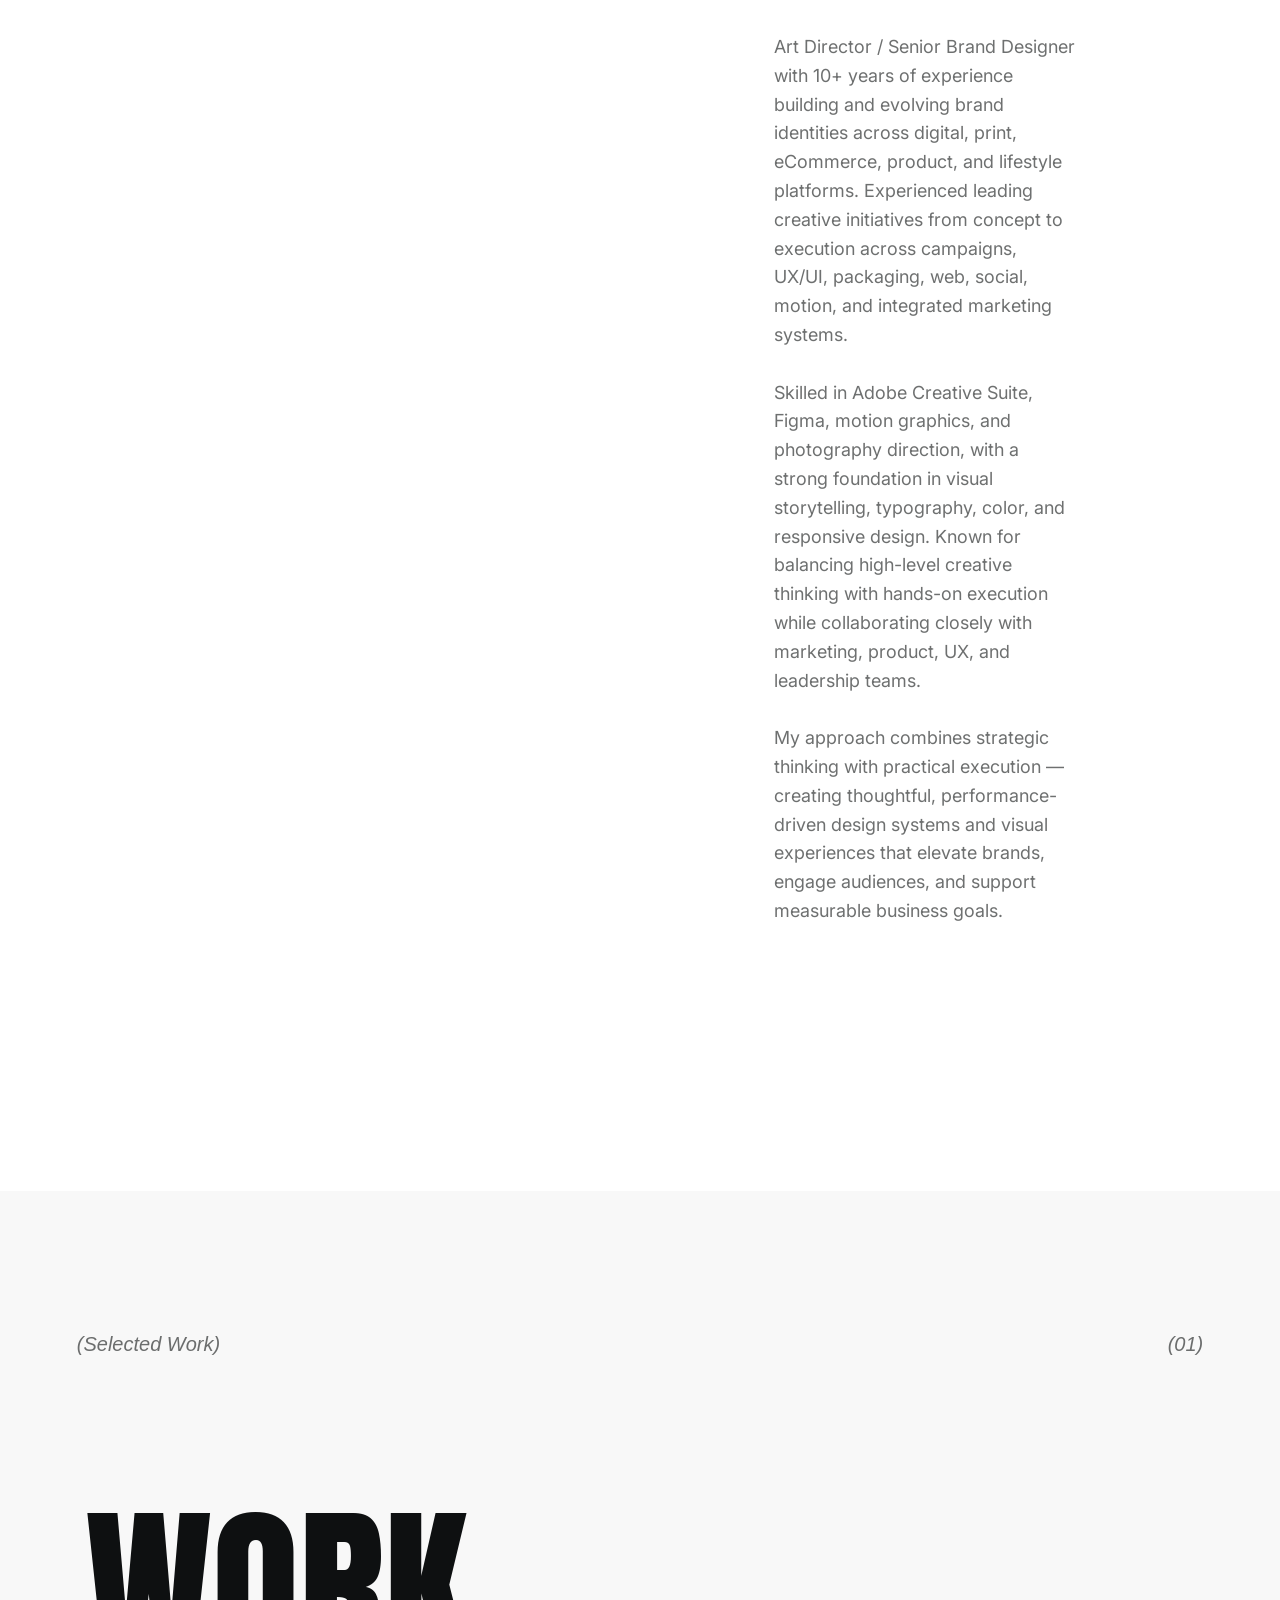
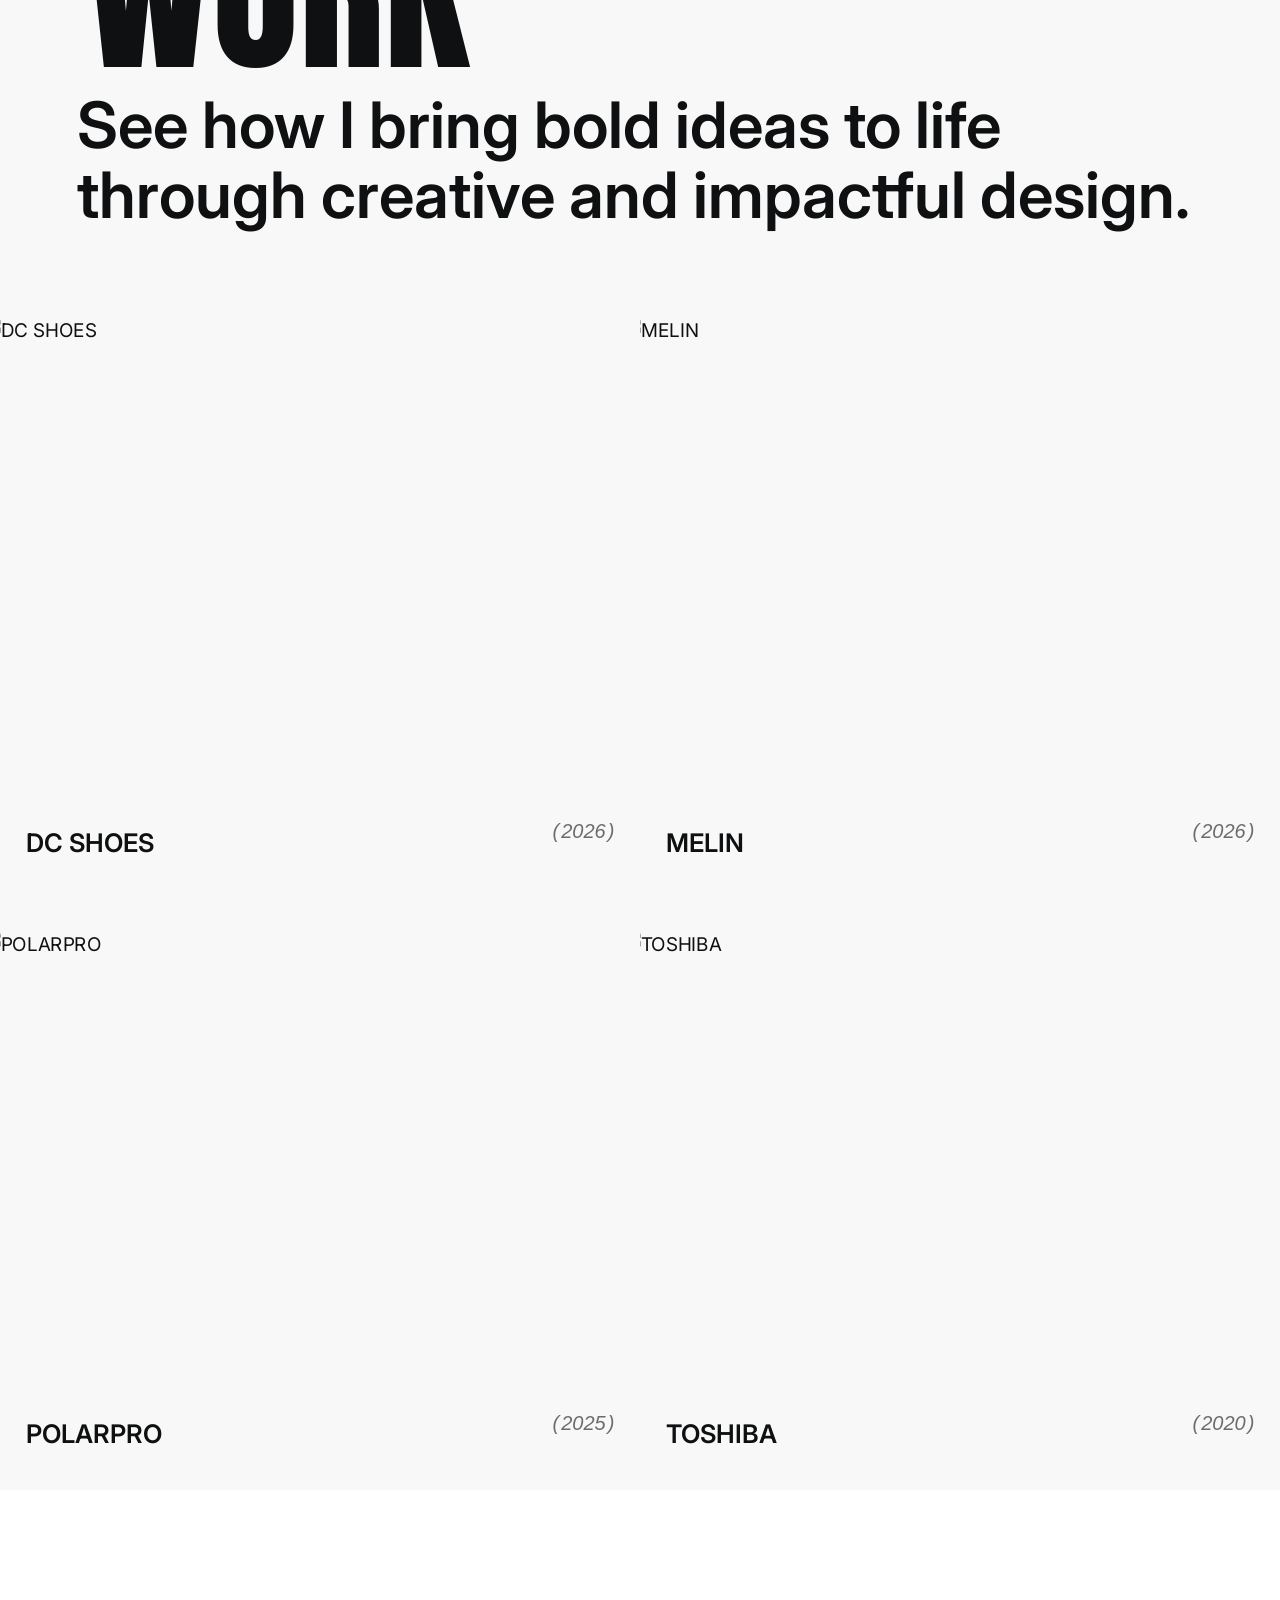
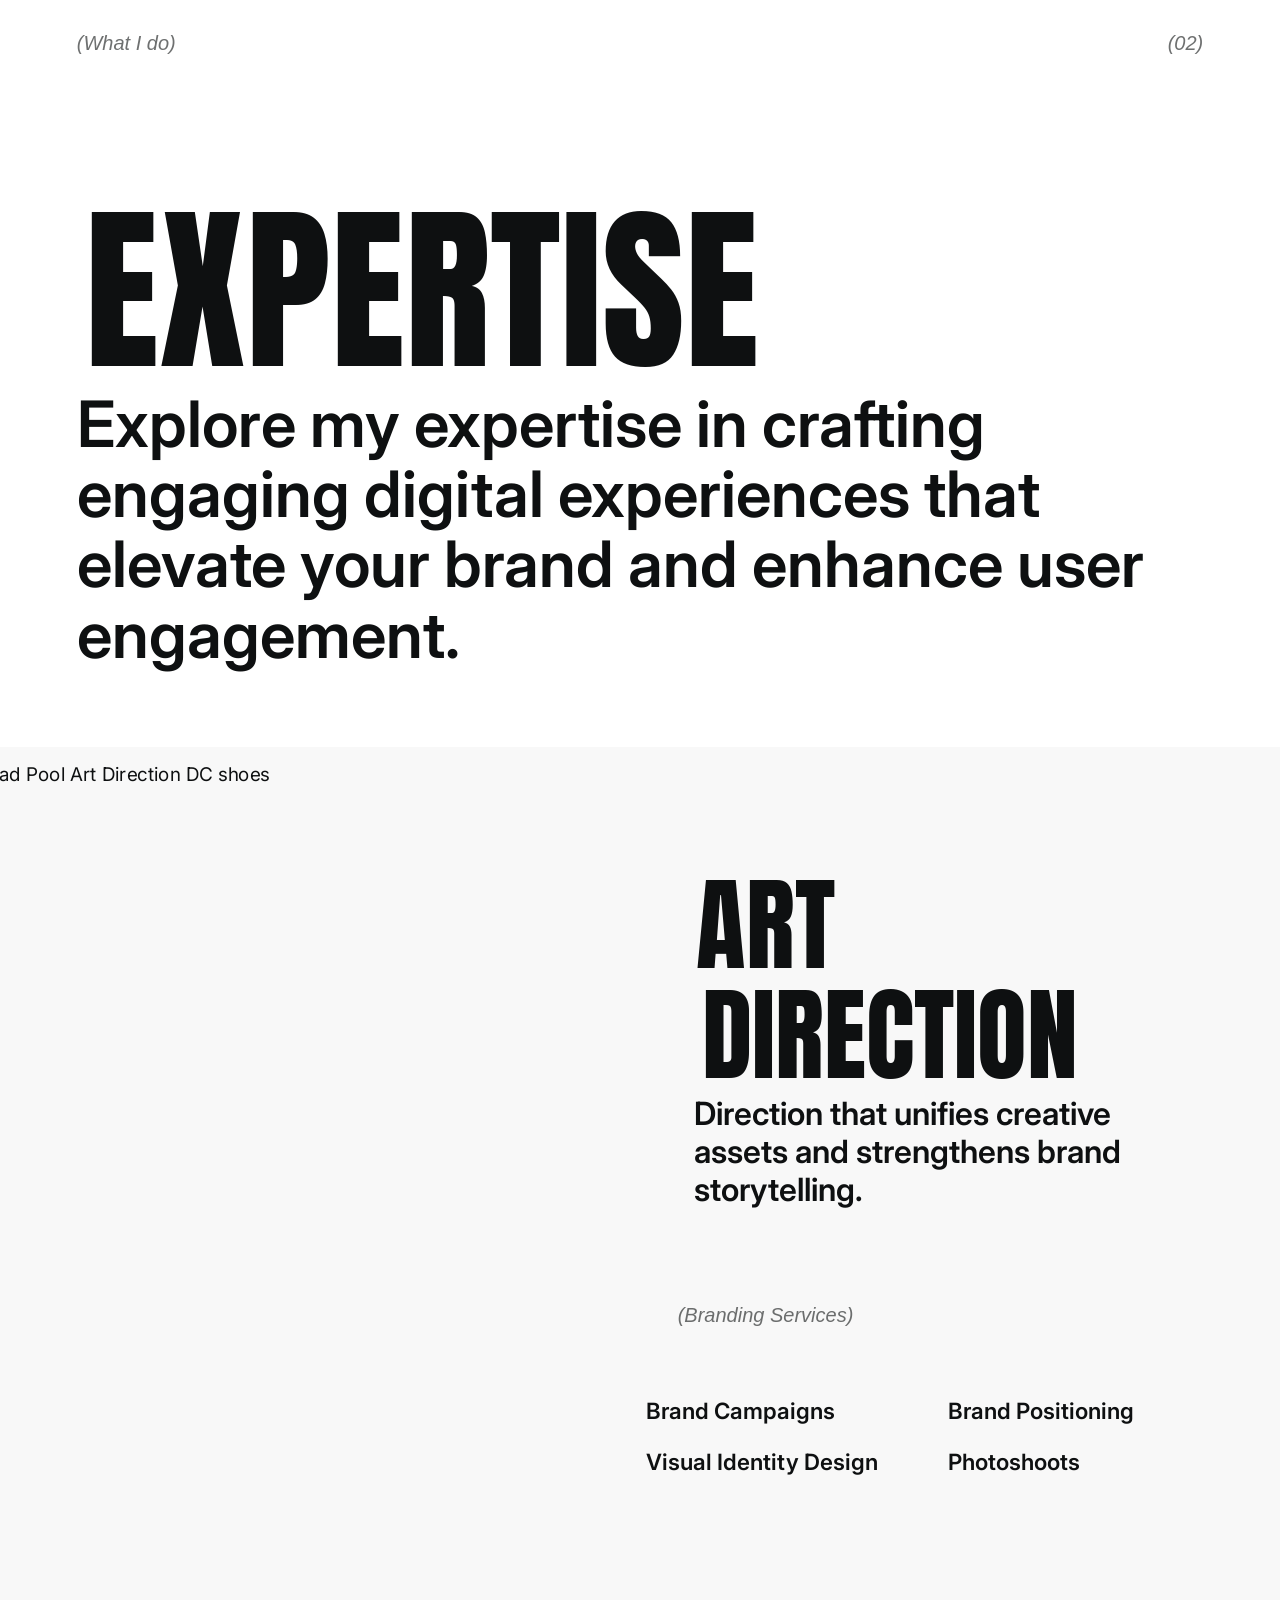
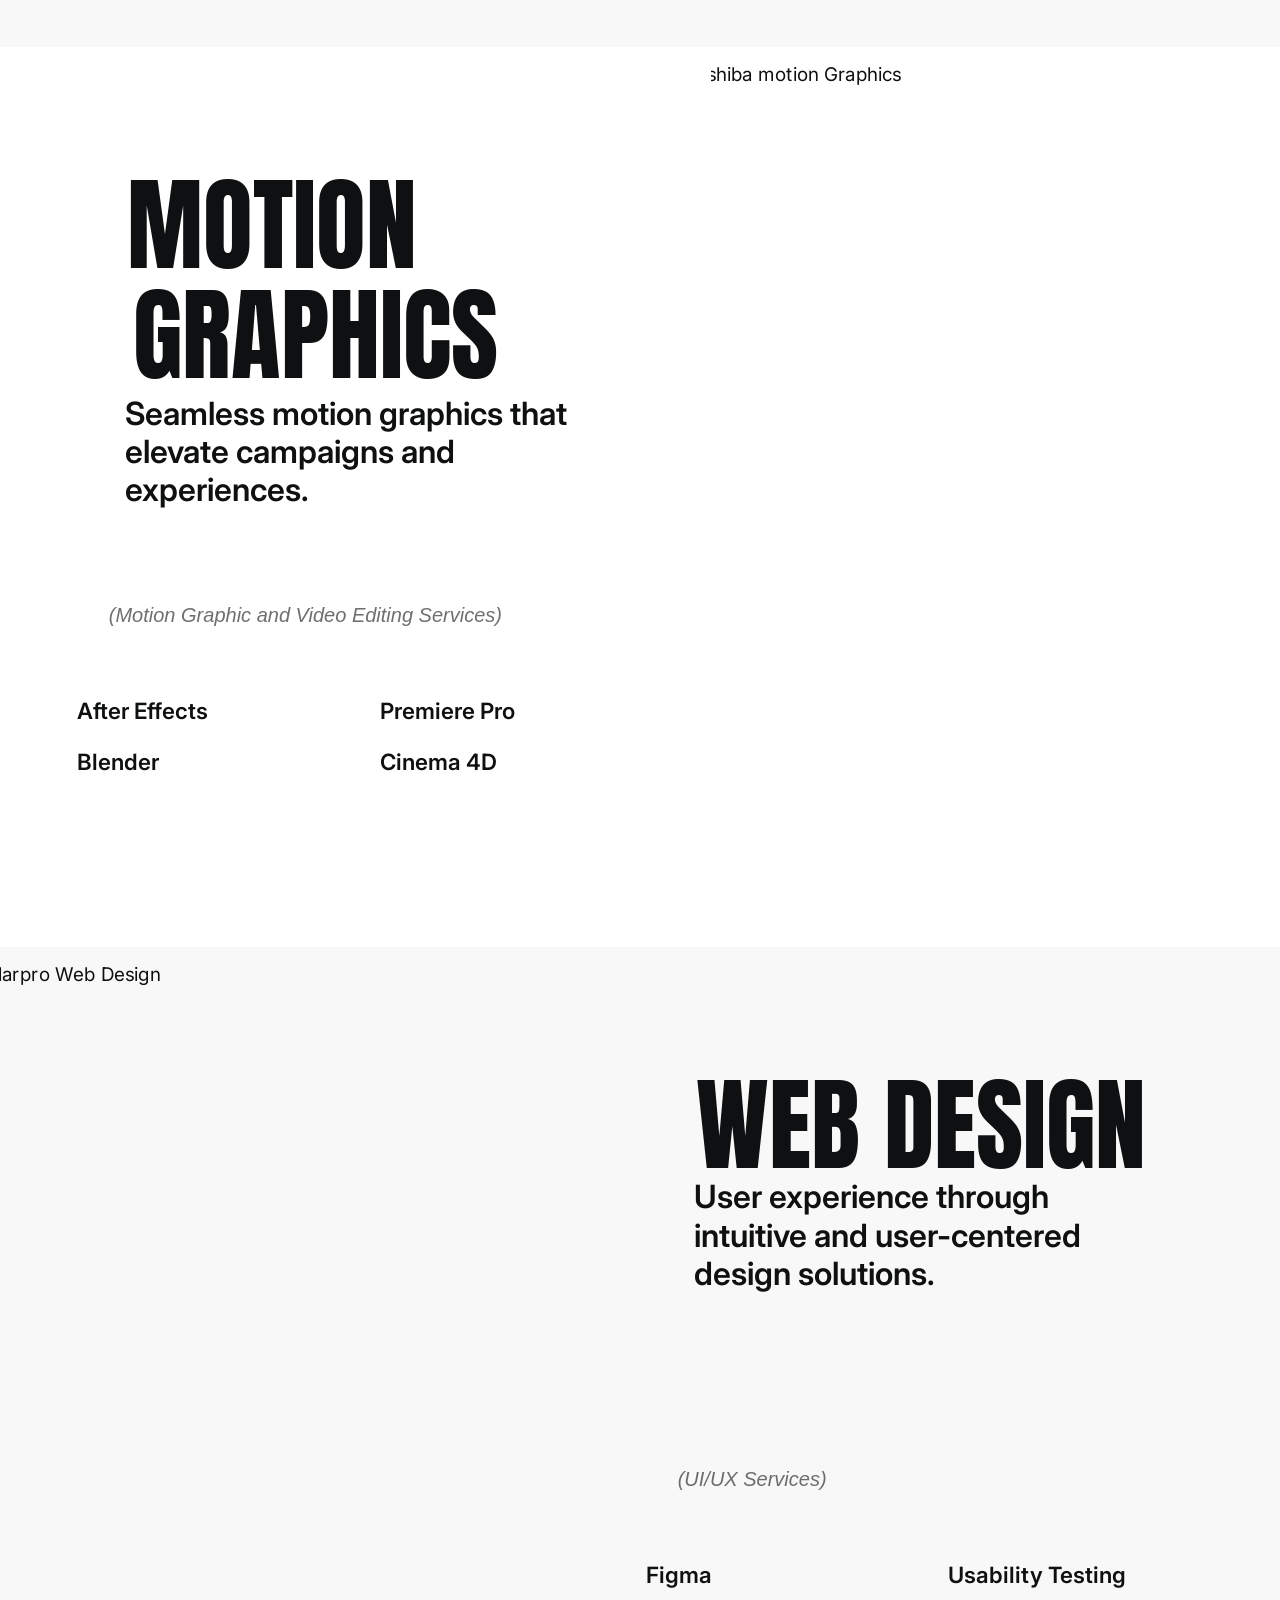
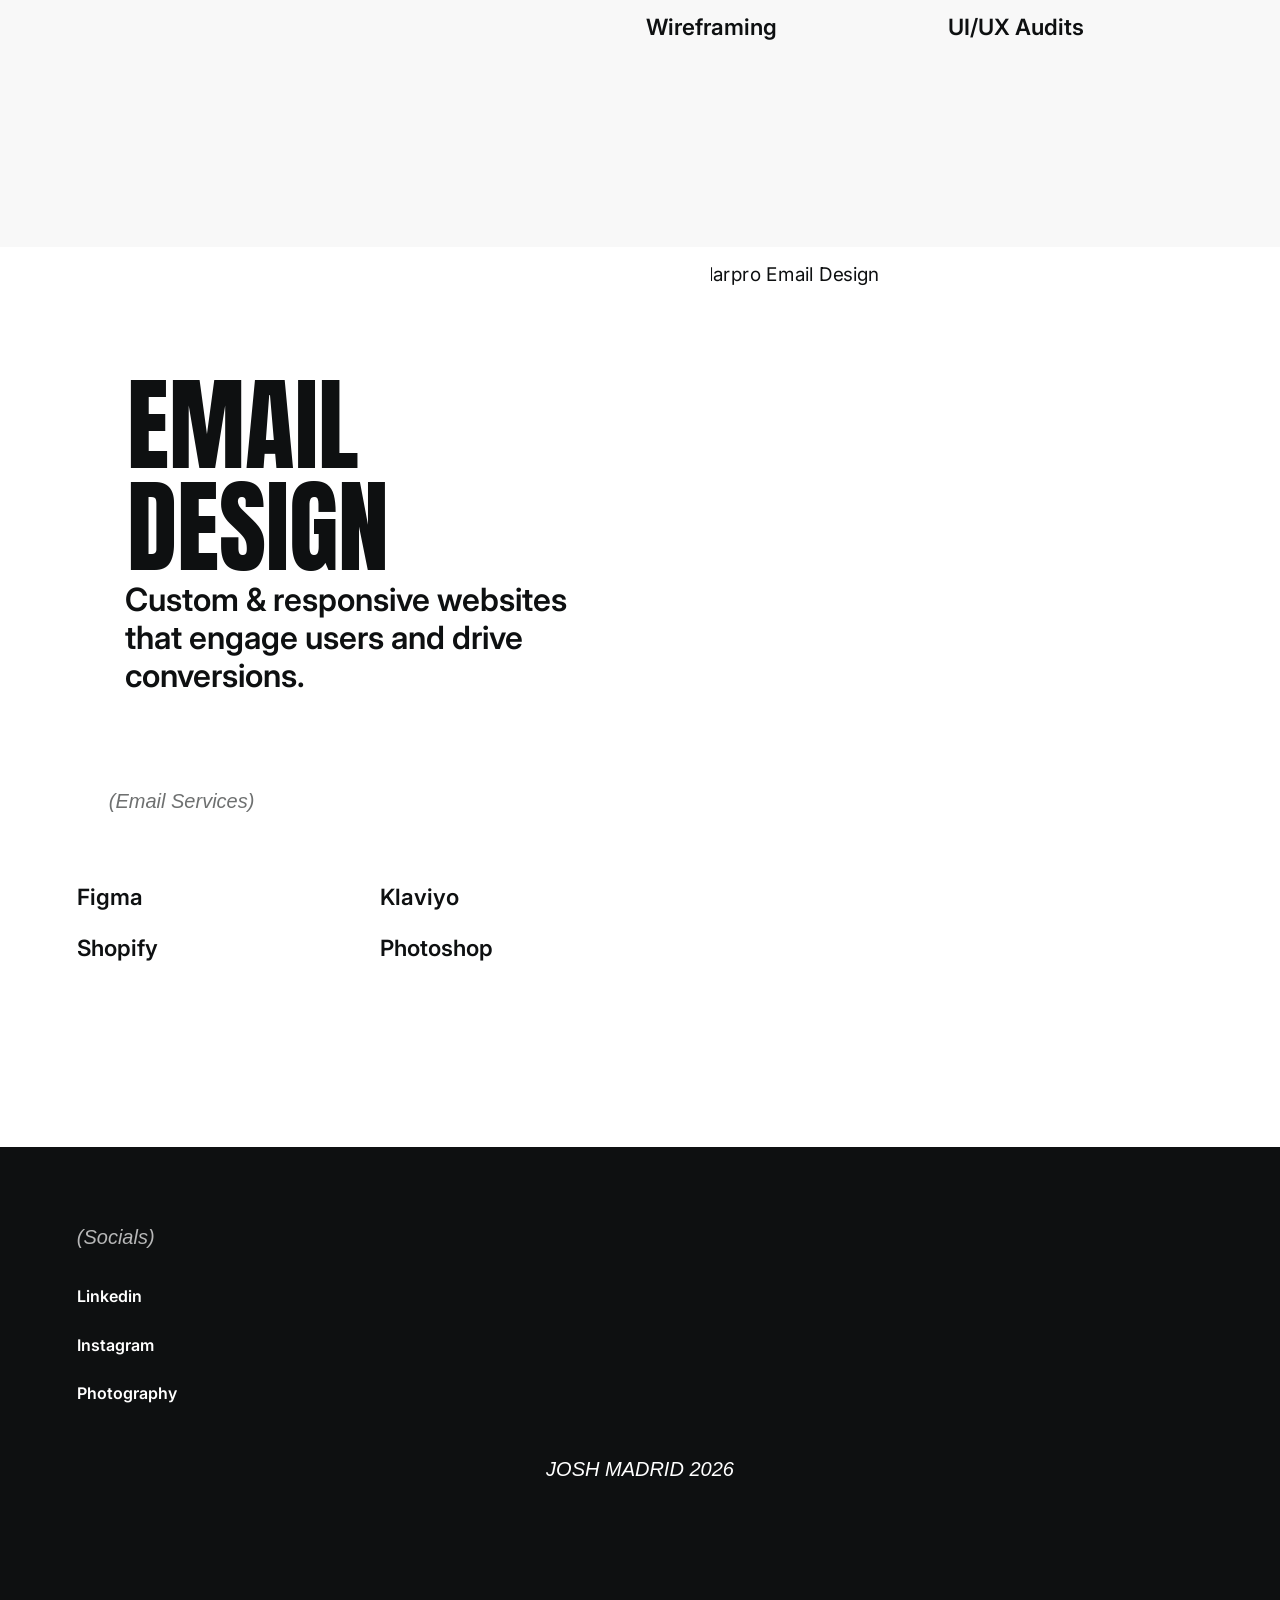
==== commit ef364daa: "fix logo and bio alignment" ====
--- a/index.html
+++ b/index.html
@@ -22,7 +22,7 @@
         <div class="overflow-hidden"><h1 class="heading-style-large">josh</h1></div>
         <div class="overflow-hidden"><h1 class="heading-style-large">madrid</h1></div>
       </div>
-      <div><div class="max-width-large"><p class="heading-alt-h2">Where creativity meets strategy to shape brands and create memorable experiences.</p></div></div>
+      <div><p class="heading-alt-h2">Where creativity meets strategy to shape brands and create memorable experiences.</p></div>
     </div>
     <div class="home-hero-right-bottom">
       <div class="margin-bottom margin-medium"><div class="text-meta text-color-muted">(About Me)</div></div>
@@ -33,8 +33,8 @@
         <div class="overflow-hidden"><h2 class="heading-style-h2"><strong>drive impact</strong></h2></div>
       </div>
       <div class="margin-bottom margin-xhuge">
-        <div class="max-width-xhuge">
-          <p class="text-color-muted">Art Director / Senior Brand Designer with 10+ years of experience building and evolving brand identities across digital, print, eCommerce, product, and lifestyle platforms. Experienced leading creative initiatives from concept to execution across campaigns, UX/UI, packaging, web, social, motion, and integrated marketing systems.<br><br>Skilled in Adobe Creative Suite, Figma, motion graphics, and photography direction, with a strong foundation in visual storytelling, typography, color, and responsive design. Known for balancing high-level creative thinking with hands-on execution while collaborating closely with marketing, product, UX, and leadership teams.<br><br>My approach combines strategic thinking with practical execution — creating thoughtful, performance-driven design systems and visual experiences that elevate brands, engage audiences, and support measurable business goals.</p>
+        <div style="width:100%;padding-left:0;">
+          <p class="text-color-muted" style="padding-left:0;">Art Director / Senior Brand Designer with 10+ years of experience building and evolving brand identities across digital, print, eCommerce, product, and lifestyle platforms. Experienced leading creative initiatives from concept to execution across campaigns, UX/UI, packaging, web, social, motion, and integrated marketing systems.<br><br>Skilled in Adobe Creative Suite, Figma, motion graphics, and photography direction, with a strong foundation in visual storytelling, typography, color, and responsive design. Known for balancing high-level creative thinking with hands-on execution while collaborating closely with marketing, product, UX, and leadership teams.<br><br>My approach combines strategic thinking with practical execution — creating thoughtful, performance-driven design systems and visual experiences that elevate brands, engage audiences, and support measurable business goals.</p>
         </div>
       </div>
     </div>
--- a/css/webflow.css
+++ b/css/webflow.css
@@ -81,7 +81,7 @@
 .heading-alt-small { font-family: var(--global--body-font-family); text-transform: none; font-size: 5vw; font-weight: 600; line-height: 110%; }
 
 .text-meta { font-family: var(--text-meta--font-family); font-size: var(--text-meta--font-size); letter-spacing: var(--text-meta--letter-spacing); font-style: italic; font-weight: 500; line-height: 130%; }
-.text-color-muted { color: var(--global-colors--text-muted); padding-top: 12px; padding-bottom: 35px; text-decoration: none; }
+.text-color-muted { color: var(--global-colors--text-muted); padding-top: 12px; padding-bottom: 35px; padding-left: 0; text-decoration: none; }
 .text-color-muted-inverse { color: var(--global-colors--text-muted-inverse); }
 .text-rich-text { font-size: 18px; line-height: 180%; }
 .text-rich-text.text-color-muted p { color: var(--global-colors--text-muted); }
@@ -319,6 +319,17 @@
 .toggle-color { z-index: 999; background-color: var(--global-colors--background-primary-muted); cursor: pointer; border-radius: 500px; display: flex; justify-content: flex-start; align-items: center; width: 70px; height: 40px; padding: 10px; position: fixed; bottom: 2rem; left: 2rem; }
 .toggle-color-dot { background-color: var(--global-colors--background-default); border-radius: 50%; width: 20px; height: 20px; }
 .dark-mode { display: none; }
+
+/* NAV LOGO — large fixed header is on white: black logo */
+.show-tablet .light-mode { display: block; }
+.show-tablet .dark-mode { display: none; }
+/* header-small is absolute over dark image: white logo */
+.header-small .light-mode { display: none; }
+.header-small .dark-mode { display: block; }
+
+/* Bio paragraph flush left */
+.home-hero-right-bottom p { padding-left: 0 !important; }
+.home-hero-right-top .heading-alt-h2 { padding-left: 0; }
 
 /* ===== RESPONSIVE ===== */
 @media screen and (min-width: 1440px) {
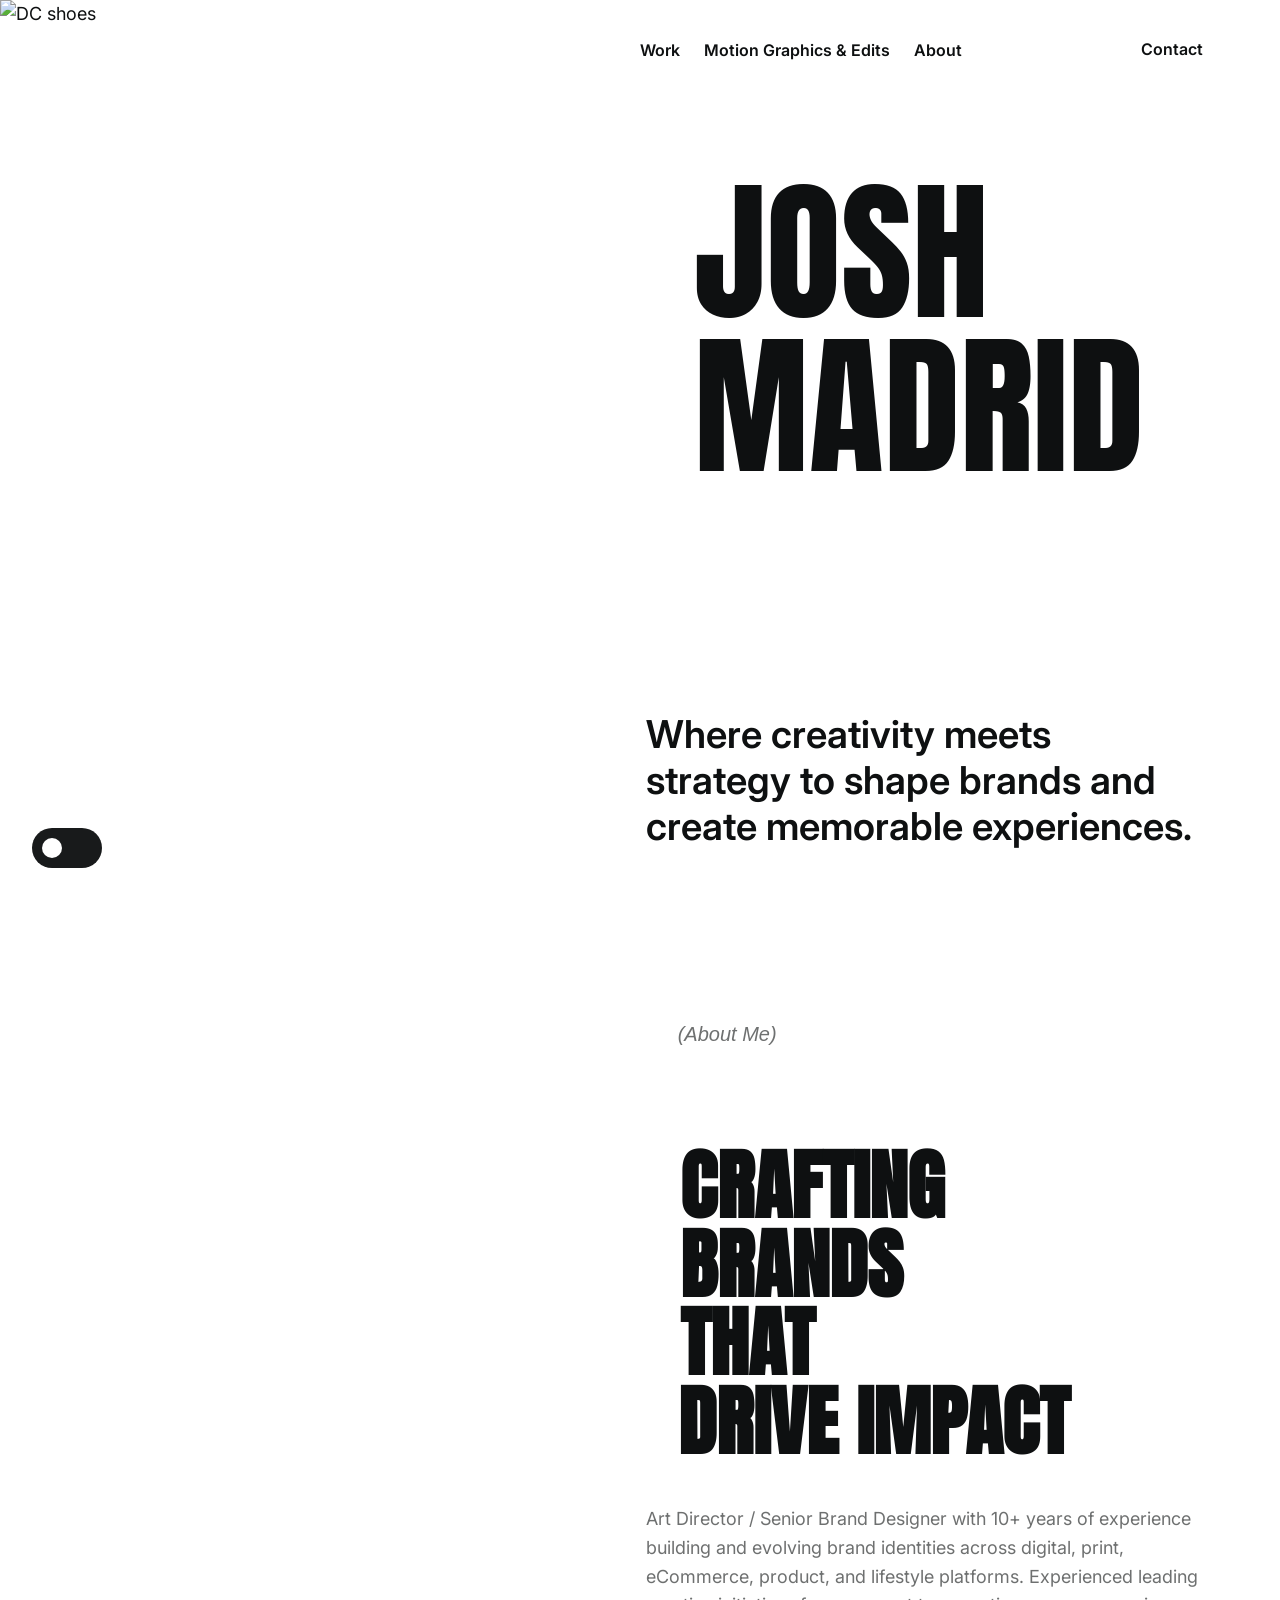
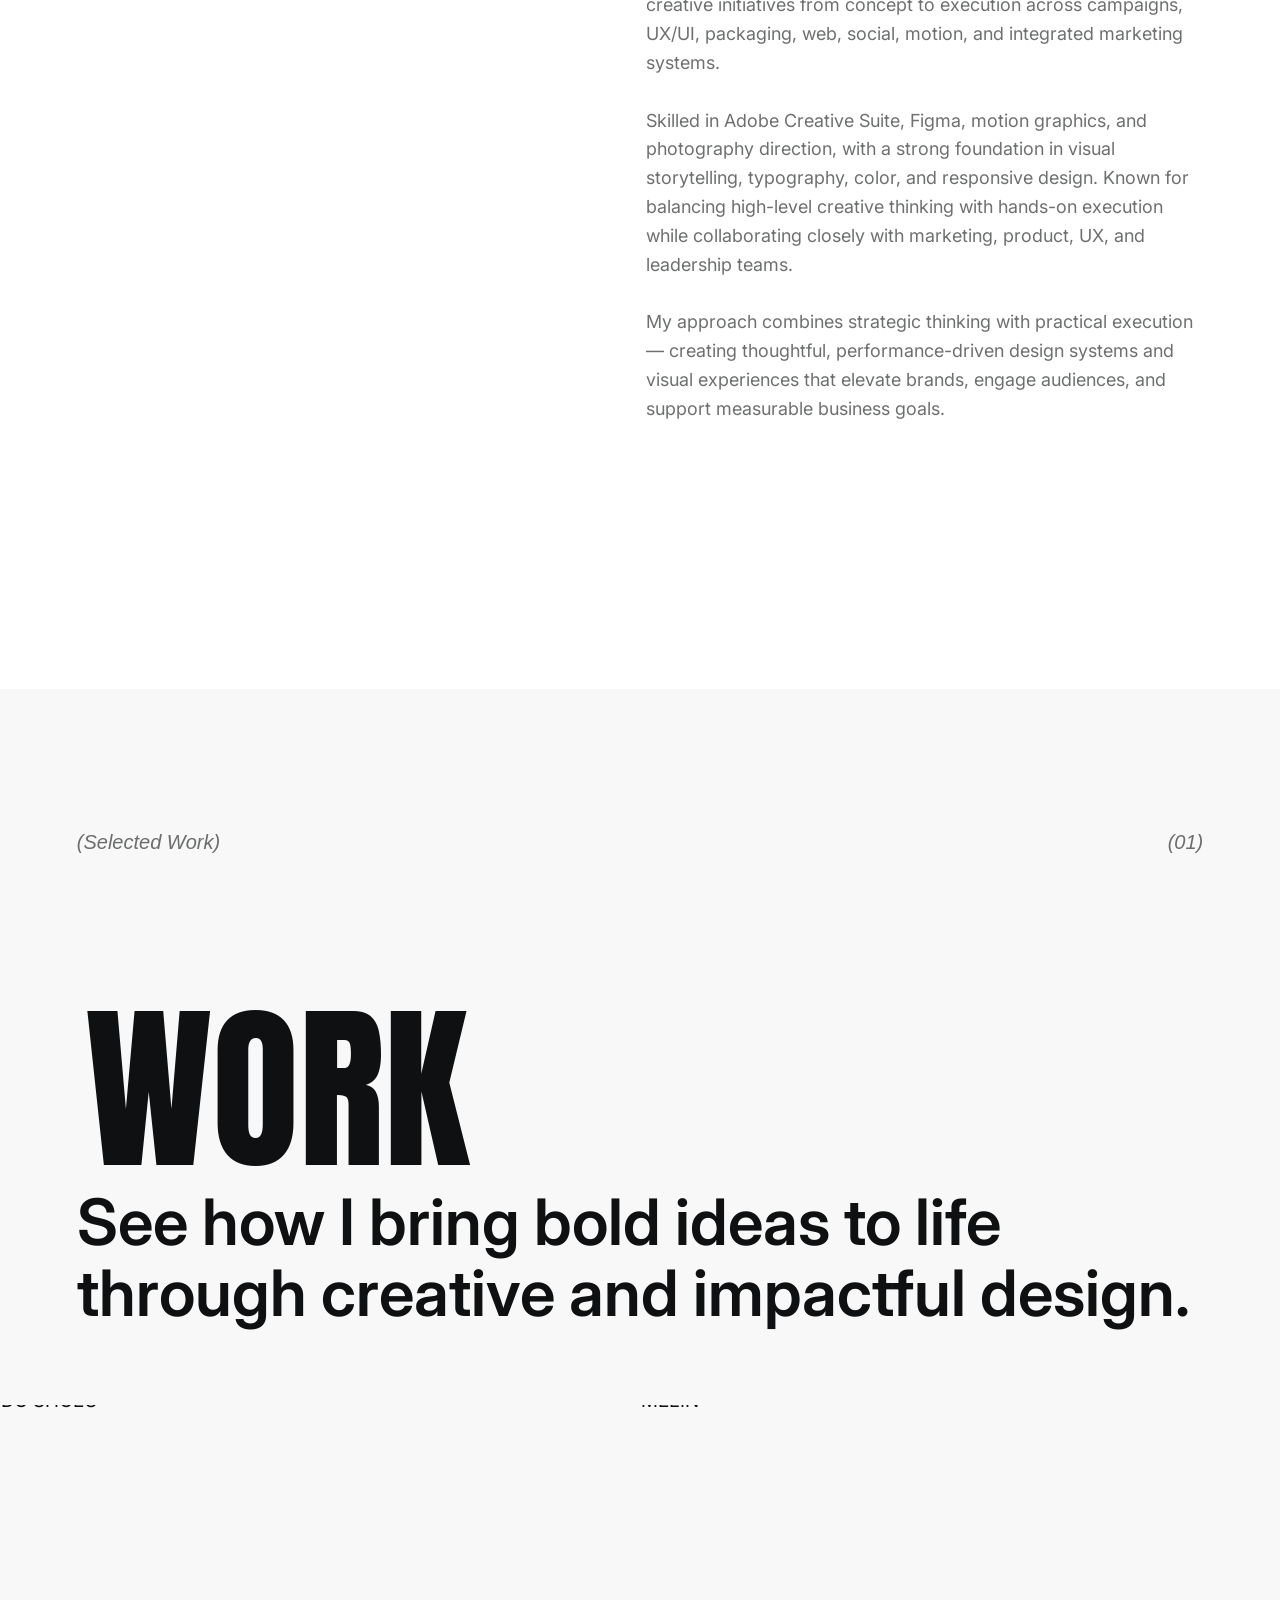
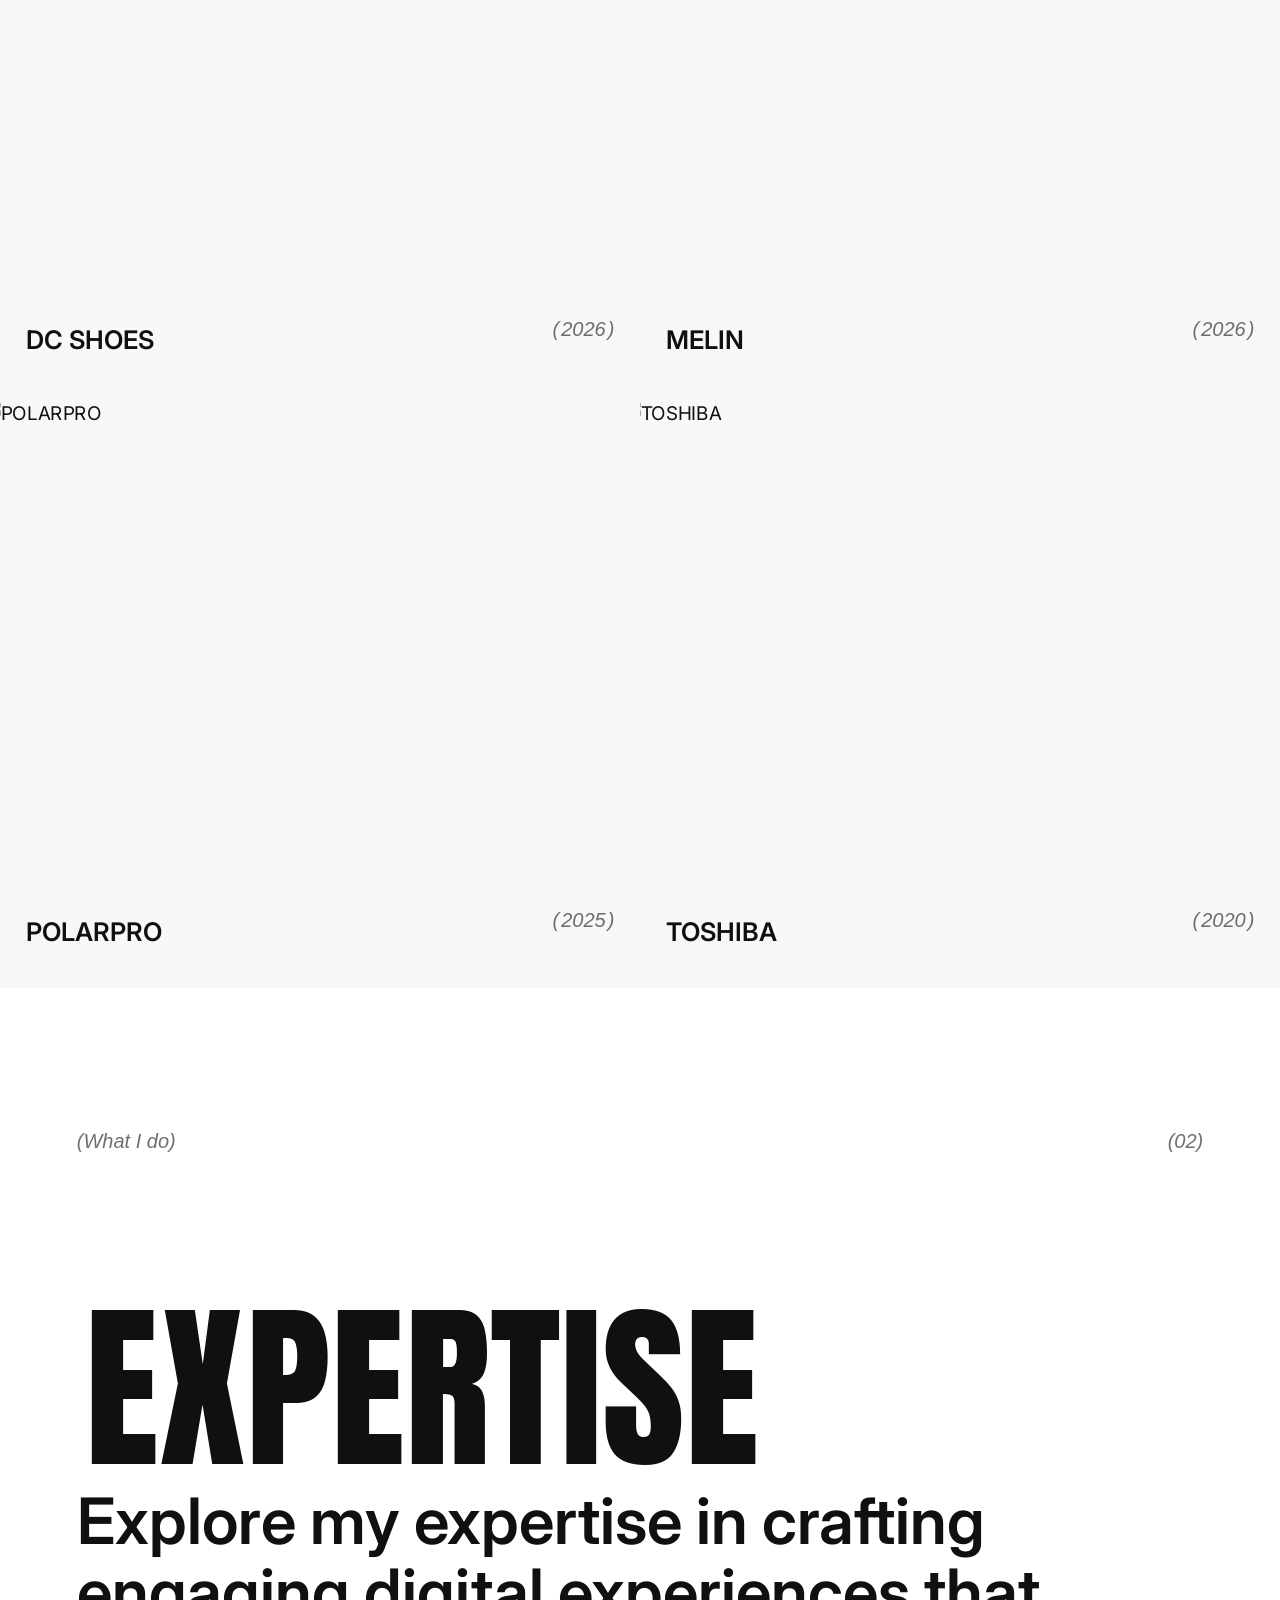
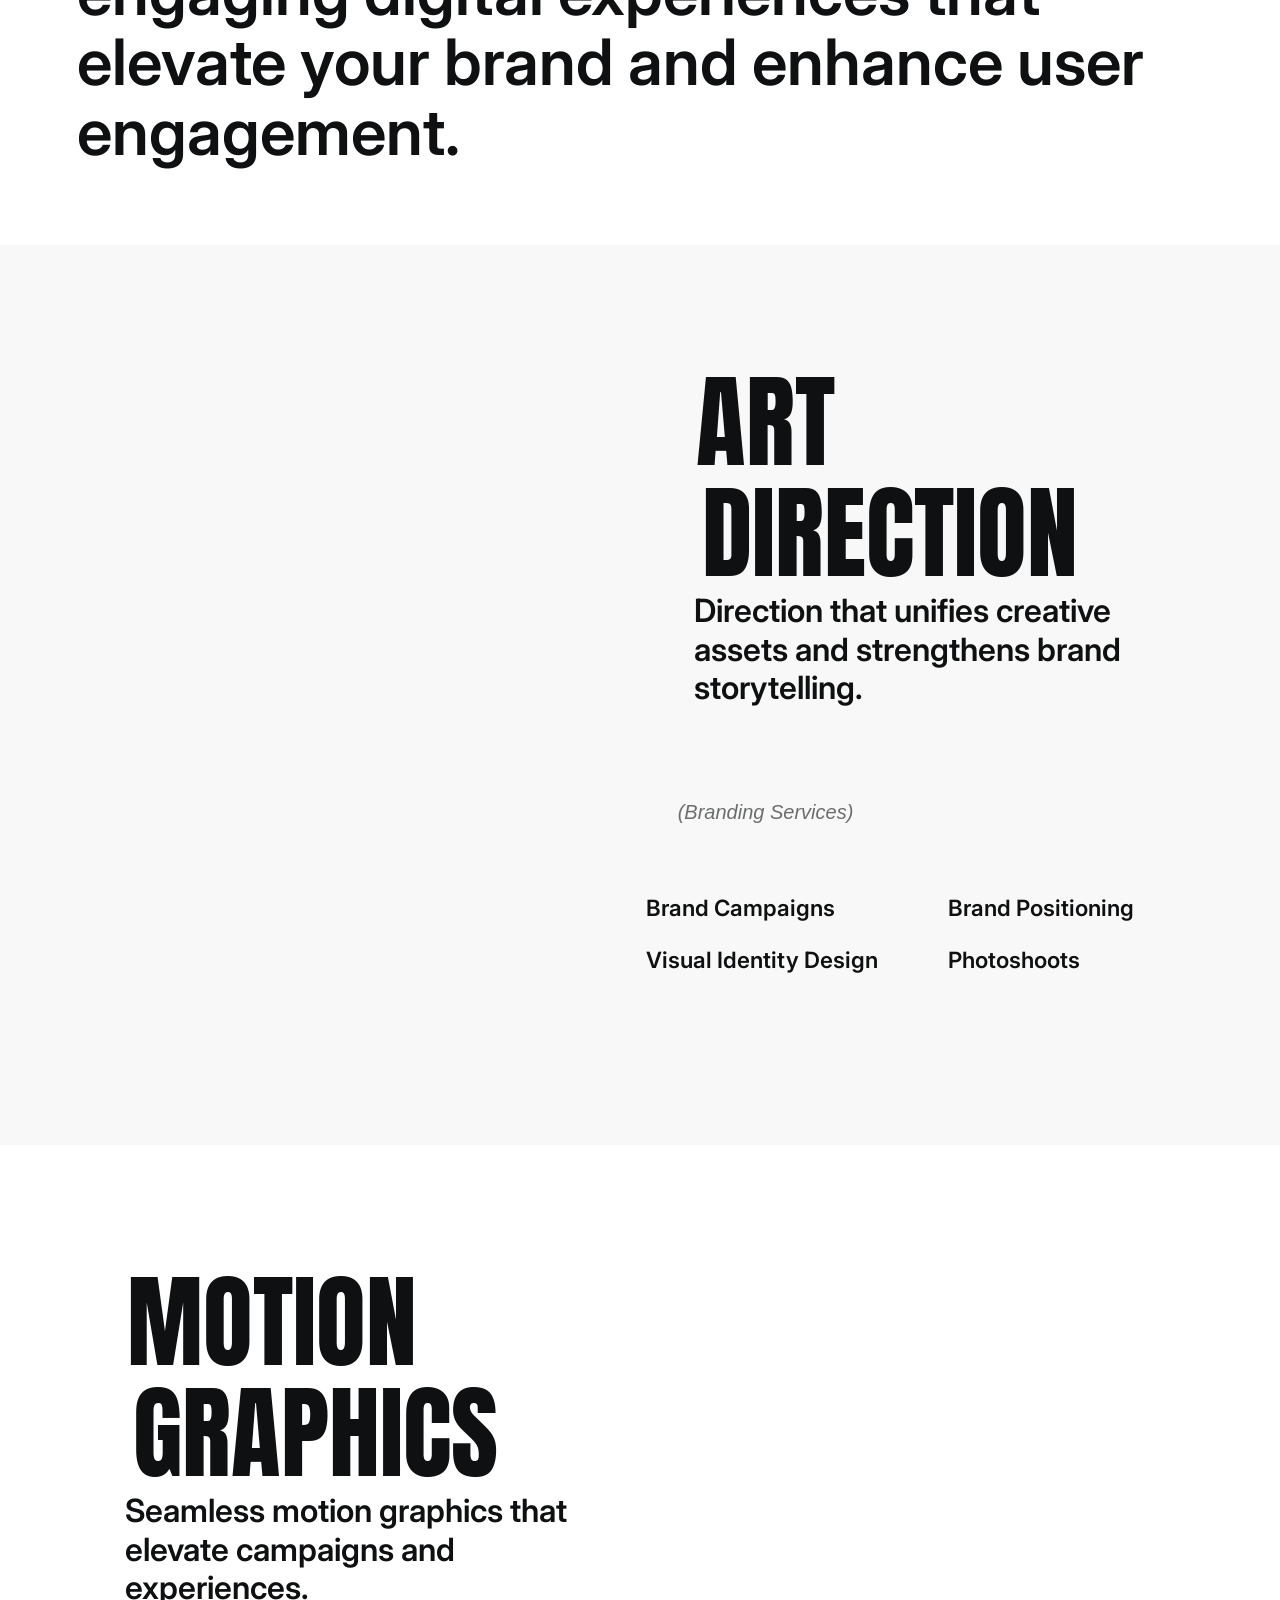
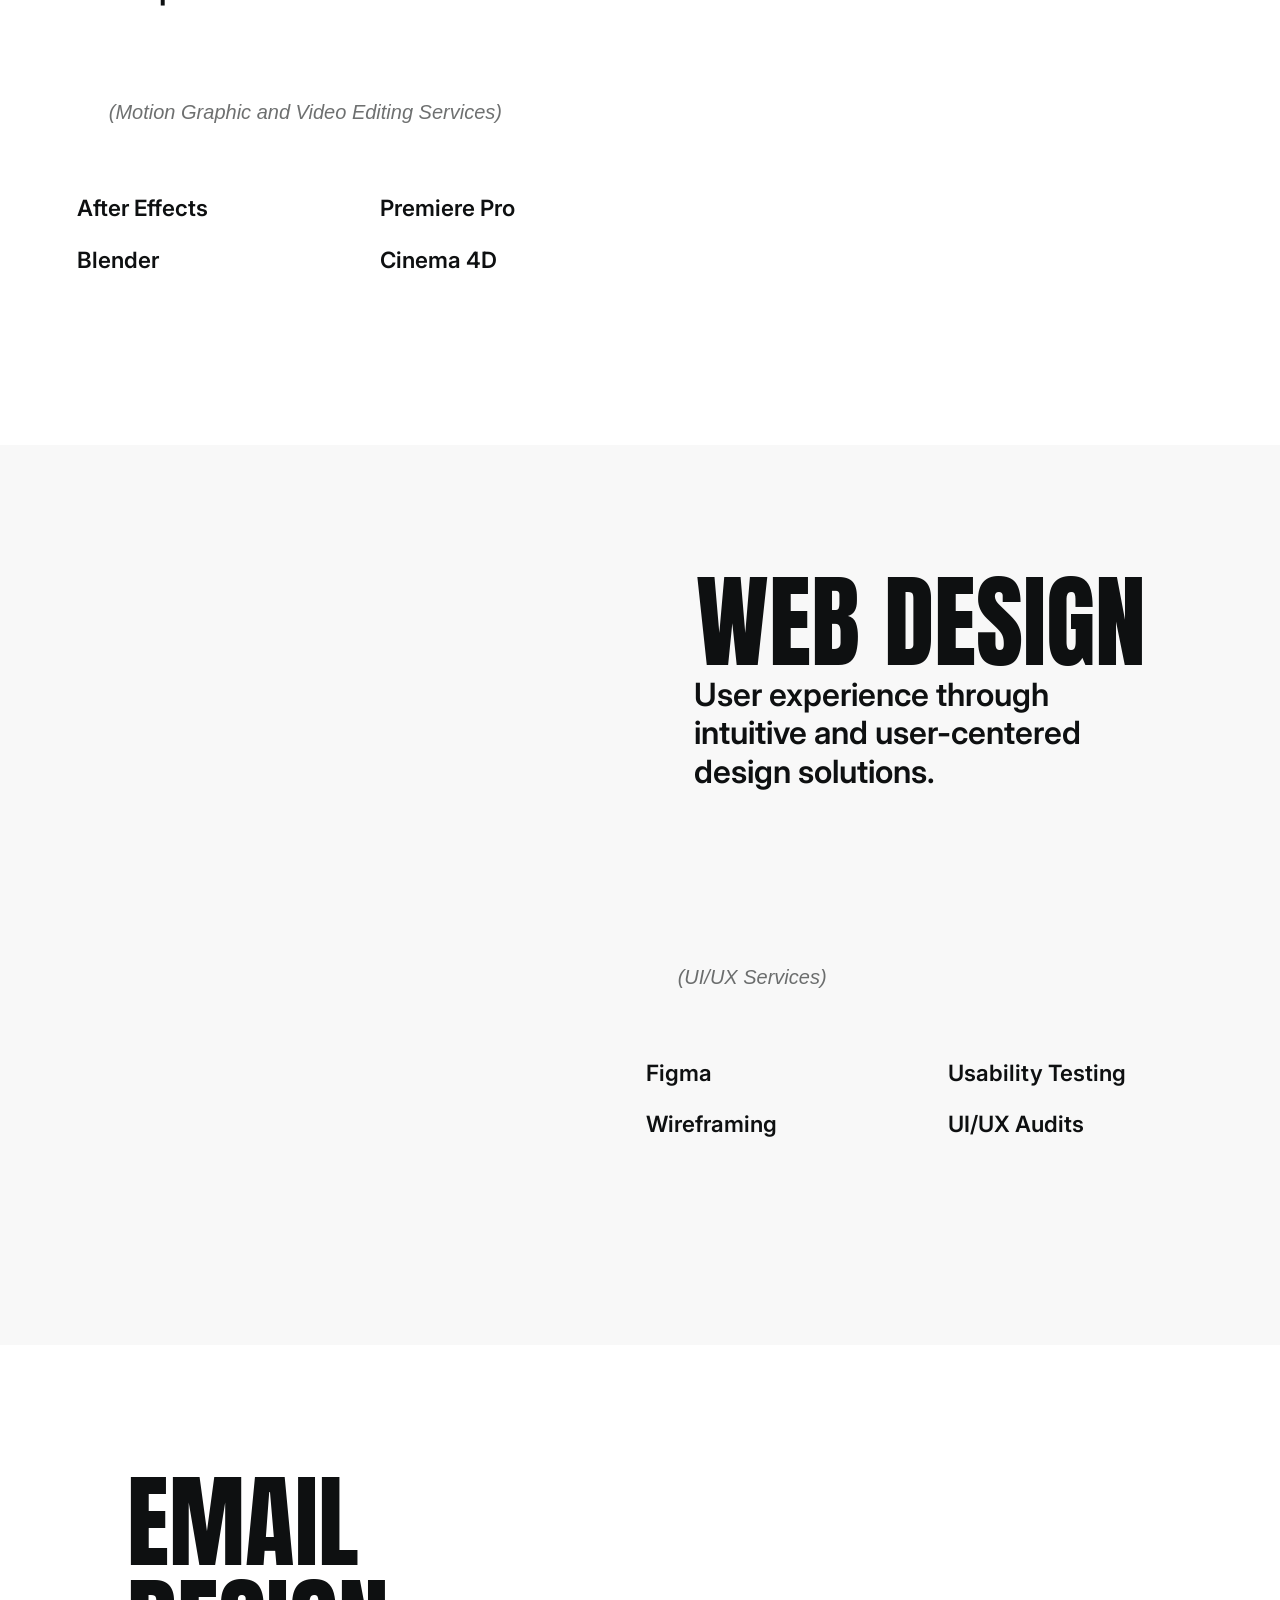
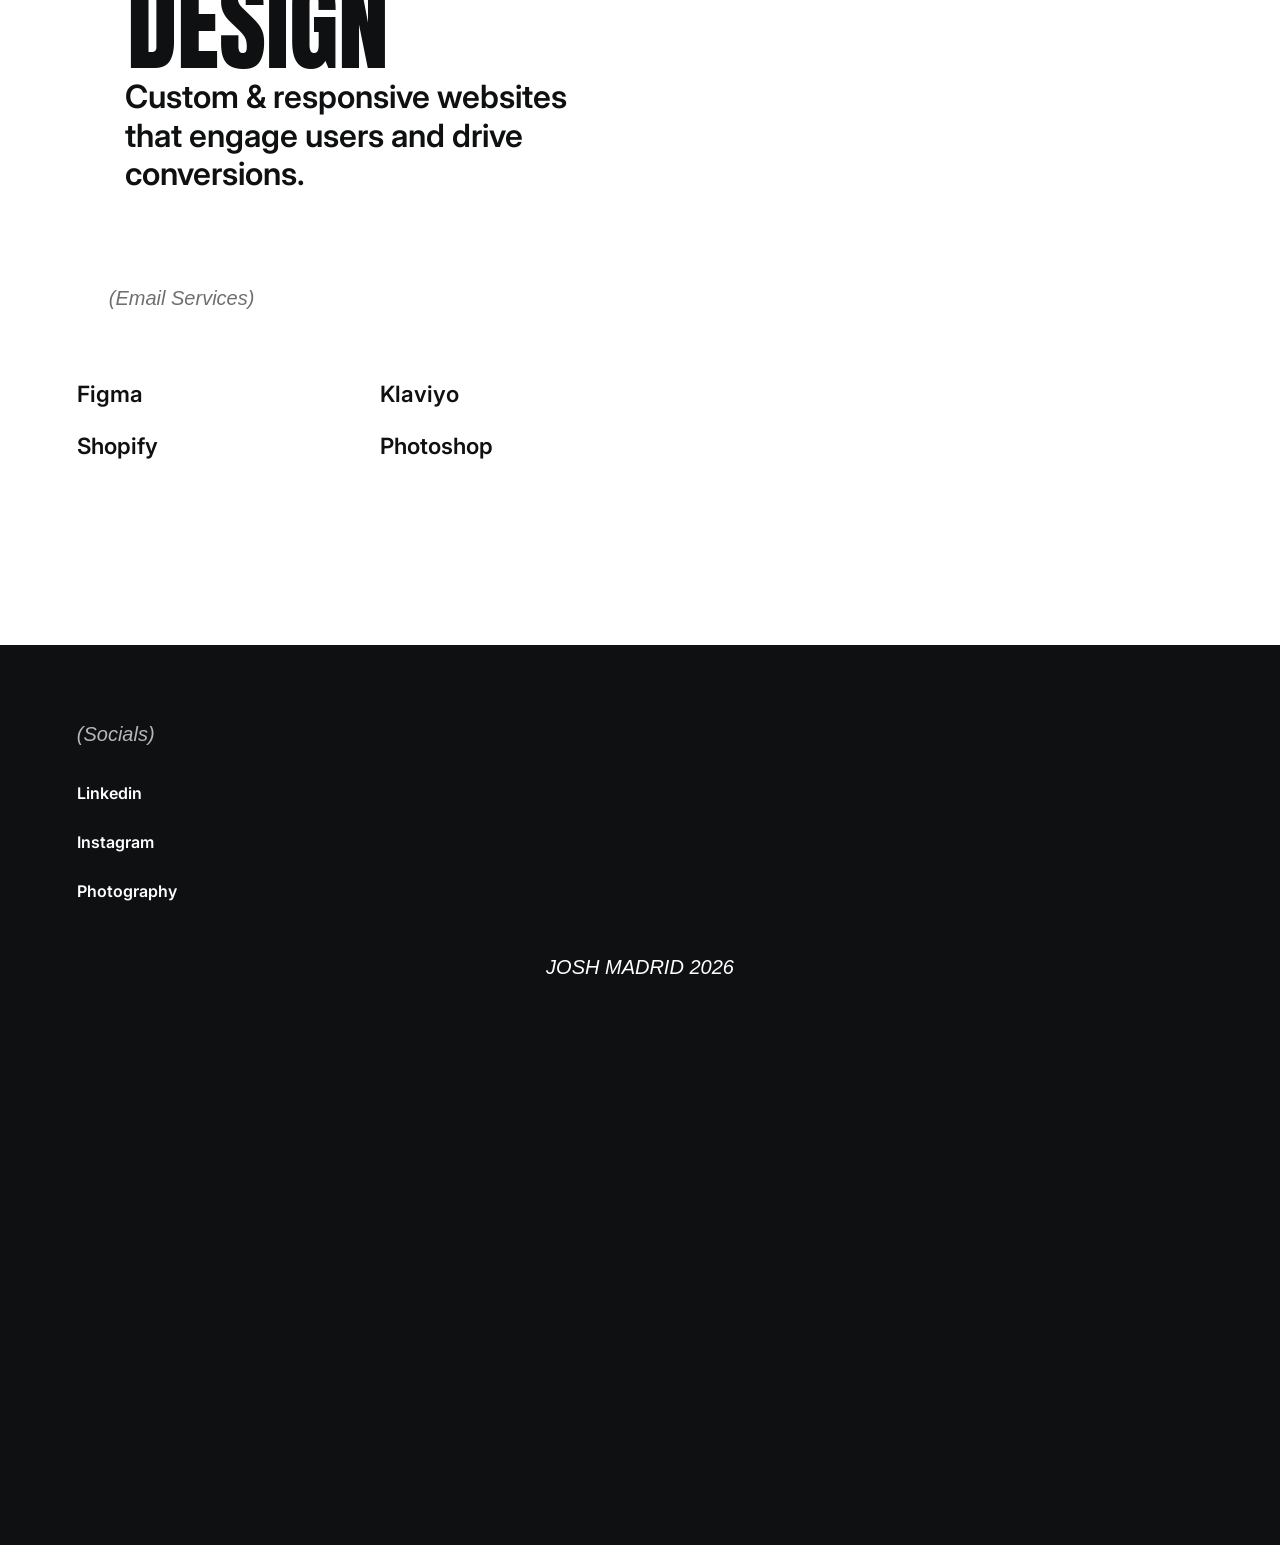
==== commit 1b9d37d4: "fix bio indent" ====
--- a/index.html
+++ b/index.html
@@ -33,8 +33,8 @@
         <div class="overflow-hidden"><h2 class="heading-style-h2"><strong>drive impact</strong></h2></div>
       </div>
       <div class="margin-bottom margin-xhuge">
-        <div style="width:100%;padding-left:0;">
-          <p class="text-color-muted" style="padding-left:0;">Art Director / Senior Brand Designer with 10+ years of experience building and evolving brand identities across digital, print, eCommerce, product, and lifestyle platforms. Experienced leading creative initiatives from concept to execution across campaigns, UX/UI, packaging, web, social, motion, and integrated marketing systems.<br><br>Skilled in Adobe Creative Suite, Figma, motion graphics, and photography direction, with a strong foundation in visual storytelling, typography, color, and responsive design. Known for balancing high-level creative thinking with hands-on execution while collaborating closely with marketing, product, UX, and leadership teams.<br><br>My approach combines strategic thinking with practical execution — creating thoughtful, performance-driven design systems and visual experiences that elevate brands, engage audiences, and support measurable business goals.</p>
+        <div>
+          <p class="text-color-muted">Art Director / Senior Brand Designer with 10+ years of experience building and evolving brand identities across digital, print, eCommerce, product, and lifestyle platforms. Experienced leading creative initiatives from concept to execution across campaigns, UX/UI, packaging, web, social, motion, and integrated marketing systems.<br><br>Skilled in Adobe Creative Suite, Figma, motion graphics, and photography direction, with a strong foundation in visual storytelling, typography, color, and responsive design. Known for balancing high-level creative thinking with hands-on execution while collaborating closely with marketing, product, UX, and leadership teams.<br><br>My approach combines strategic thinking with practical execution — creating thoughtful, performance-driven design systems and visual experiences that elevate brands, engage audiences, and support measurable business goals.</p>
         </div>
       </div>
     </div>
--- a/css/webflow.css
+++ b/css/webflow.css
@@ -98,7 +98,7 @@
 .margin-tiny { margin: .125rem; }
 .margin-xsmall { margin: .5rem; }
 .margin-xxsmall { margin: .25rem; }
-.margin-xhuge { margin: 8rem; }
+.margin-xhuge { margin-bottom: 8rem; margin-top: 0; margin-left: 0; margin-right: 0; }
 
 /* HEADER - large (show-tablet wrapper) */
 .header { z-index: 1000; background-color: var(--global-colors--background-default); position: fixed; inset: 0% 0% auto; }
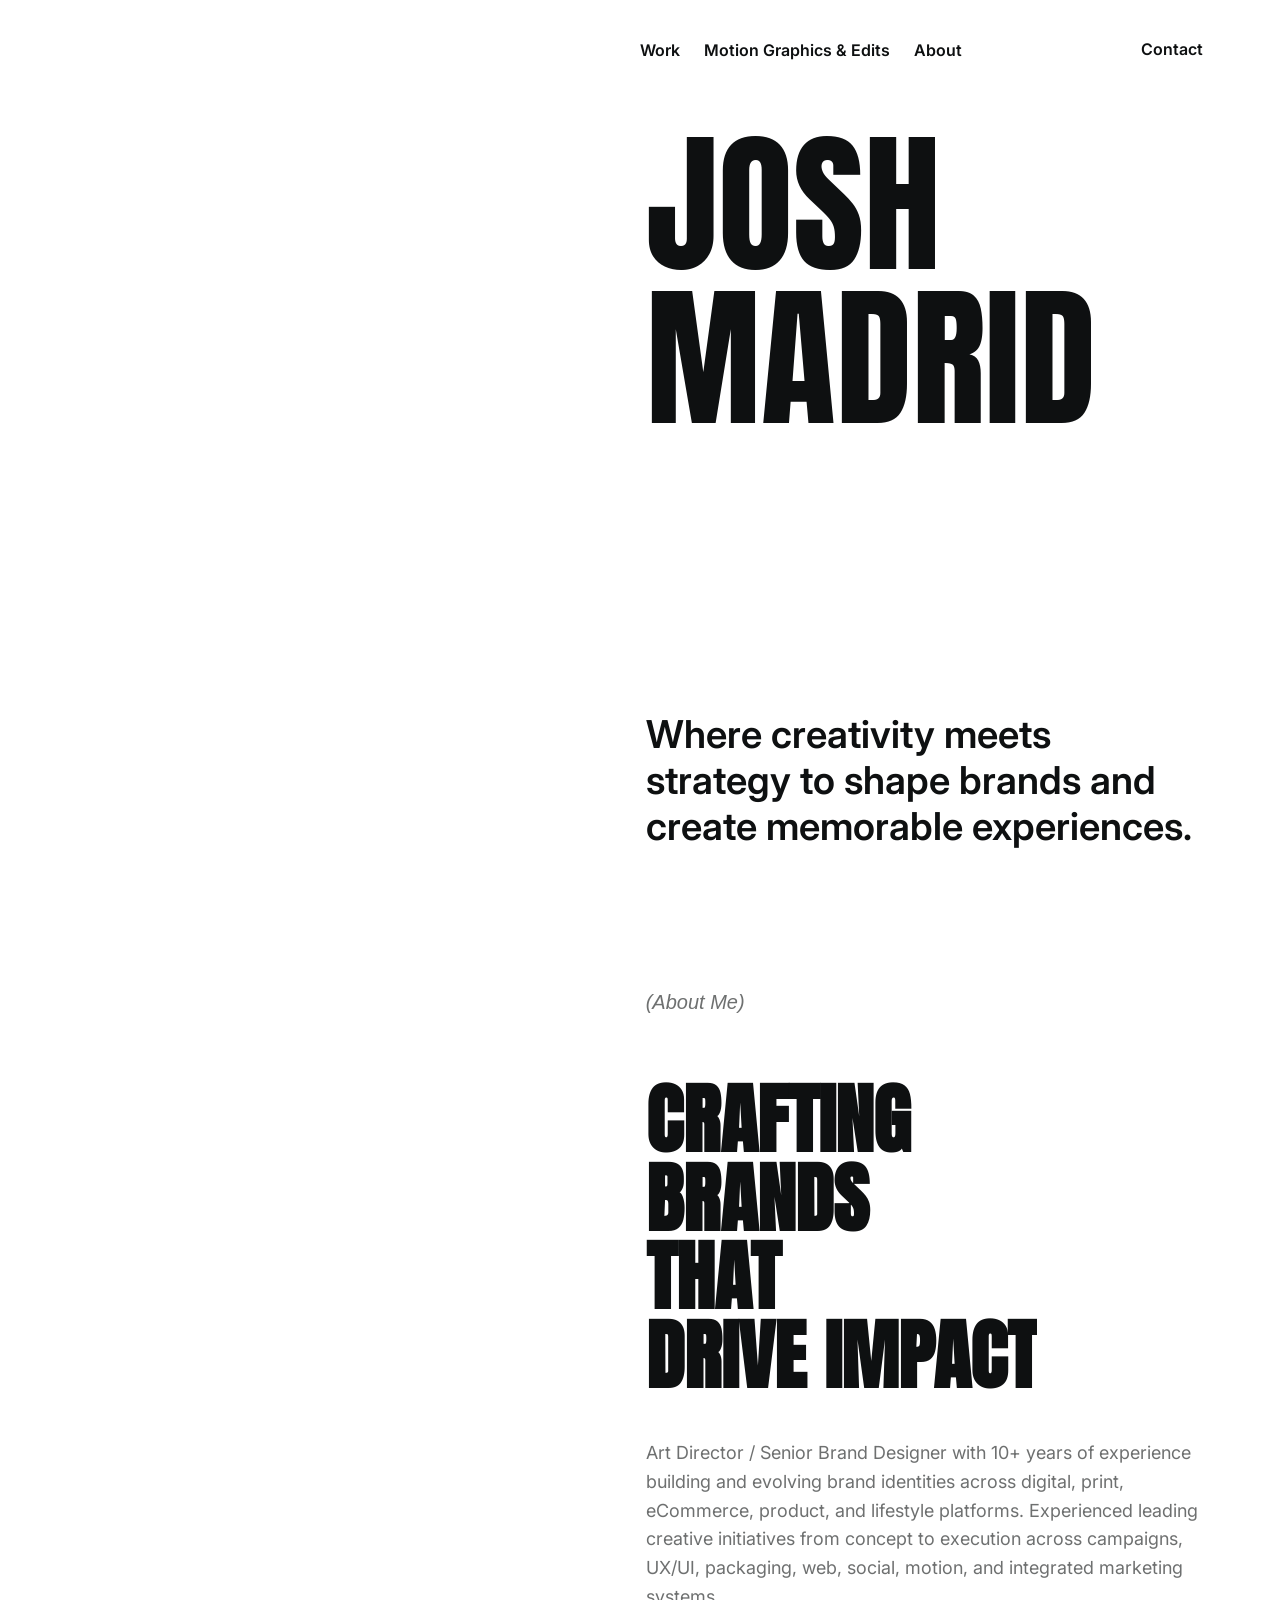
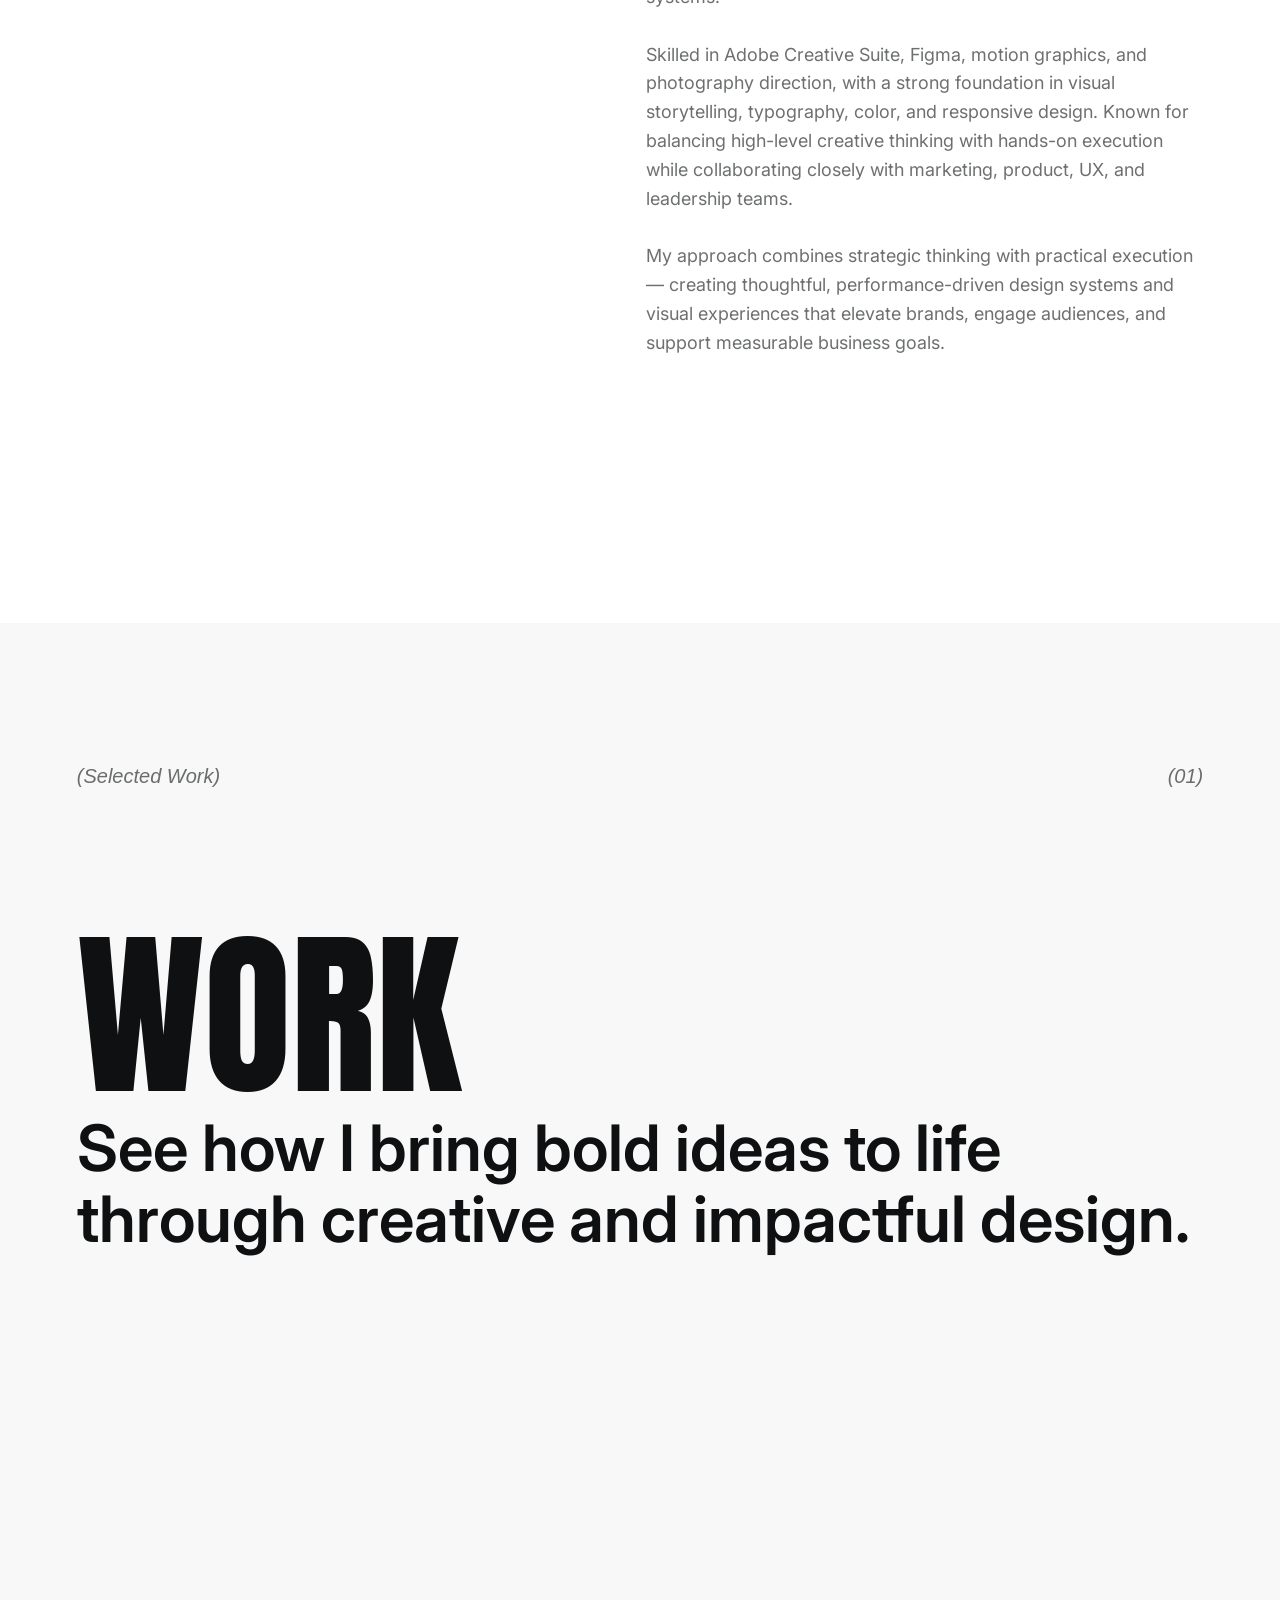
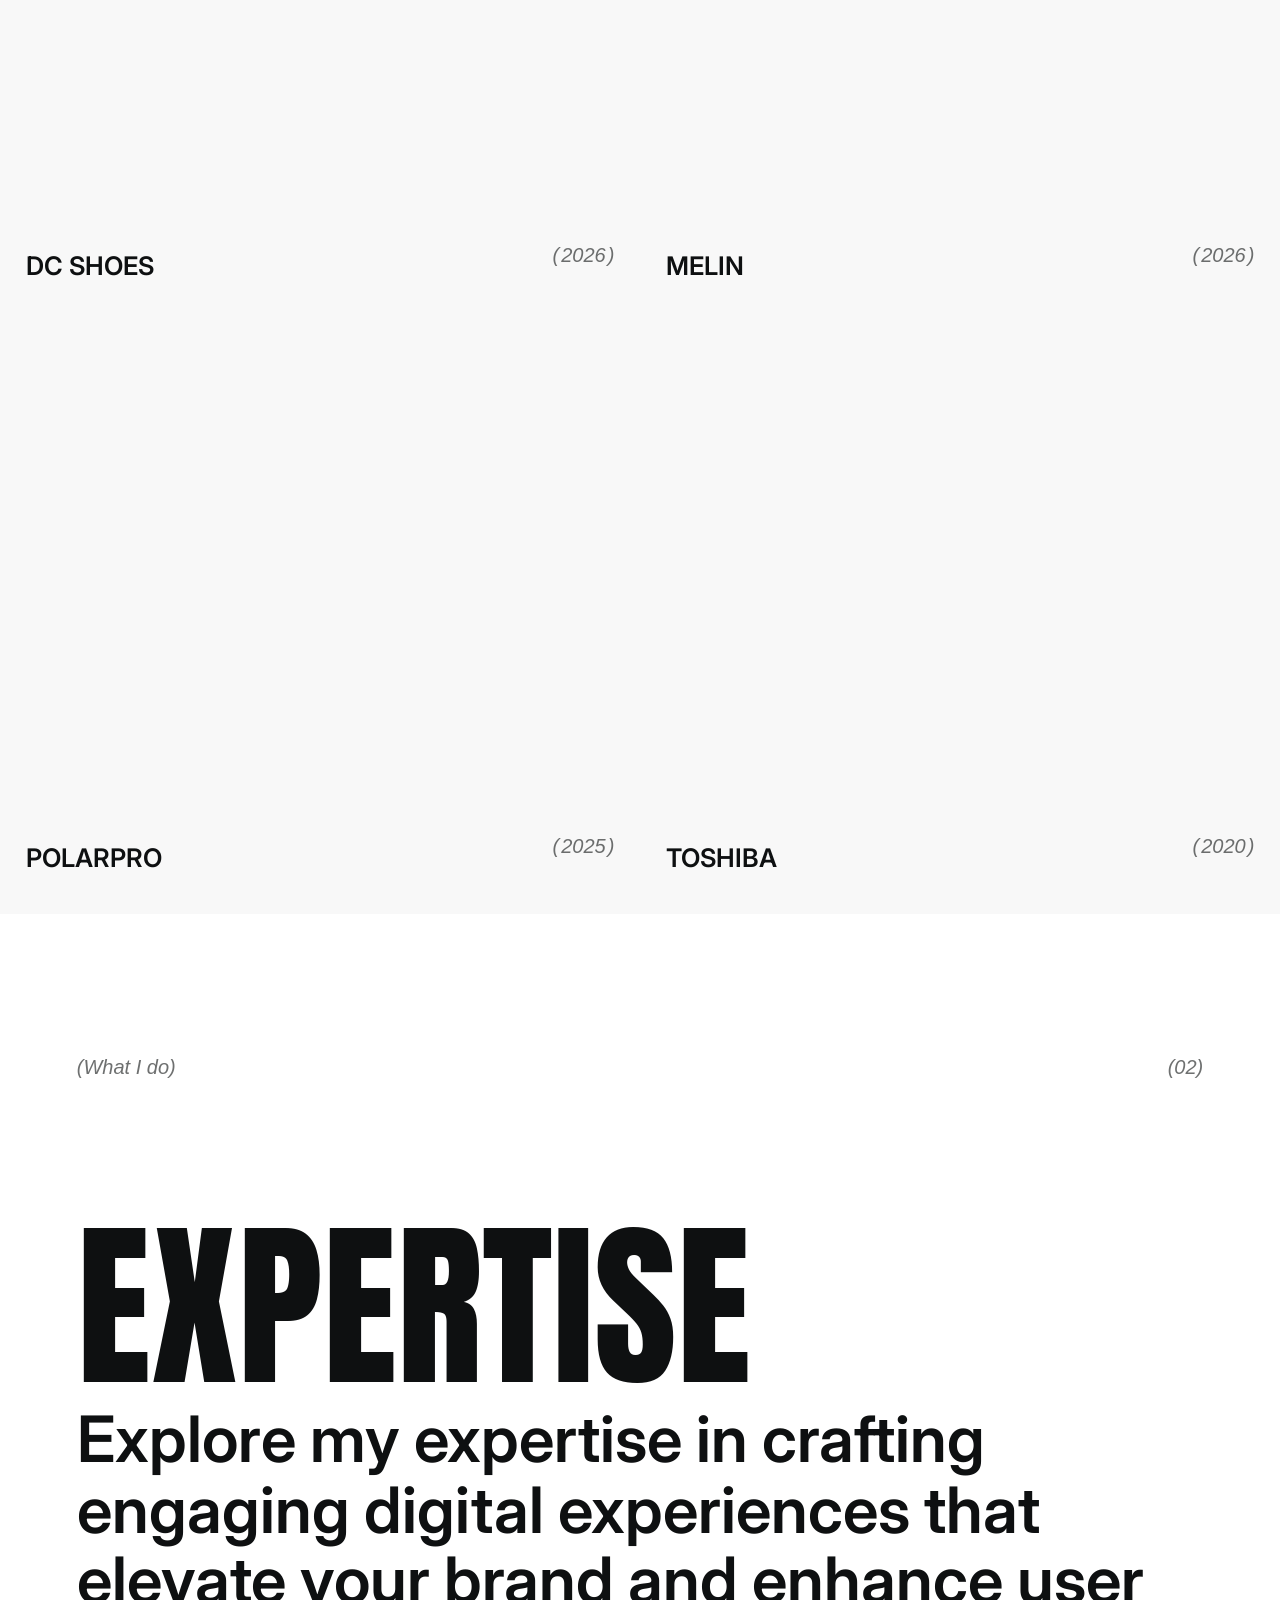
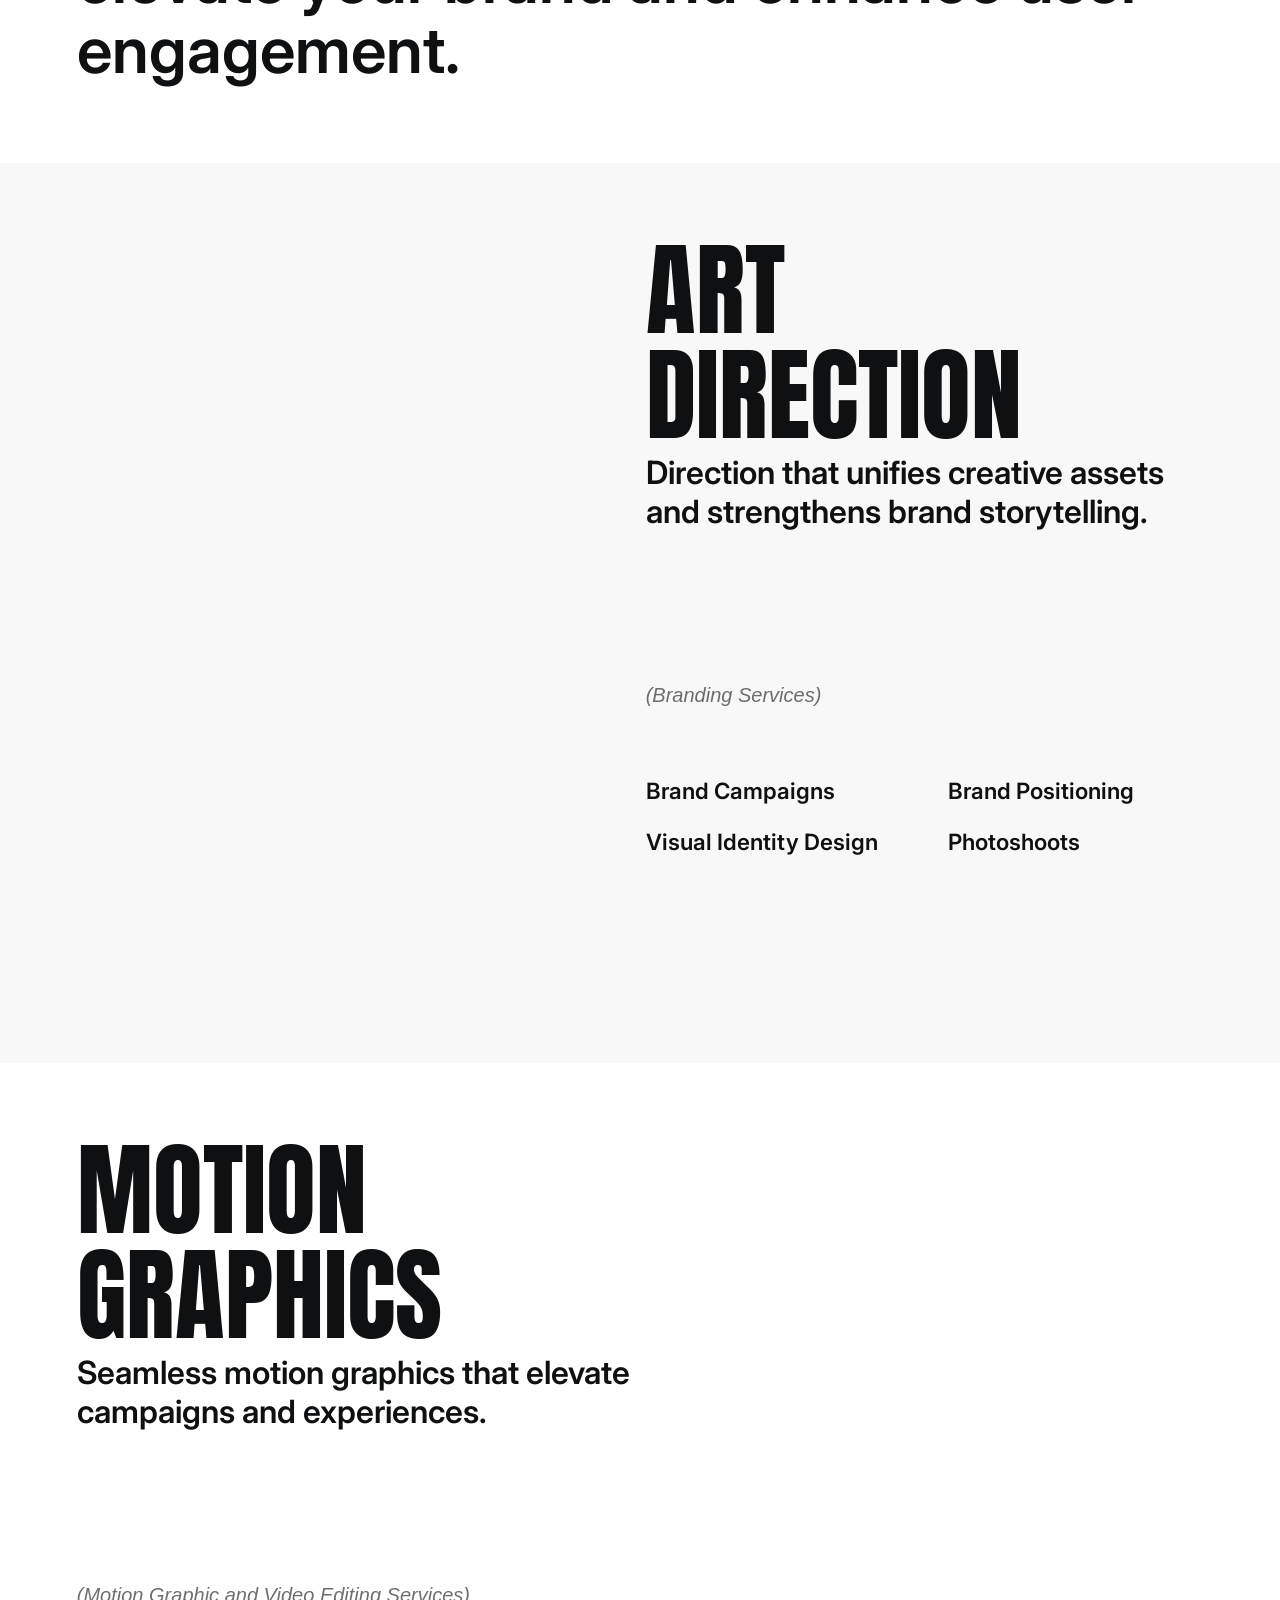
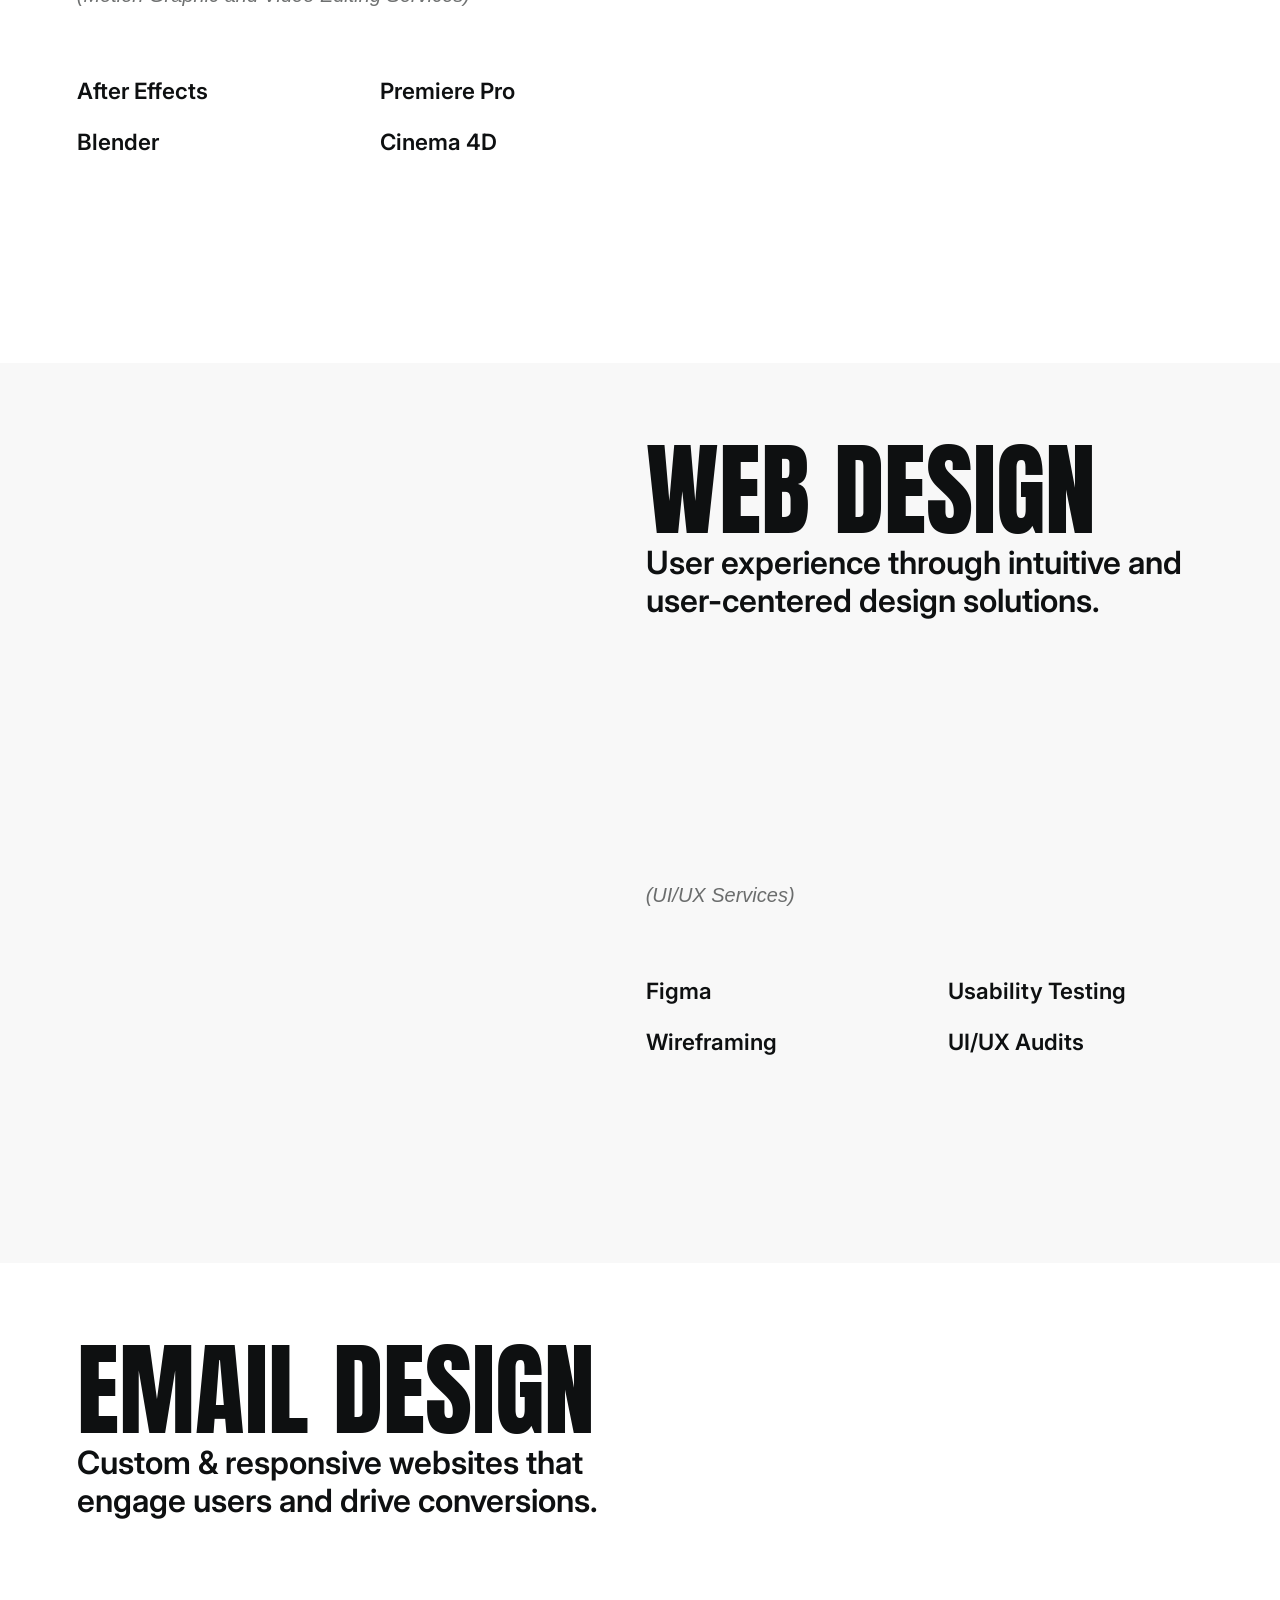
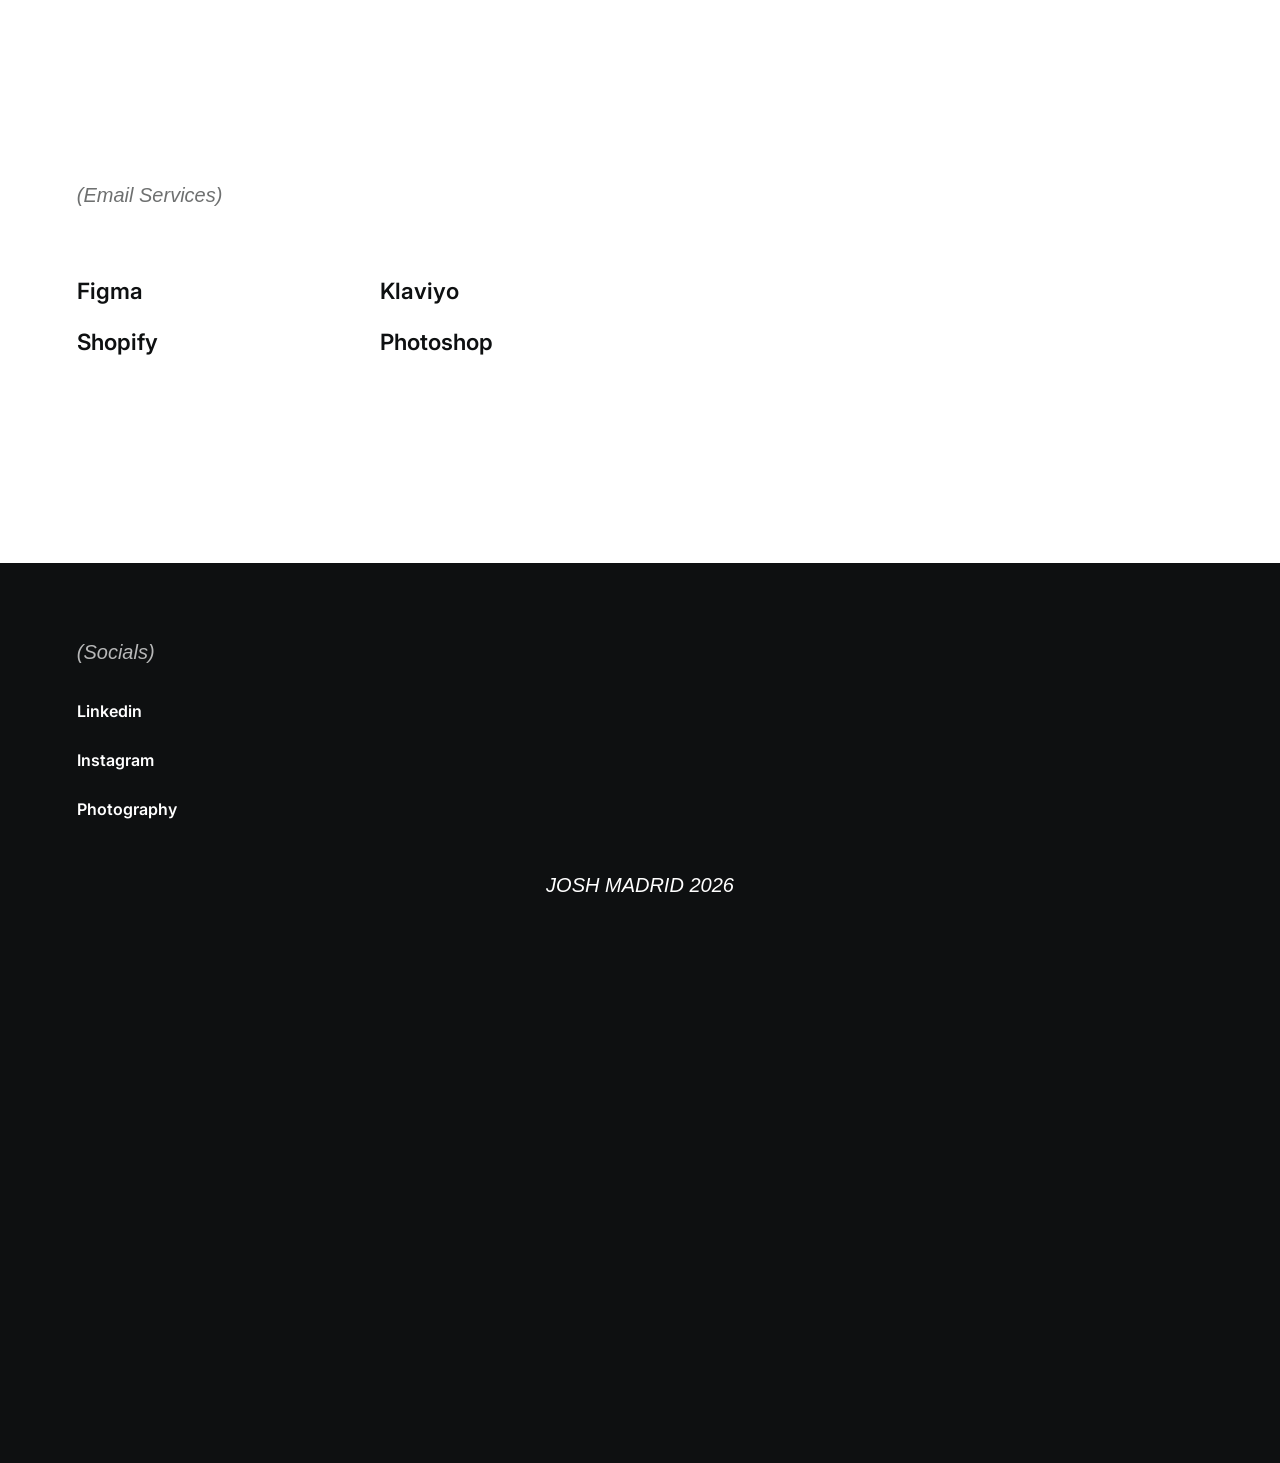
==== commit 8a81ec19: "Update index.html" ====
--- a/index.html
+++ b/index.html
@@ -81,6 +81,6 @@
 
 </main>
 <footer class="footer"><div class="footer-bottom"><div class="footer-nav"><div class="footer-column"><div class="text-meta text-color-muted-inverse">(Socials)</div><div class="nav center-phone-landscape"><a href="https://www.linkedin.com/in/jmadridart/" target="_blank" rel="noopener" class="nav-item inverse w-inline-block"><div class="nav-item-text">Linkedin</div><div class="nav-item-line inverse"></div></a><a href="https://www.instagram.com/jmadridart/" target="_blank" rel="noopener" class="nav-item inverse w-inline-block"><div class="nav-item-text">Instagram</div><div class="nav-item-line inverse"></div></a><a href="https://jmadridphoto.mypixieset.com/" target="_blank" rel="noopener" class="nav-item inverse w-inline-block"><div class="nav-item-text">Photography</div><div class="nav-item-line inverse"></div></a></div></div></div><div class="footer-bottom-grid"><div class="text-meta">JOSH MADRID 2026</div></div></div></footer>
-<div class="toggle-color"><div class="toggle-color-dot"></div></div>
+
 <div class="pageloader"><div class="overflow-hidden"><div class="pageloader-heading">JOSH MADRID PORTFOLIO</div></div></div>
 </div><script src="js/main.js"></script></body></html>
--- a/css/webflow.css
+++ b/css/webflow.css
@@ -92,12 +92,12 @@
 
 /* MARGINS */
 .margin-bottom { margin-top: 0; margin-left: 0; margin-right: 0; }
-.margin-large { margin: 3rem; }
-.margin-medium { margin: 2rem; }
-.margin-small { margin: 1rem; }
-.margin-tiny { margin: .125rem; }
-.margin-xsmall { margin: .5rem; }
-.margin-xxsmall { margin: .25rem; }
+.margin-large { margin-bottom: 3rem; margin-top: 0; margin-left: 0; margin-right: 0; }
+.margin-medium { margin-bottom: 2rem; margin-top: 0; margin-left: 0; margin-right: 0; }
+.margin-small { margin-bottom: 1rem; margin-top: 0; margin-left: 0; margin-right: 0; }
+.margin-tiny { margin-bottom: .125rem; margin-top: 0; margin-left: 0; margin-right: 0; }
+.margin-xsmall { margin-bottom: .5rem; margin-top: 0; margin-left: 0; margin-right: 0; }
+.margin-xxsmall { margin-bottom: .25rem; margin-top: 0; margin-left: 0; margin-right: 0; }
 .margin-xhuge { margin-bottom: 8rem; margin-top: 0; margin-left: 0; margin-right: 0; }
 
 /* HEADER - large (show-tablet wrapper) */
@@ -123,6 +123,10 @@
 .navbar-small-right { display: flex; align-items: center; justify-content: space-between; padding-left: 6vw; gap: 1rem; }
 .navbar-small-menu { display: flex; align-items: center; gap: 1.5rem; }
 
+
+.header-small .navbar-logo-image { filter: invert(0); }
+.header-small.light-bg .navbar-logo-image { filter: invert(1); }
+
 /* BUTTON TEXT (Contact) */
 .button-text { font-family: var(--button-text--font-family); color: var(--button-text-default--text-color); font-size: var(--button-text--font-size); font-weight: 600; line-height: 120%; text-decoration: none; display: inline-block; position: relative; }
 .button-text-inner { display: flex; align-items: center; gap: 8px; overflow: hidden; }
@@ -130,7 +134,7 @@
 .button-text:hover .button-text-line { transform: scaleX(1); }
 
 /* MOBILE TOGGLE */
-.mobile-menu-toggle { cursor: pointer; display: none; flex-flow: column; justify-content: center; align-items: center; width: 30px; height: 30px; }
+.mobile-menu-toggle { cursor: pointer; display: flex; flex-flow: column; justify-content: center; align-items: center; width: 30px; height: 30px; }
 .mobile-menu-toggle-inner { cursor: pointer; width: 100%; height: 10px; display: block; position: relative; }
 .menu-toggle-line { width: 100%; height: var(--global--border-width); background-color: var(--global-colors--text-default); position: absolute; }
 .menu-toggle-line.top { top: 0; }
@@ -159,7 +163,7 @@
 .home-hero-image { object-fit: cover; width: 100%; height: 100vh; position: sticky; top: 0; }
 .home-hero-right { display: flex; flex-flow: column; }
 .home-hero-right-top { display: flex; flex-flow: column; justify-content: space-between; height: 100vh; padding: 10vw 6vw 4vw; }
-.home-hero-right-bottom { display: flex; flex-flow: column; justify-content: space-between; padding: 6vw 6vw 8vw; }
+.home-hero-right-bottom { display: flex; flex-flow: column; justify-content: space-between; padding: 6vw 6vw 8vw; align-items: flex-start; }
 
 /* HOME PROJECTS */
 .section-home-projects { background-color: var(--global-colors--background-muted); position: relative; }
@@ -228,7 +232,7 @@
   box-sizing: border-box;
   width: 100%;
   height: 0;
-  padding-top: 56.25%; /* 16:9 */
+  padding-top: 80%; /* 5:4 */
   position: relative;
   overflow: hidden;
   display: block;
@@ -237,7 +241,7 @@
 .background-video-3 {
   width: 100%;
   height: 0;
-  padding-top: 177.78%; /* 9:16 portrait */
+  padding-top: 80%; /* 5:4 */
   position: relative;
   overflow: hidden;
   display: block;
@@ -271,7 +275,7 @@
 .background-video-2:hover .w-background-video--control,
 .background-video-3:hover .w-background-video--control { opacity: 1; }
 .w-background-video--control img { width: 16px; height: 16px; filter: invert(1); }
-.container-2 { width: 100%; padding: 0 6vw 6vw; }
+.container-2 { width: 100%; max-width: 1200px; margin: 0 auto; padding: 0 6vw 6vw; display: grid; grid-template-columns: 1fr 1fr 1fr; gap: 8px; align-items: start; }
 
 /* ABOUT PAGE */
 .section-studio-hero .studio-hero-top { padding: 12vw 6vw 4vw; }
@@ -316,7 +320,7 @@
 .nav-item:hover .nav-item-line { width: calc(100% - 4px); }
 
 /* TOGGLE */
-.toggle-color { z-index: 999; background-color: var(--global-colors--background-primary-muted); cursor: pointer; border-radius: 500px; display: flex; justify-content: flex-start; align-items: center; width: 70px; height: 40px; padding: 10px; position: fixed; bottom: 2rem; left: 2rem; }
+.toggle-color { display: none; z-index: 999; background-color: background-color: var(--global-colors--background-primary-muted); cursor: pointer; border-radius: 500px; display: flex; justify-content: flex-start; align-items: center; width: 70px; height: 40px; padding: 10px; position: fixed; bottom: 2rem; left: 2rem; }
 .toggle-color-dot { background-color: var(--global-colors--background-default); border-radius: 50%; width: 20px; height: 20px; }
 .dark-mode { display: none; }
 
@@ -324,11 +328,11 @@
 .show-tablet .light-mode { display: block; }
 .show-tablet .dark-mode { display: none; }
 /* header-small is absolute over dark image: white logo */
-.header-small .light-mode { display: none; }
-.header-small .dark-mode { display: block; }
+.header-small .light-mode { display: block; }
+.header-small .dark-mode { display: none; }
 
 /* Bio paragraph flush left */
-.home-hero-right-bottom p { padding-left: 0 !important; }
+.home-hero-right-bottom p { padding-left: 0 !important; margin-left: 0 !important; }
 .home-hero-right-top .heading-alt-h2 { padding-left: 0; }
 
 /* ===== RESPONSIVE ===== */
@@ -422,6 +426,7 @@
   .service-item-content { padding: 3rem 2.5rem; }
   .container-2 { padding: 0 2.5rem 3rem; }
 }
+.navbar-small-right .mobile-menu-toggle { display: flex !important; }
 
 @media screen and (max-width: 479px) {
   .navbar-small { padding: 1rem 2rem; }
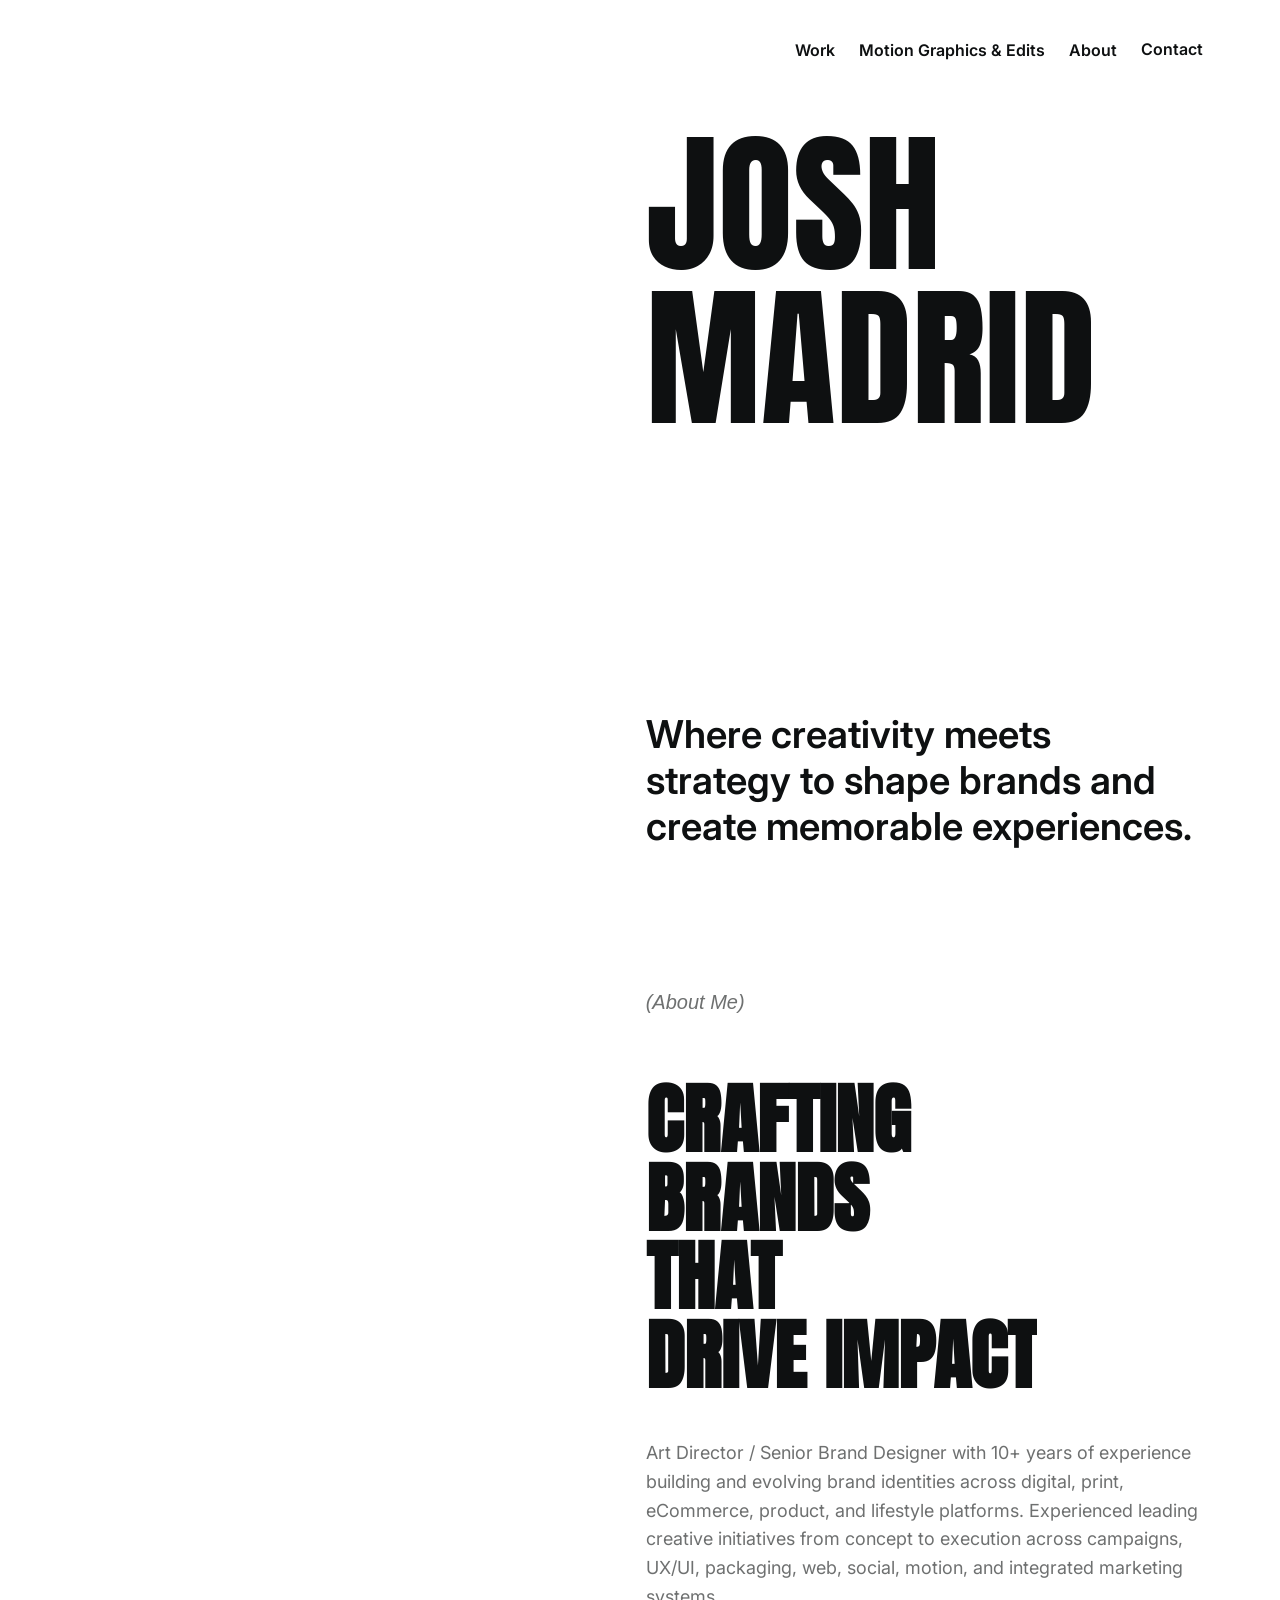
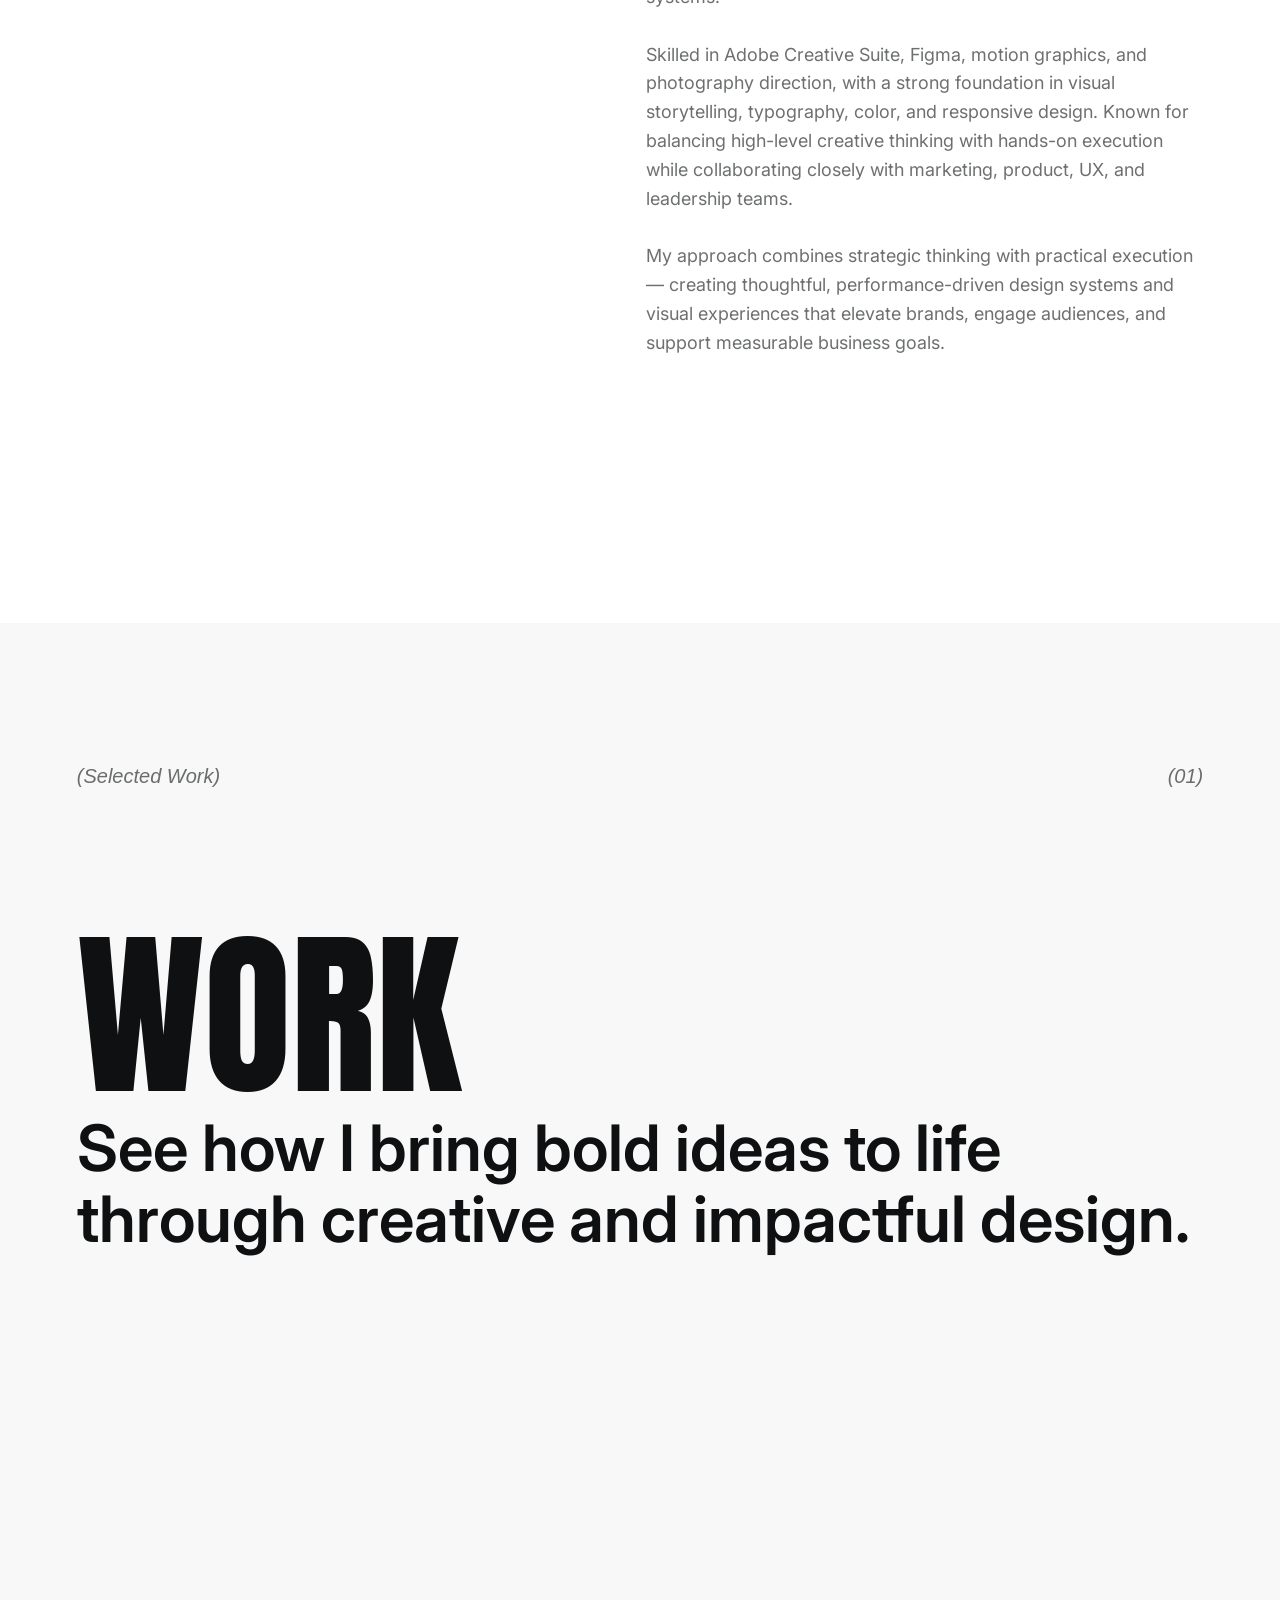
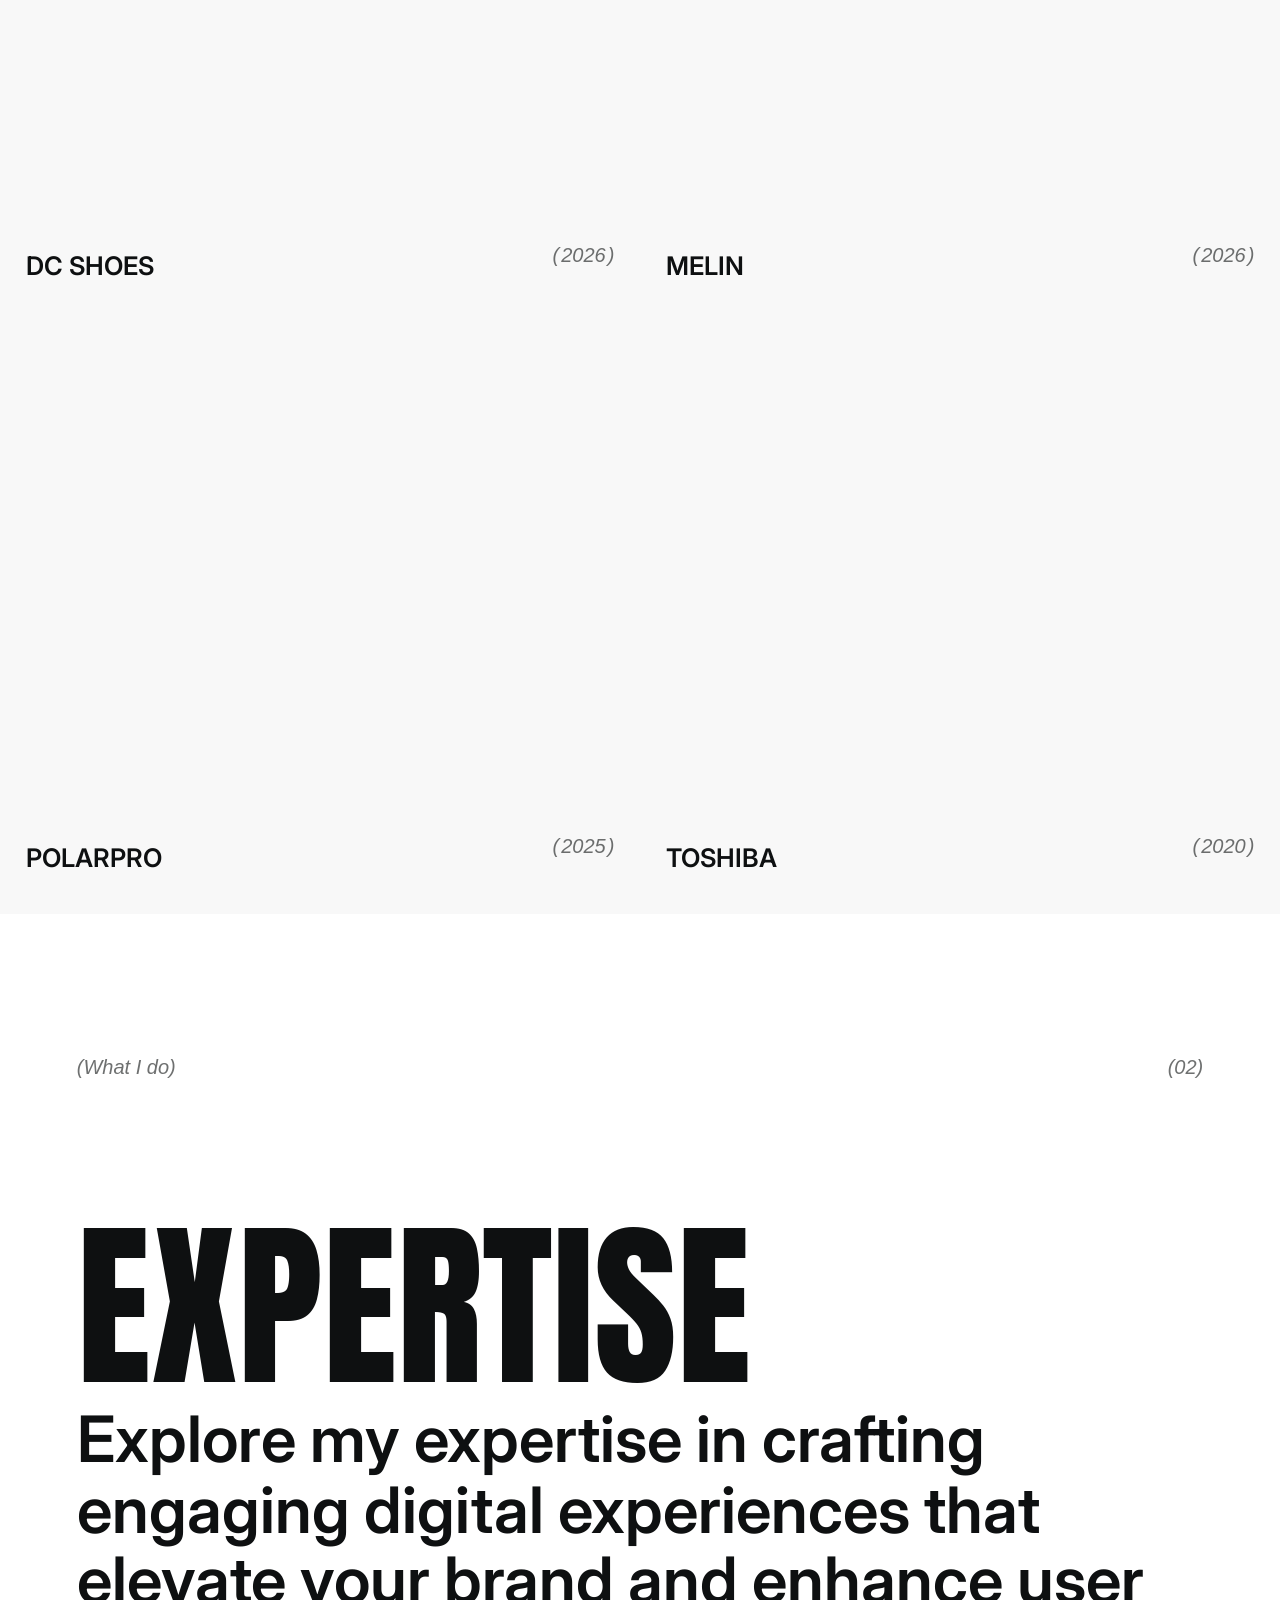
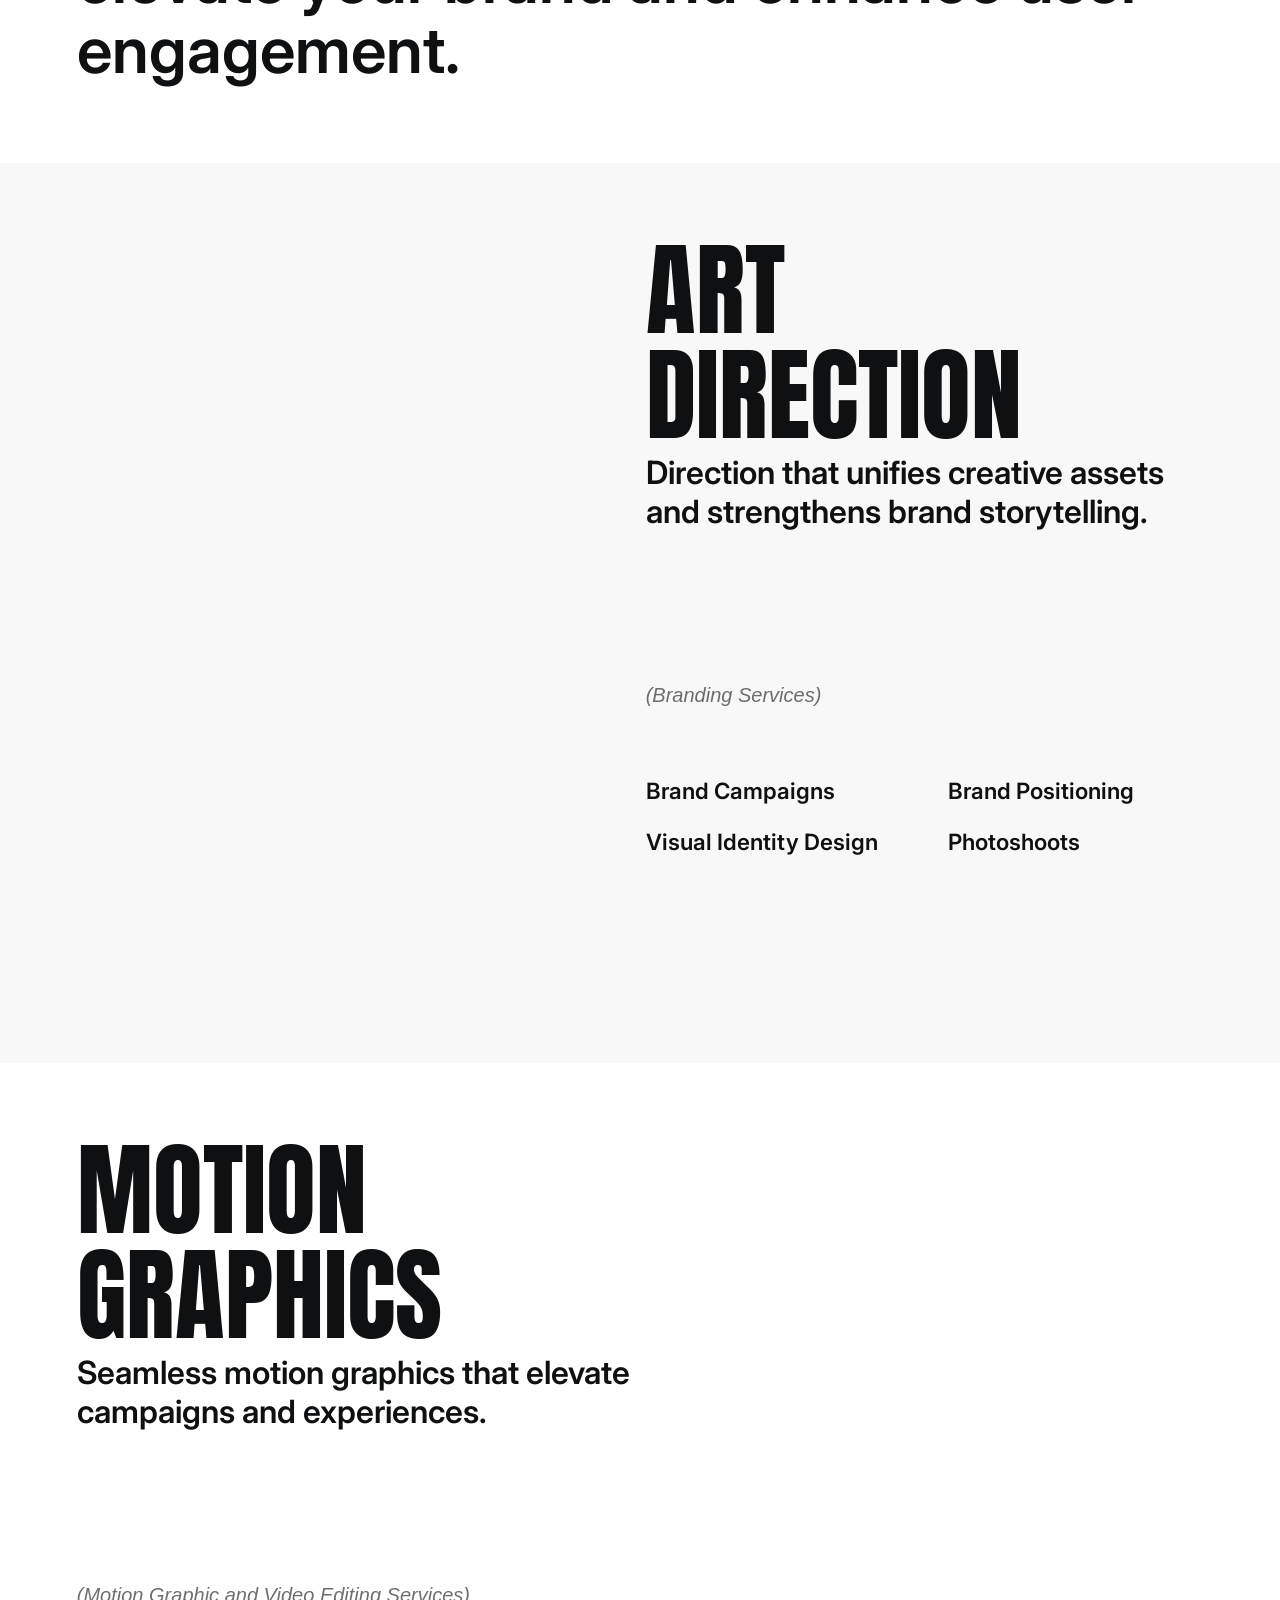
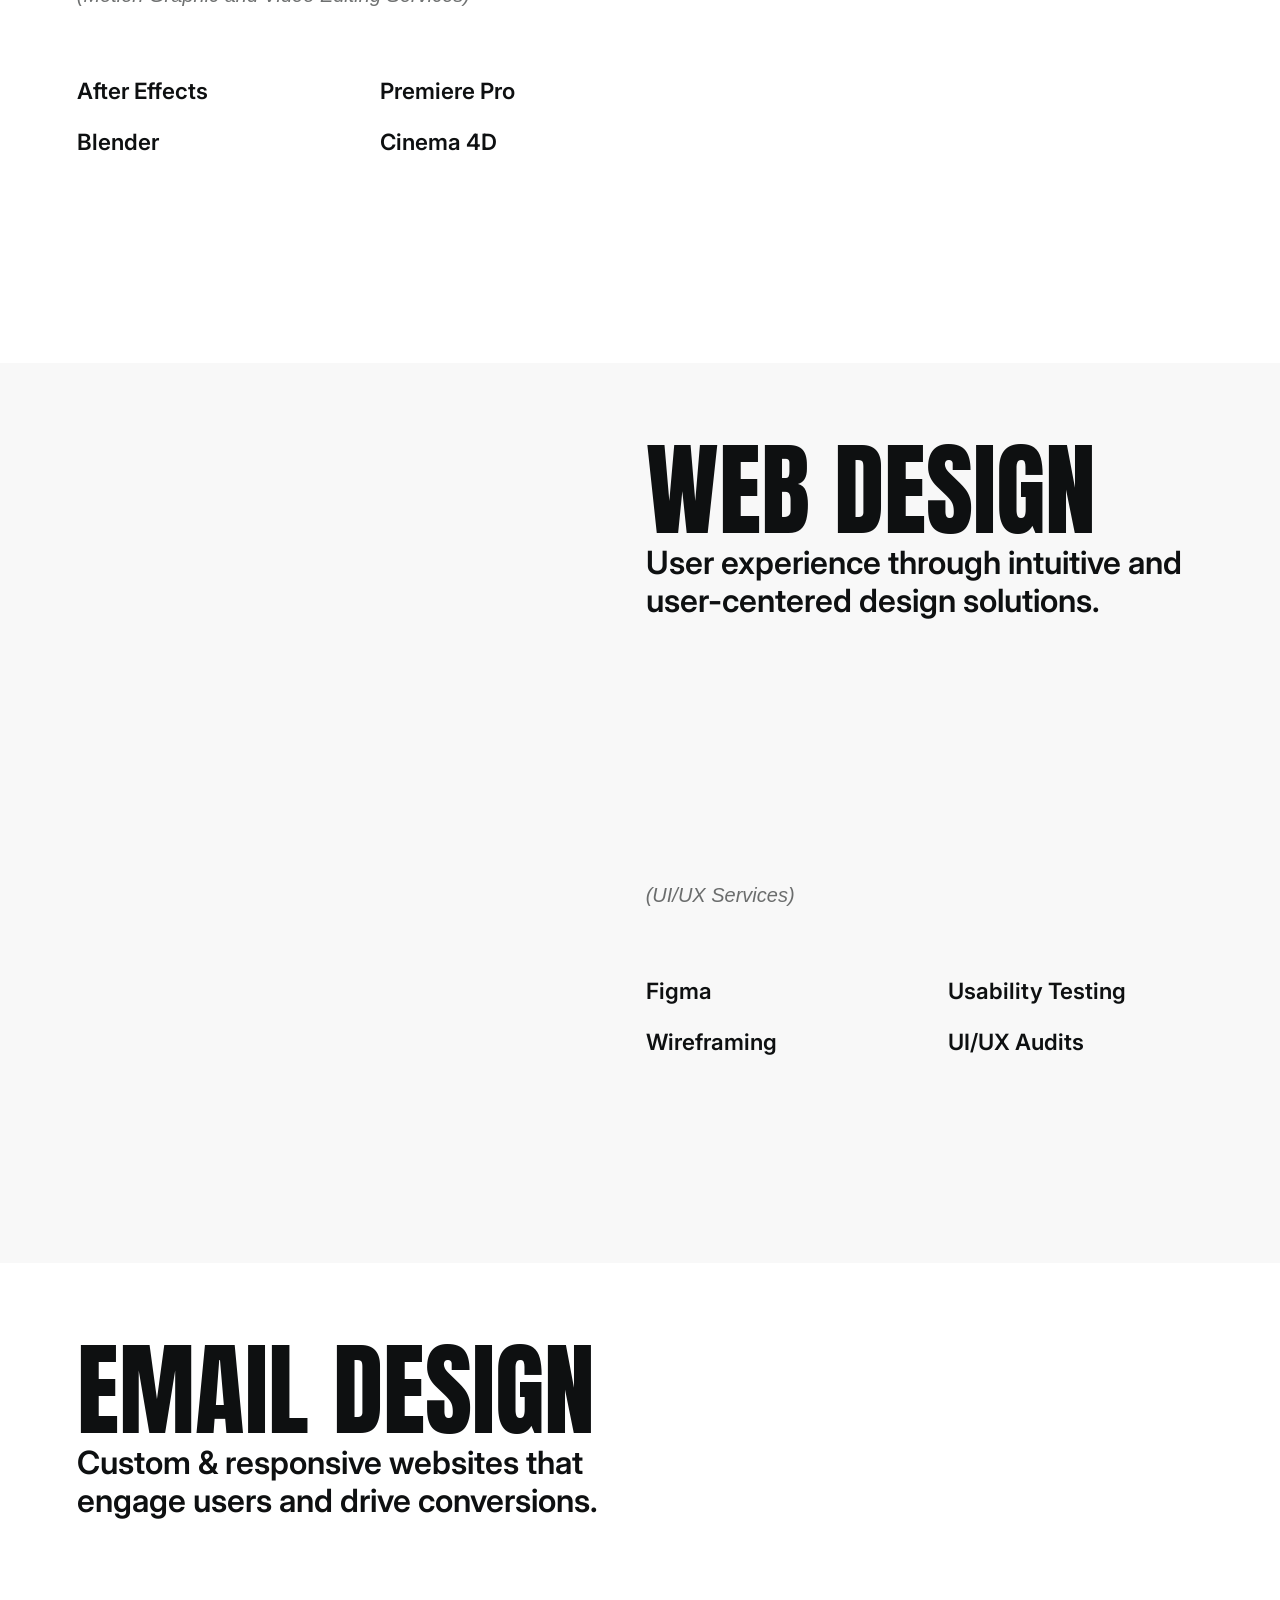
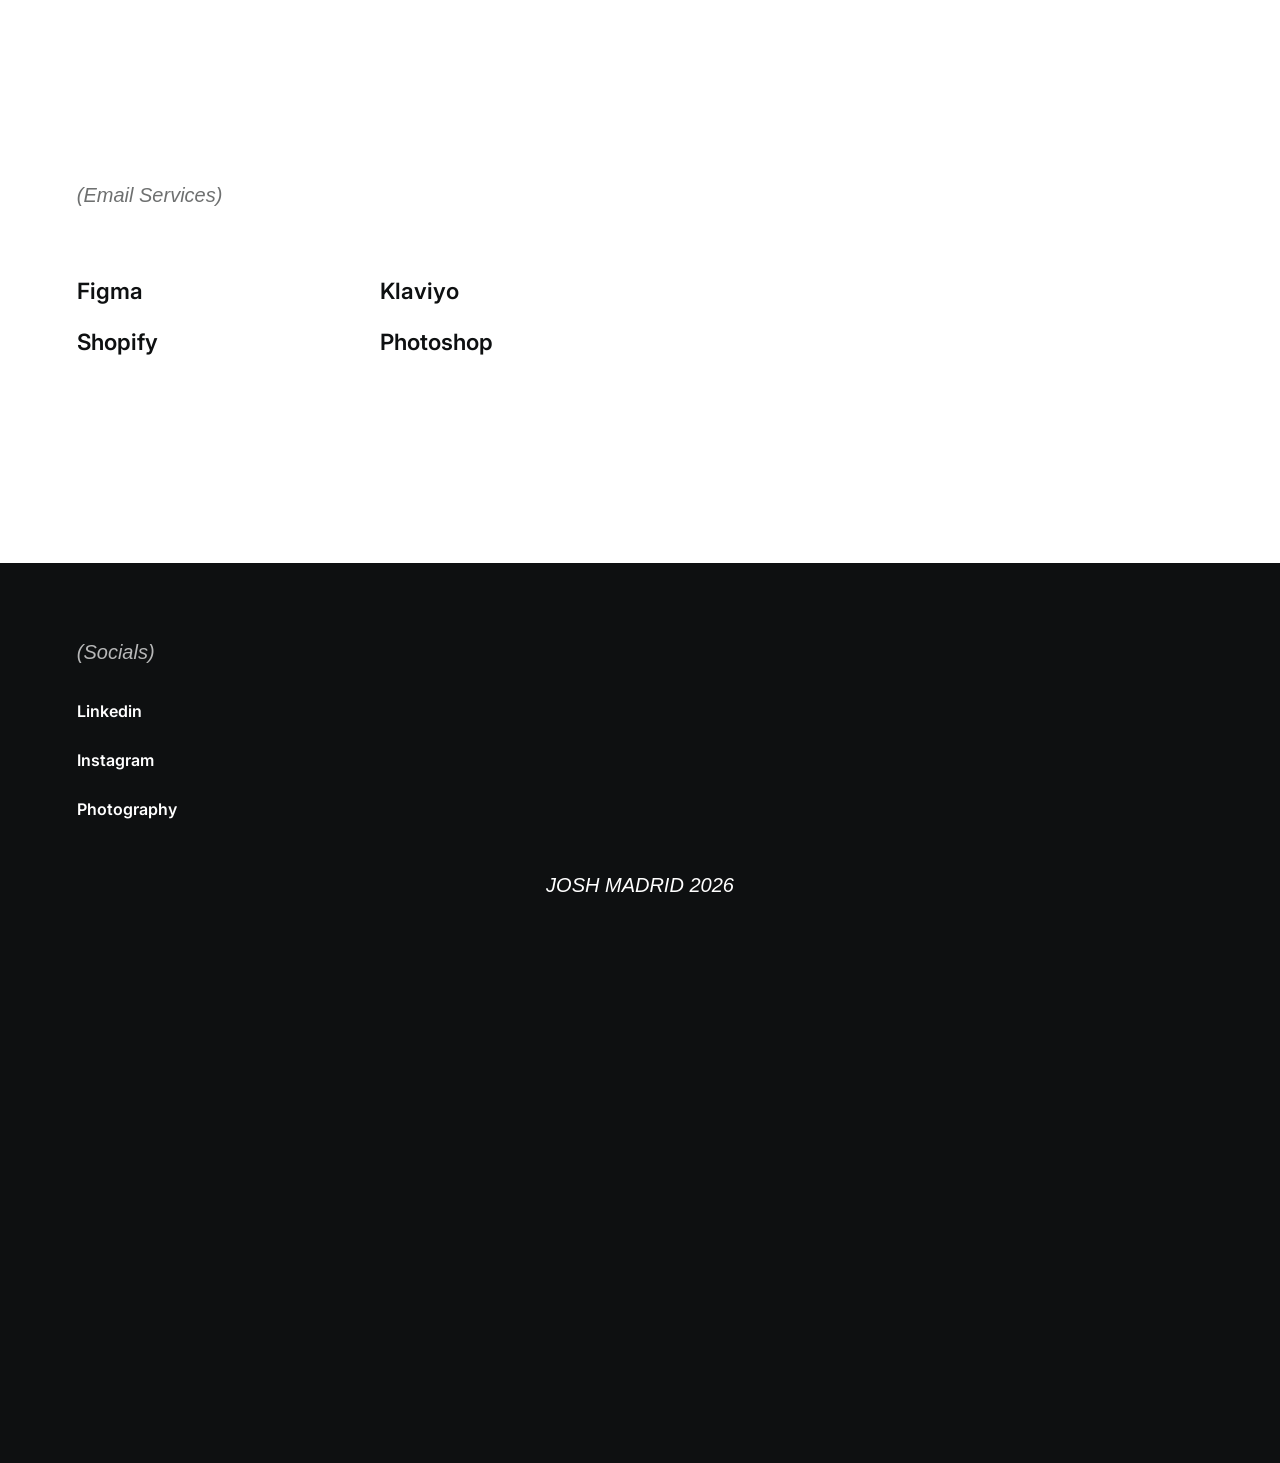
==== commit cff3a340: "fix dc-shoes broken nav" ====
--- a/index.html
+++ b/index.html
@@ -6,7 +6,7 @@
 <div class="show-tablet"><header class="header"><header class="navbar"><div class="navbar-left"><a href="index.html" class="navbar-logo w-inline-block"><div class="light-mode"><img src="https://cdn.prod.website-files.com/68599ae5116bfda9c17727ac/6859c3fbfdb1374e108ee250_Frame%202.svg" loading="eager" alt="" height="Auto" class="navbar-logo-image"></div><div class="dark-mode"><img src="https://cdn.prod.website-files.com/68599ae5116bfda9c17727ac/6859c37a82b3db989e45ff12_Frame%201.svg" loading="eager" alt="" height="Auto" class="navbar-logo-image"></div></a></div><nav class="navbar-menu"><a href="work/index.html" class="navbar-menu-item w-inline-block"><div class="navbar-menu-item-text">Work</div><div class="navbar-item-line"></div></a><a href="motion-graphics/index.html" class="navbar-menu-item w-inline-block"><div class="navbar-menu-item-text">Motion Graphics &amp; Edits</div><div class="navbar-item-line"></div></a><a href="about/index.html" class="navbar-menu-item w-inline-block"><div class="navbar-menu-item-text">About</div><div class="navbar-item-line"></div></a></nav><div class="navbar-right"><a href="contact/index.html" class="button-text w-inline-block"><div class="button-text-inner"><div class="button-text-text">Contact</div><div class="button-text-line"></div></div></a><a href="#" class="mobile-menu-toggle w-inline-block"><div class="mobile-menu-toggle-inner"><div class="menu-toggle-line top"></div><div class="menu-toggle-line bottom"></div></div></a></div></header></header></div>
 
 <!-- SMALL HEADER -->
-<header class="header-small"><header class="navbar-small"><div class="navbar-small-left"><a href="index.html" class="navbar-logo w-inline-block"><img loading="eager" alt="" src="https://cdn.prod.website-files.com/68599ae5116bfda9c17727ac/6859c37a82b3db989e45ff12_Frame%201.svg" class="navbar-logo-image"></a></div><div class="navbar-small-right"><nav class="navbar-small-menu"><a href="work/index.html" class="navbar-menu-item w-inline-block"><div class="navbar-menu-item-text">Work</div><div class="navbar-item-line"></div></a><a href="motion-graphics/index.html" class="navbar-menu-item w-inline-block"><div class="navbar-menu-item-text">Motion Graphics &amp; Edits</div><div class="navbar-item-line"></div></a><a href="about/index.html" class="navbar-menu-item w-inline-block"><div class="navbar-menu-item-text">About</div><div class="navbar-item-line"></div></a></nav><a href="contact/index.html" class="button-text w-inline-block"><div class="button-text-inner"><div class="button-text-text">Contact</div><div class="button-text-line"></div></div></a></div></header></header>
+<header class="header-small"><header class="navbar-small"><div class="navbar-small-left"><a href="index.html" class="navbar-logo w-inline-block"><img loading="eager" alt="" src="https://cdn.prod.website-files.com/68599ae5116bfda9c17727ac/6859c3fbfdb1374e108ee250_Frame%202.svg" class="navbar-logo-image"></a></div><div class="navbar-small-right"><nav class="navbar-small-menu"><a href="work/index.html" class="navbar-menu-item w-inline-block"><div class="navbar-menu-item-text">Work</div><div class="navbar-item-line"></div></a><a href="motion-graphics/index.html" class="navbar-menu-item w-inline-block"><div class="navbar-menu-item-text">Motion Graphics &amp; Edits</div><div class="navbar-item-line"></div></a><a href="about/index.html" class="navbar-menu-item w-inline-block"><div class="navbar-menu-item-text">About</div><div class="navbar-item-line"></div></a></nav><a href="contact/index.html" class="button-text w-inline-block"><div class="button-text-inner"><div class="button-text-text">Contact</div><div class="button-text-line"></div></div></a><a href="#" class="mobile-menu-toggle w-inline-block"><div class="mobile-menu-toggle-inner"><div class="menu-toggle-line top"></div><div class="menu-toggle-line bottom"></div></div></a></div></header></header>
 
 <!-- MOBILE MENU -->
 <div class="mobile-menu" id="mobile-menu"><div class="mobile-menu-wrapper"><nav class="mobile-menu-nav"><a href="work/index.html" class="mobile-menu-nav-item w-inline-block"><div class="menu-nav-item-text">Work</div></a><a href="motion-graphics/index.html" class="mobile-menu-nav-item w-inline-block"><div class="menu-nav-item-text">Motion Graphics</div></a><a href="about/index.html" class="mobile-menu-nav-item w-inline-block"><div class="menu-nav-item-text">About</div></a><a href="contact/index.html" class="mobile-menu-nav-item w-inline-block"><div class="menu-nav-item-text">Contact</div></a></nav></div><button id="mobile-close" style="position:absolute;top:28px;right:28px;background:none;border:none;cursor:pointer;"><svg xmlns="http://www.w3.org/2000/svg" width="24" height="24" viewBox="0 0 24 24" fill="none" stroke="currentColor" stroke-width="2"><line x1="18" y1="6" x2="6" y2="18"></line><line x1="6" y1="6" x2="18" y2="18"></line></svg></button></div>
--- a/css/webflow.css
+++ b/css/webflow.css
@@ -13,7 +13,7 @@
   --global--body-font-family: Inter, sans-serif;
   --global--body-font-size: 18px;
   --global--border-width: 2px;
-  --global-colors--body-background: #0e1011;
+  --global-colors--body-background: #ffffff;
   --global-colors--background-default: white;
   --global-colors--background-muted: #f8f8f8;
   --global-colors--background-muted-2: #eee;
@@ -120,12 +120,12 @@
 .header-small { z-index: 101; position: absolute; inset: 0% 0% auto; }
 .navbar-small { z-index: 2; display: grid; grid-template-columns: .8fr 1fr; align-items: center; justify-content: space-between; padding: 2rem 6vw 1.5rem 4vw; gap: 0; }
 .navbar-small-left { display: flex; align-items: center; gap: 3rem; position: relative; }
-.navbar-small-right { display: flex; align-items: center; justify-content: space-between; padding-left: 6vw; gap: 1rem; }
+.navbar-small-right { display: flex; align-items: center; justify-content: flex-end; padding-left: 0; gap: 1.5rem; }
 .navbar-small-menu { display: flex; align-items: center; gap: 1.5rem; }
 
 
-.header-small .navbar-logo-image { filter: invert(0); }
-.header-small.light-bg .navbar-logo-image { filter: invert(1); }
+.header-small .navbar-logo-image { filter: invert(1); }
+.header-small.light-bg .navbar-logo-image { filter: invert(0); }
 
 /* BUTTON TEXT (Contact) */
 .button-text { font-family: var(--button-text--font-family); color: var(--button-text-default--text-color); font-size: var(--button-text--font-size); font-weight: 600; line-height: 120%; text-decoration: none; display: inline-block; position: relative; }
@@ -134,7 +134,7 @@
 .button-text:hover .button-text-line { transform: scaleX(1); }
 
 /* MOBILE TOGGLE */
-.mobile-menu-toggle { cursor: pointer; display: flex; flex-flow: column; justify-content: center; align-items: center; width: 30px; height: 30px; }
+.mobile-menu-toggle { cursor: pointer; display: none; flex-flow: column; justify-content: center; align-items: center; width: 30px; height: 30px; }
 .mobile-menu-toggle-inner { cursor: pointer; width: 100%; height: 10px; display: block; position: relative; }
 .menu-toggle-line { width: 100%; height: var(--global--border-width); background-color: var(--global-colors--text-default); position: absolute; }
 .menu-toggle-line.top { top: 0; }
@@ -362,10 +362,11 @@
 }
 
 @media screen and (max-width: 991px) {
-  .show-tablet { display: block; }
-  .header { display: none; }
-  .header-small { display: block; }
+  .show-tablet { display: none; }
+  .header-small { display: block; position: fixed; background-color: var(--global-colors--background-default); }
+  .header-small .navbar-logo-image { filter: invert(0) !important; }
   .navbar-small-menu { display: none; }
+  .navbar-small-right .button-text { display: none; }
   .mobile-menu-toggle { display: flex; }
   .home-hero-grid { display: flex; flex-direction: column; }
   .home-hero-image { height: 75vw; position: static; }
@@ -426,7 +427,7 @@
   .service-item-content { padding: 3rem 2.5rem; }
   .container-2 { padding: 0 2.5rem 3rem; }
 }
-.navbar-small-right .mobile-menu-toggle { display: flex !important; }
+
 
 @media screen and (max-width: 479px) {
   .navbar-small { padding: 1rem 2rem; }
@@ -445,6 +446,6 @@
   .pageloader { padding: 1.5rem 2rem; }
   .project-gallery-grid { grid-template-columns: 1fr; padding: 0 2rem 2rem; }
   .studio-hero-top, .section-project-hero-top, .service-item-content { padding: 2rem; }
-  .container-2 { padding: 0 2rem 2rem; }
+  .container-2 { padding: 0 2rem 2rem; grid-template-columns: 1fr; }
   .project-hero-meta { gap: 1.5rem; flex-flow: column; display: flex; }
 }
